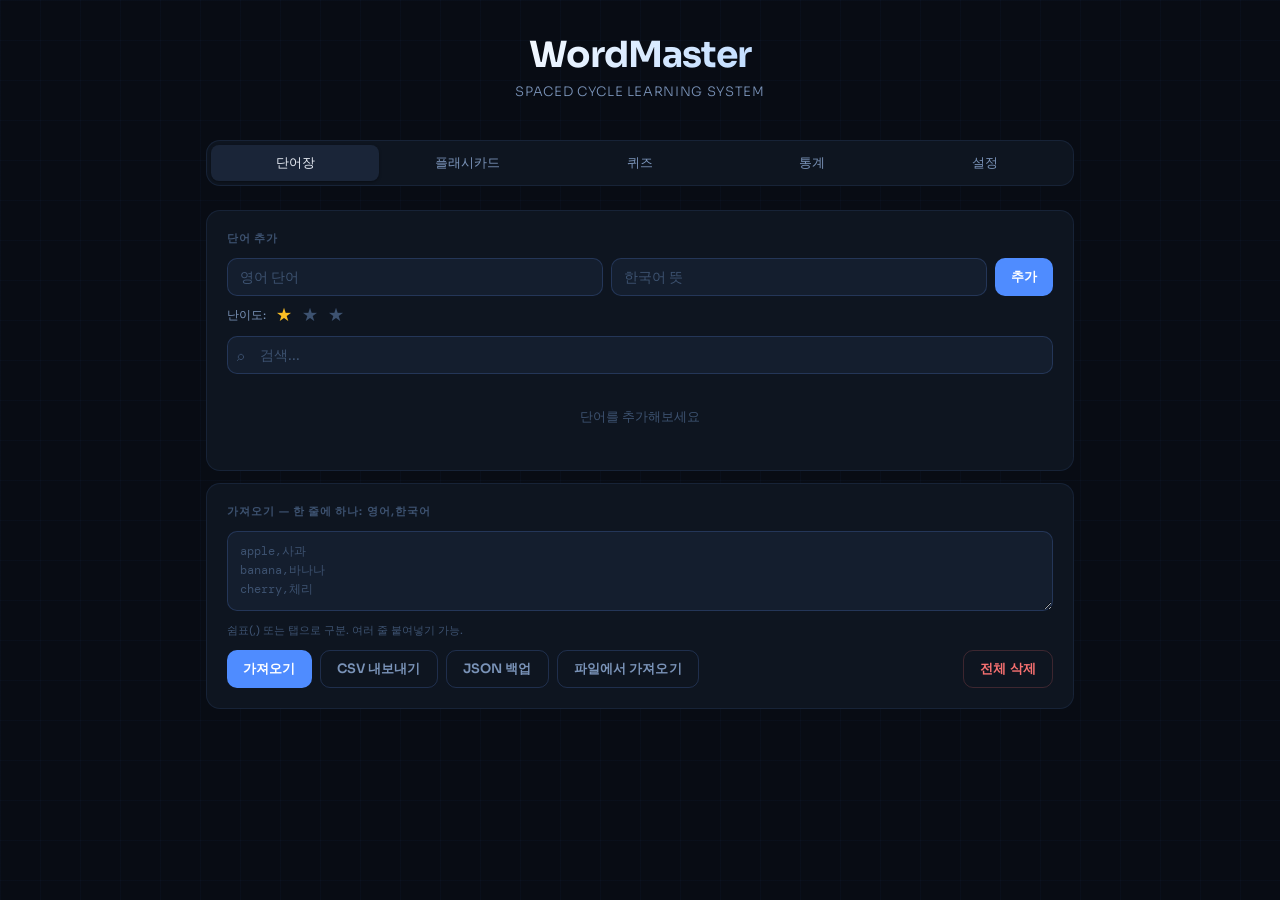
==== index.html @ bd7d63a5 "v1.1" ====
<!doctype html>
<html lang="ko">
<head>
<meta charset="UTF-8"/>
<meta name="viewport" content="width=device-width,initial-scale=1"/>
<title>WordMaster</title>
<link rel="preconnect" href="https://fonts.googleapis.com">
<link href="https://fonts.googleapis.com/css2?family=DM+Mono:wght@400;500&family=Sora:wght@300;400;500;600;700&display=swap" rel="stylesheet">
<style>
:root {
  --bg: #080c14;
  --surface: #0e1520;
  --surface2: #141e2e;
  --surface3: #1a2538;
  --border: rgba(99,152,255,0.1);
  --border2: rgba(99,152,255,0.2);
  --accent: #4f8cff;
  --accent2: #7eb8ff;
  --green: #34d399;
  --red: #f87171;
  --amber: #fbbf24;
  --text: #e8edf5;
  --text2: #7a93b8;
  --text3: #3d5270;
  --mono: 'DM Mono', monospace;
  --sans: 'Sora', sans-serif;
  --r: 10px;
  --r2: 14px;
}
*{box-sizing:border-box;margin:0;padding:0}
body{font-family:var(--sans);background:var(--bg);color:var(--text);min-height:100vh;overflow-x:hidden}
body::before{content:'';position:fixed;inset:0;background-image:linear-gradient(rgba(79,140,255,.03) 1px,transparent 1px),linear-gradient(90deg,rgba(79,140,255,.03) 1px,transparent 1px);background-size:40px 40px;pointer-events:none;z-index:0}
.app{max-width:900px;margin:0 auto;padding:2rem 1rem;position:relative;z-index:1}
.header{text-align:center;margin-bottom:2.5rem;animation:fadeUp .6s ease both}
.header h1{font-size:clamp(24px,4vw,36px);font-weight:700;letter-spacing:-.03em;background:linear-gradient(135deg,#fff 30%,var(--accent2));-webkit-background-clip:text;-webkit-text-fill-color:transparent}
.header p{color:var(--text2);font-size:13px;margin-top:6px;font-weight:300;letter-spacing:.05em;text-transform:uppercase}
.nav{display:flex;gap:4px;background:var(--surface);border:1px solid var(--border);border-radius:var(--r2);padding:4px;margin-bottom:1.5rem}
.nav-btn{flex:1;padding:9px 8px;border:none;background:none;color:var(--text2);font-family:var(--sans);font-size:13px;font-weight:500;border-radius:8px;cursor:pointer;transition:all .2s;white-space:nowrap}
.nav-btn.active{background:var(--surface3);color:var(--text);box-shadow:0 1px 3px rgba(0,0,0,.4)}
.nav-btn:hover:not(.active){color:var(--text)}
.panel{display:none;animation:fadeUp .3s ease both}
.panel.active{display:block}
.card{background:var(--surface);border:1px solid var(--border);border-radius:var(--r2);padding:1.25rem}
.card+.card{margin-top:12px}
.card-label{font-size:11px;font-weight:600;color:var(--text3);text-transform:uppercase;letter-spacing:.1em;margin-bottom:.75rem}
.grid2{display:grid;grid-template-columns:1fr 1fr;gap:12px}
.full{grid-column:1/-1}
input,textarea{width:100%;padding:9px 12px;border-radius:var(--r);border:1px solid var(--border2);background:var(--surface2);color:var(--text);font-family:var(--sans);font-size:14px;outline:none;transition:border-color .2s}
input:focus,textarea:focus{border-color:var(--accent)}
input::placeholder,textarea::placeholder{color:var(--text3)}
.row{display:flex;gap:8px;margin-bottom:8px}
.row input{flex:1;min-width:0}
.btn{padding:9px 16px;border-radius:var(--r);border:none;background:var(--accent);color:#fff;font-family:var(--sans);font-size:13px;font-weight:600;cursor:pointer;transition:all .15s;white-space:nowrap;letter-spacing:.01em}
.btn:hover{background:#3a7aee;transform:translateY(-1px)}
.btn:active{transform:translateY(0)}
.btn-ghost{background:none;border:1px solid var(--border2);color:var(--text2)}
.btn-ghost:hover{background:var(--surface2);color:var(--text)}
.btn-danger{background:none;border:1px solid rgba(248,113,113,.2);color:var(--red);font-size:12px;padding:4px 9px}
.btn-danger:hover{background:rgba(248,113,113,.1);transform:none}
.btn-icon{background:none;border:none;color:var(--text2);font-size:16px;cursor:pointer;padding:2px 4px;transition:color .15s}
.btn-icon:hover{color:var(--text)}
.word-list{max-height:220px;overflow-y:auto}
.word-list::-webkit-scrollbar{width:4px}
.word-list::-webkit-scrollbar-thumb{background:var(--surface3);border-radius:2px}
.word-item{display:flex;justify-content:space-between;align-items:center;padding:8px 6px;border-bottom:1px solid var(--border);font-size:13px;transition:background .15s}
.word-item:last-child{border-bottom:none}
.word-item:hover{background:var(--surface2)}
.word-en{font-weight:500;color:var(--text)}
.word-ko{color:var(--text2);margin-left:6px}
.w-actions{display:flex;gap:4px;align-items:center;flex-shrink:0}
.status-dot{font-size:10px;font-weight:600;font-family:var(--mono);padding:2px 7px;border-radius:4px;flex-shrink:0}
.dot-pending{background:rgba(251,191,36,.1);color:var(--amber)}
.dot-done{background:rgba(52,211,153,.1);color:var(--green)}
.dot-current{background:rgba(79,140,255,.15);color:var(--accent2)}
.flashcard-wrap{perspective:800px;margin:1rem 0}
.flashcard{width:100%;min-height:160px;border-radius:var(--r2);position:relative;transform-style:preserve-3d;transition:transform .5s cubic-bezier(.4,0,.2,1);cursor:pointer}
.flashcard.flipped{transform:rotateY(180deg)}
.fc-face{position:absolute;inset:0;display:flex;flex-direction:column;align-items:center;justify-content:center;border-radius:var(--r2);border:1px solid var(--border2);backface-visibility:hidden;-webkit-backface-visibility:hidden;padding:1.5rem}
.fc-front{background:linear-gradient(135deg,var(--surface2),var(--surface3))}
.fc-back{background:linear-gradient(135deg,#0d1e35,#122340);transform:rotateY(180deg)}
.fc-hint{font-size:11px;color:var(--text3);text-transform:uppercase;letter-spacing:.1em;margin-bottom:.5rem;font-family:var(--mono)}
.fc-word{font-size:clamp(22px,4vw,32px);font-weight:600;text-align:center;color:var(--text)}
.fc-meaning{font-size:18px;color:var(--accent2);text-align:center}
.fc-controls{display:flex;gap:8px;justify-content:center;margin-top:12px}
.tts-btn{display:inline-flex;align-items:center;gap:6px;padding:6px 12px;border-radius:var(--r);border:1px solid var(--border2);background:none;color:var(--text2);font-size:12px;cursor:pointer;transition:all .15s;font-family:var(--sans)}
.tts-btn:hover{background:var(--surface2);color:var(--text);border-color:var(--accent)}
.tts-btn svg{width:13px;height:13px;flex-shrink:0}
.cycle-bar{background:var(--surface2);border:1px solid var(--border);border-radius:var(--r);padding:10px 14px;margin-bottom:12px;display:flex;justify-content:space-between;align-items:center}
.cycle-info{font-size:13px;color:var(--text2)}
.cycle-info strong{color:var(--text)}
.cycle-tag{font-family:var(--mono);font-size:11px;color:var(--accent);background:rgba(79,140,255,.1);border:1px solid rgba(79,140,255,.2);padding:3px 8px;border-radius:4px}
.progress-track{height:3px;background:var(--surface3);border-radius:2px;margin-bottom:14px;overflow:hidden}
.progress-fill{height:100%;background:linear-gradient(90deg,var(--accent),var(--accent2));border-radius:2px;transition:width .4s ease}
.quiz-tabs{display:flex;gap:4px;margin-bottom:14px}
.qtab{flex:1;padding:7px 4px;font-size:11px;font-weight:600;text-align:center;border-radius:8px;border:1px solid var(--border);background:none;color:var(--text3);cursor:pointer;transition:all .15s;font-family:var(--sans);letter-spacing:.01em}
.qtab.active{background:var(--surface2);color:var(--accent2);border-color:rgba(79,140,255,.3)}
.quiz-card{background:linear-gradient(135deg,var(--surface2),var(--surface3));border:1px solid var(--border2);border-radius:var(--r2);padding:1.5rem;text-align:center;margin-bottom:14px;min-height:100px;display:flex;flex-direction:column;align-items:center;justify-content:center;gap:8px}
.quiz-label{font-size:11px;color:var(--text3);text-transform:uppercase;letter-spacing:.1em;font-family:var(--mono)}
.quiz-word{font-size:clamp(18px,3.5vw,26px);font-weight:600;color:var(--text)}
.mcq-grid{display:grid;grid-template-columns:1fr 1fr;gap:8px;margin-bottom:10px}
.mcq-btn{padding:11px 12px;border-radius:var(--r);border:1px solid var(--border2);background:var(--surface2);cursor:pointer;color:var(--text);font-size:13px;font-family:var(--sans);text-align:left;transition:all .15s;line-height:1.4}
.mcq-btn:hover{border-color:var(--accent);background:var(--surface3)}
.mcq-btn.correct{background:rgba(52,211,153,.1);color:var(--green);border-color:rgba(52,211,153,.4)}
.mcq-btn.wrong{background:rgba(248,113,113,.1);color:var(--red);border-color:rgba(248,113,113,.4)}
.text-input-row{display:flex;gap:8px}
.quiz-result{text-align:center;font-size:13px;font-weight:600;min-height:20px;font-family:var(--mono)}
.result-ok{color:var(--green)}
.result-ng{color:var(--red)}
.cycle-complete{text-align:center;padding:2rem 1rem;display:none}
.cc-emoji{font-size:48px;margin-bottom:12px;animation:bounce .6s ease}
.cc-title{font-size:20px;font-weight:700;margin-bottom:6px}
.cc-sub{color:var(--text2);font-size:13px;margin-bottom:1.5rem}
.cc-stats{display:flex;gap:16px;justify-content:center;margin-bottom:1.5rem}
.cc-stat{text-align:center}
.cc-stat-val{font-size:24px;font-weight:700;font-family:var(--mono)}
.cc-stat-label{font-size:11px;color:var(--text2);text-transform:uppercase;letter-spacing:.05em}
.stats-grid{display:grid;grid-template-columns:repeat(2,1fr);gap:10px;margin-bottom:12px}
.stat-card{background:var(--surface2);border:1px solid var(--border);border-radius:var(--r);padding:1rem;text-align:center}
.stat-val{font-size:26px;font-weight:700;font-family:var(--mono);margin-bottom:2px}
.stat-label{font-size:11px;color:var(--text2);text-transform:uppercase;letter-spacing:.08em}
.val-green{color:var(--green)}
.val-red{color:var(--red)}
.val-blue{color:var(--accent2)}
.val-amber{color:var(--amber)}
.history-list{max-height:180px;overflow-y:auto}
.history-item{display:flex;justify-content:space-between;align-items:center;padding:6px 4px;border-bottom:1px solid var(--border);font-size:12px;font-family:var(--mono)}
.history-item:last-child{border-bottom:none}
.h-ok{color:var(--green)}
.h-ng{color:var(--red)}
textarea{resize:vertical;min-height:80px;font-family:var(--mono);font-size:12px;line-height:1.6;padding:10px 12px}
.import-hint{font-size:11px;color:var(--text3);margin-top:6px;line-height:1.6}
.search-wrap{position:relative;margin-bottom:10px}
.search-wrap input{padding-left:32px}
.search-icon{position:absolute;left:10px;top:50%;transform:translateY(-50%);color:var(--text3);font-size:14px;pointer-events:none}
.diff-row{display:flex;gap:10px;align-items:center;flex-wrap:wrap;margin-bottom:10px}
.diff-row label{font-size:12px;color:var(--text2)}
.diff-star{cursor:pointer;font-size:16px;color:var(--text3);transition:color .15s}
.diff-star.on{color:var(--amber)}
.toast{position:fixed;bottom:24px;right:24px;background:var(--surface3);border:1px solid var(--border2);border-radius:var(--r);padding:10px 16px;font-size:13px;color:var(--text);z-index:9999;opacity:0;transform:translateY(10px);transition:all .25s;pointer-events:none}
.toast.show{opacity:1;transform:translateY(0)}
@keyframes fadeUp{from{opacity:0;transform:translateY(12px)}to{opacity:1;transform:translateY(0)}}
@keyframes bounce{0%,100%{transform:scale(1)}50%{transform:scale(1.2)}}
@media(max-width:600px){
  .grid2{grid-template-columns:1fr}.full{grid-column:1}
  .mcq-grid{grid-template-columns:1fr}
  .quiz-tabs{flex-wrap:wrap}.qtab{min-width:calc(50% - 4px);flex:none}
}
</style>
</head>
<body>
<div class="app">
  <div class="header">
    <h1>WordMaster</h1>
    <p>Spaced Cycle Learning System</p>
  </div>

  <nav class="nav">
    <button class="nav-btn active" onclick="showPanel('words',this)">단어장</button>
    <button class="nav-btn" onclick="showPanel('flash',this)">플래시카드</button>
    <button class="nav-btn" onclick="showPanel('quiz',this)">퀴즈</button>
    <button class="nav-btn" onclick="showPanel('stats',this)">통계</button>
    <button class="nav-btn" onclick="showPanel('settings',this)">설정</button>
  </nav>

  <!-- 단어장 -->
  <div id="panel-words" class="panel active">
    <div class="card">
      <div class="card-label">단어 추가</div>
      <div class="row">
        <input id="inEn" placeholder="영어 단어" onkeydown="if(event.key==='Enter')document.getElementById('inKo').focus()"/>
        <input id="inKo" placeholder="한국어 뜻" onkeydown="if(event.key==='Enter')addWord()"/>
        <button class="btn" onclick="addWord()">추가</button>
      </div>
      <div class="diff-row">
        <label>난이도:</label>
        <span class="diff-star on" onclick="setNewDiff(1)" id="ns1">★</span>
        <span class="diff-star" onclick="setNewDiff(2)" id="ns2">★</span>
        <span class="diff-star" onclick="setNewDiff(3)" id="ns3">★</span>
      </div>
      <div class="search-wrap">
        <span class="search-icon">⌕</span>
        <input id="search" placeholder="검색..." oninput="renderList()"/>
      </div>
      <div class="word-list" id="list">
        <div style="text-align:center;color:var(--text3);padding:1.5rem;font-size:13px">단어를 추가해보세요</div>
      </div>
    </div>
    <div class="card">
      <div class="card-label">가져오기 — 한 줄에 하나: 영어,한국어</div>
      <textarea id="importText" placeholder="apple,사과&#10;banana,바나나&#10;cherry,체리"></textarea>
      <div class="import-hint">쉼표(,) 또는 탭으로 구분. 여러 줄 붙여넣기 가능.</div>
      <div style="display:flex;gap:8px;margin-top:10px;flex-wrap:wrap">
        <button class="btn" onclick="importWords()">가져오기</button>
        <button class="btn btn-ghost" onclick="exportCSV()">CSV 내보내기</button>
        <button class="btn btn-ghost" onclick="exportJSON()">JSON 백업</button>
        <button class="btn btn-ghost" onclick="triggerImportFile()">파일에서 가져오기</button>
        <input type="file" id="fileInput" accept=".csv,.txt,.json" style="display:none" onchange="importFromFile(event)"/>
        <button class="btn btn-ghost" style="margin-left:auto;color:var(--red);border-color:rgba(248,113,113,.2)" onclick="clearAll()">전체 삭제</button>
      </div>
    </div>
  </div>

  <!-- 플래시카드 -->
  <div id="panel-flash" class="panel">
    <div class="card">
      <div class="card-label">플래시카드</div>
      <div class="diff-row" style="margin-bottom:14px">
        <label>필터:</label>
        <button class="btn btn-ghost" style="font-size:11px;padding:4px 10px;border-color:var(--accent);color:var(--accent2)" onclick="setFlashFilter(0)" id="ff0">전체</button>
        <button class="btn btn-ghost" style="font-size:11px;padding:4px 10px" onclick="setFlashFilter(1)" id="ff1">★</button>
        <button class="btn btn-ghost" style="font-size:11px;padding:4px 10px" onclick="setFlashFilter(2)" id="ff2">★★</button>
        <button class="btn btn-ghost" style="font-size:11px;padding:4px 10px" onclick="setFlashFilter(3)" id="ff3">★★★</button>
      </div>
      <div class="flashcard-wrap">
        <div class="flashcard" id="flashcard" onclick="flipCard()">
          <div class="fc-face fc-front">
            <div class="fc-hint">클릭하여 뒤집기</div>
            <div class="fc-word" id="fcWord">—</div>
            <div id="fcDiff" style="margin-top:8px"></div>
          </div>
          <div class="fc-face fc-back">
            <div class="fc-hint">뜻</div>
            <div class="fc-meaning" id="fcMeaning">—</div>
          </div>
        </div>
      </div>
      <div class="fc-controls">
        <button class="tts-btn" onclick="speakFlash()">
          <svg viewBox="0 0 24 24" fill="none" stroke="currentColor" stroke-width="2"><polygon points="11 5 6 9 2 9 2 15 6 15 11 19 11 5"/><path d="M19.07 4.93a10 10 0 0 1 0 14.14M15.54 8.46a5 5 0 0 1 0 7.07"/></svg>
          발음 듣기
        </button>
        <button class="tts-btn" onclick="nextFlash()">다음 →</button>
      </div>
      <div style="text-align:center;margin-top:8px;font-size:12px;color:var(--text3)" id="fcCounter"></div>
    </div>
  </div>

  <!-- 퀴즈 -->
  <div id="panel-quiz" class="panel">
    <div class="card">
      <div class="cycle-bar">
        <div class="cycle-info">남은 문제: <strong id="cycleRemain">0</strong> / <strong id="cycleTotal">0</strong></div>
        <div class="cycle-tag" id="cycleTag">CYCLE 1</div>
      </div>
      <div class="progress-track"><div class="progress-fill" id="progressFill" style="width:0%"></div></div>
      <div class="quiz-tabs">
        <button class="qtab active" id="qt0" onclick="setQMode(0)">영→한 단답</button>
        <button class="qtab" id="qt1" onclick="setQMode(1)">한→영 단답</button>
        <button class="qtab" id="qt2" onclick="setQMode(2)">영→한 객관식</button>
        <button class="qtab" id="qt3" onclick="setQMode(3)">한→영 객관식</button>
      </div>
      <div id="quizArea">
        <div class="quiz-card">
          <div class="quiz-label" id="quizLabel">ENGLISH</div>
          <div class="quiz-word" id="quizWord">—</div>
          <button class="tts-btn" id="quizTtsBtn" onclick="speakQuiz()" style="margin-top:4px">
            <svg viewBox="0 0 24 24" fill="none" stroke="currentColor" stroke-width="2" style="width:12px;height:12px"><polygon points="11 5 6 9 2 9 2 15 6 15 11 19 11 5"/><path d="M19.07 4.93a10 10 0 0 1 0 14.14"/></svg>
            듣기
          </button>
        </div>
        <div id="mcqArea" class="mcq-grid" style="display:none"></div>
        <div id="textArea">
          <div class="text-input-row">
            <input id="quizInput" placeholder="정답 입력 후 Enter" onkeydown="if(event.key==='Enter')checkText()"/>
            <button class="btn" onclick="checkText()">확인</button>
          </div>
        </div>
        <div class="quiz-result" id="quizResult" style="margin-top:10px"></div>
      </div>
      <div class="cycle-complete" id="cycleComplete">
        <div class="cc-emoji">🎉</div>
        <div class="cc-title" id="ccTitle">사이클 완료!</div>
        <div class="cc-sub" id="ccSub"></div>
        <div class="cc-stats">
          <div class="cc-stat"><div class="cc-stat-val val-green" id="ccCorrect">0</div><div class="cc-stat-label">정답</div></div>
          <div class="cc-stat"><div class="cc-stat-val val-red" id="ccWrong">0</div><div class="cc-stat-label">오답</div></div>
          <div class="cc-stat"><div class="cc-stat-val val-blue" id="ccAcc">—</div><div class="cc-stat-label">정답률</div></div>
        </div>
        <button class="btn" onclick="startNewCycle()">다음 사이클 시작 →</button>
      </div>
    </div>
  </div>

  <!-- 통계 -->
  <div id="panel-stats" class="panel">
    <div class="card">
      <div class="card-label">전체 통계</div>
      <div class="stats-grid">
        <div class="stat-card"><div class="stat-val" id="stTotal">0</div><div class="stat-label">총 단어</div></div>
        <div class="stat-card"><div class="stat-val val-blue" id="stCycles">0</div><div class="stat-label">완료 사이클</div></div>
        <div class="stat-card"><div class="stat-val val-green" id="stCorrect">0</div><div class="stat-label">총 정답</div></div>
        <div class="stat-card"><div class="stat-val val-red" id="stWrong">0</div><div class="stat-label">총 오답</div></div>
      </div>
      <div class="stat-card" style="text-align:center;margin-bottom:0">
        <div class="stat-val val-amber" id="stAcc">—</div>
        <div class="stat-label">전체 정답률</div>
      </div>
    </div>
    <div class="card">
      <div class="card-label">최근 퀴즈 기록</div>
      <div class="history-list" id="historyList">
        <div style="text-align:center;color:var(--text3);padding:1rem;font-size:12px">기록 없음</div>
      </div>
    </div>
    <div class="card">
      <div class="card-label">단어별 정답률 (낮은 순)</div>
      <div class="word-list" id="wordStatsList">
        <div style="text-align:center;color:var(--text3);padding:1rem;font-size:12px">단어를 추가하세요</div>
      </div>
    </div>
  </div>

  <!-- 설정 -->
  <div id="panel-settings" class="panel">
    <div class="card">
      <div class="card-label">퀴즈 설정</div>
      <div style="display:flex;flex-direction:column;gap:16px">
        <label style="display:flex;justify-content:space-between;align-items:center;font-size:13px;color:var(--text2)">
          오답 시 바로 다음 문제로 재출제 방지
          <input type="checkbox" id="optNoImmediate" checked style="width:auto;accent-color:var(--accent)"/>
        </label>
        <label style="display:flex;justify-content:space-between;align-items:center;font-size:13px;color:var(--text2)">
          퀴즈 시 자동 발음 재생 (영→한)
          <input type="checkbox" id="optAutoTTS" style="width:auto;accent-color:var(--accent)"/>
        </label>
        <label style="display:flex;justify-content:space-between;align-items:center;font-size:13px;color:var(--text2)">
          대소문자 구분
          <input type="checkbox" id="optCaseSensitive" style="width:auto;accent-color:var(--accent)"/>
        </label>
        <label style="display:flex;justify-content:space-between;align-items:center;font-size:13px;color:var(--text2)">
          TTS 속도
          <input type="range" id="ttsRate" min="0.5" max="1.5" step="0.1" value="0.9" style="width:120px;accent-color:var(--accent)"/>
        </label>
      </div>
    </div>
    <div class="card">
      <div class="card-label">데이터 관리</div>
      <div style="display:flex;gap:8px;flex-wrap:wrap">
        <button class="btn btn-ghost" onclick="exportCSV()">CSV 내보내기</button>
        <button class="btn btn-ghost" onclick="exportJSON()">JSON 백업</button>
        <button class="btn btn-ghost" onclick="triggerImportFile()">파일 가져오기</button>
        <button class="btn" style="background:none;border:1px solid rgba(248,113,113,.3);color:var(--red)" onclick="resetStats()">통계 초기화</button>
      </div>
    </div>
  </div>
</div>
<div class="toast" id="toast"></div>

<script>
let words=[], correct=0, wrong=0, cycleNum=1, cycleCompleted=0;
let cycleQueue=[], cycleTotalStart=0, quizIdx=-1, quizMode=0, mcqLocked=false;
let flashPool=[], flashIdx=0, flashFilter=0, flashFlipped=false;
let newDiff=1, history=[], wordStats={}, cycleCorrect=0, cycleWrong=0;

function load(){
  try{words=JSON.parse(localStorage.getItem('wm_words'))||[];}catch(e){}
  try{correct=+localStorage.getItem('wm_correct')||0;}catch(e){}
  try{wrong=+localStorage.getItem('wm_wrong')||0;}catch(e){}
  try{cycleNum=+localStorage.getItem('wm_cycleNum')||1;}catch(e){}
  try{cycleCompleted=+localStorage.getItem('wm_cycleCompleted')||0;}catch(e){}
  try{cycleQueue=JSON.parse(localStorage.getItem('wm_queue'))||[];}catch(e){}
  try{cycleTotalStart=+localStorage.getItem('wm_cycleTotalStart')||0;}catch(e){}
  try{history=JSON.parse(localStorage.getItem('wm_history'))||[];}catch(e){}
  try{wordStats=JSON.parse(localStorage.getItem('wm_wordStats'))||{};}catch(e){}
}
function save(){
  try{
    localStorage.setItem('wm_words',JSON.stringify(words));
    localStorage.setItem('wm_correct',correct);
    localStorage.setItem('wm_wrong',wrong);
    localStorage.setItem('wm_cycleNum',cycleNum);
    localStorage.setItem('wm_cycleCompleted',cycleCompleted);
    localStorage.setItem('wm_queue',JSON.stringify(cycleQueue));
    localStorage.setItem('wm_cycleTotalStart',cycleTotalStart);
    localStorage.setItem('wm_history',JSON.stringify(history.slice(-300)));
    localStorage.setItem('wm_wordStats',JSON.stringify(wordStats));
  }catch(e){}
}

function showPanel(id,btn){
  document.querySelectorAll('.panel').forEach(p=>p.classList.remove('active'));
  document.querySelectorAll('.nav-btn').forEach(b=>b.classList.remove('active'));
  document.getElementById('panel-'+id).classList.add('active');
  btn.classList.add('active');
  if(id==='stats') renderStats();
  if(id==='flash'){rebuildFlashPool();nextFlash();}
}

function toast(msg,dur=2200){
  let t=document.getElementById('toast');
  t.textContent=msg; t.classList.add('show');
  clearTimeout(t._t); t._t=setTimeout(()=>t.classList.remove('show'),dur);
}

// ── TTS
function speak(text,rate){
  if(!window.speechSynthesis)return;
  speechSynthesis.cancel();
  let u=new SpeechSynthesisUtterance(text);
  u.lang='en-US'; u.rate=rate||+document.getElementById('ttsRate').value||0.9;
  speechSynthesis.speak(u);
}
function speakFlash(){
  if(!flashPool.length)return;
  let w=words[flashPool[flashIdx%flashPool.length-1]];
  if(w) speak(w.en);
}
function speakQuiz(){
  if(quizIdx<0||!words[quizIdx])return;
  let isKoEn=quizMode===1||quizMode===3;
  if(!isKoEn) speak(words[quizIdx].en);
  else toast('한국어 TTS는 지원되지 않습니다');
}

// ── Difficulty
function setNewDiff(d){
  newDiff=d;
  [1,2,3].forEach(i=>document.getElementById('ns'+i).classList.toggle('on',i<=d));
}

// ── Add word
function addWord(){
  let en=document.getElementById('inEn').value.trim();
  let ko=document.getElementById('inKo').value.trim();
  if(!en||!ko){toast('단어와 뜻을 입력하세요');return;}
  let idx=words.length;
  words.push({en,ko,star:false,diff:newDiff});
  document.getElementById('inEn').value='';
  document.getElementById('inKo').value='';
  if(cycleQueue.length>0){
    let pos=Math.floor(Math.random()*cycleQueue.length)+1;
    cycleQueue.splice(pos,0,idx); cycleTotalStart++;
  }
  save(); renderList(); updateCycleUI();
  if(words.length===1){startNewCycle();rebuildFlashPool();nextFlash();}
  toast(`"${en}" 추가됨`);
}

function deleteWord(i){
  words.splice(i,1);
  cycleQueue=cycleQueue.filter(x=>x!==i).map(x=>x>i?x-1:x);
  if(quizIdx===i)quizIdx=-1; else if(quizIdx>i)quizIdx--;
  cycleTotalStart=Math.max(0,cycleTotalStart-1);
  let ns={};
  Object.keys(wordStats).forEach(k=>{let ki=+k;if(ki===i)return;ns[ki>i?ki-1:ki]=wordStats[k];});
  wordStats=ns;
  save(); renderList(); updateCycleUI();
}

function toggleStar(i){words[i].star=!words[i].star;save();renderList();}

function renderList(){
  let q=document.getElementById('search').value.toLowerCase();
  let el=document.getElementById('list');
  let inQueue=new Set(cycleQueue);
  let items=words.map((w,i)=>({...w,i})).filter(w=>w.en.toLowerCase().includes(q)||w.ko.includes(q));
  if(!items.length){
    el.innerHTML=`<div style="text-align:center;color:var(--text3);padding:1.5rem;font-size:13px">${words.length?'검색 결과 없음':'단어를 추가해보세요'}</div>`;
    return;
  }
  el.innerHTML=items.map(w=>{
    let stars='★'.repeat(w.diff||1)+'☆'.repeat(3-(w.diff||1));
    let sc=w.diff===3?'var(--red)':w.diff===2?'var(--amber)':'var(--green)';
    let status=w.i===quizIdx
      ?`<span class="status-dot dot-current">▶ 현재</span>`
      :inQueue.has(w.i)
        ?`<span class="status-dot dot-pending">● 대기</span>`
        :`<span class="status-dot dot-done">✓ 완료</span>`;
    let ws=wordStats[w.i]||{correct:0,wrong:0};
    let tot=ws.correct+ws.wrong;
    let acc=tot?Math.round(ws.correct/tot*100)+'%':'—';
    return `<div class="word-item">
      <div style="min-width:0">
        <div><span class="word-en">${w.en}</span><span class="word-ko">| ${w.ko}</span></div>
        <div style="font-size:10px;font-family:var(--mono);color:var(--text3);margin-top:2px">${acc} 정답률</div>
      </div>
      <div class="w-actions">
        ${status}
        <span style="font-size:11px;color:${sc};font-family:var(--mono)">${stars}</span>
        <button class="btn-icon" onclick="toggleStar(${w.i})">${w.star?'⭐':'☆'}</button>
        <button class="btn btn-danger" onclick="deleteWord(${w.i})">삭제</button>
      </div>
    </div>`;
  }).join('');
}

// ── Import / Export
function importWords(){
  let text=document.getElementById('importText').value.trim();
  if(!text)return;
  let added=parseAndAddLines(text);
  document.getElementById('importText').value='';
  save(); renderList(); updateCycleUI();
  toast(`${added}개 단어 추가됨`);
  if(words.length===added) startNewCycle();
}

function parseAndAddLines(text){
  let lines=text.split('\n').map(l=>l.trim()).filter(Boolean);
  let added=0;
  lines.forEach(line=>{
    if(line.startsWith('#'))return;
    let parts=line.includes('\t')?line.split('\t'):line.split(',');
    if(parts.length<2)return;
    let en=parts[0].trim(), ko=parts[1].trim();
    if(!en||!ko)return;
    let idx=words.length;
    words.push({en,ko,star:false,diff:1});
    let pos=cycleQueue.length>0?Math.floor(Math.random()*cycleQueue.length)+1:0;
    cycleQueue.splice(pos,0,idx); cycleTotalStart++;
    added++;
  });
  return added;
}

function exportCSV(){
  let text='# WordMaster export\n# 영어,한국어\n'+words.map(w=>`${w.en},${w.ko}`).join('\n');
  copyToClipboard(text,'CSV 복사됨 (붙여넣기 후 .csv로 저장 가능)');
}

function exportJSON(){
  let data={version:1,words,stats:{correct,wrong,cycleCompleted},wordStats,exportedAt:new Date().toISOString()};
  copyToClipboard(JSON.stringify(data,null,2),'JSON 백업 복사됨');
}

function copyToClipboard(text,msg){
  if(navigator.clipboard){
    navigator.clipboard.writeText(text).then(()=>toast(msg)).catch(()=>fallbackCopy(text,msg));
  } else fallbackCopy(text,msg);
}

function fallbackCopy(text,msg){
  let ta=document.createElement('textarea');
  ta.value=text; document.body.appendChild(ta); ta.select();
  document.execCommand('copy'); document.body.removeChild(ta);
  toast(msg);
}

function triggerImportFile(){document.getElementById('fileInput').click();}

function importFromFile(event){
  let file=event.target.files[0];
  if(!file)return;
  let reader=new FileReader();
  reader.onload=e=>{
    let text=e.target.result;
    let added=0;
    if(file.name.endsWith('.json')){
      try{
        let data=JSON.parse(text);
        if(data.words&&Array.isArray(data.words)){
          data.words.forEach(w=>{
            if(!w.en||!w.ko)return;
            let idx=words.length;
            words.push({en:w.en,ko:w.ko,star:w.star||false,diff:w.diff||1});
            let pos=cycleQueue.length>0?Math.floor(Math.random()*cycleQueue.length)+1:0;
            cycleQueue.splice(pos,0,idx); cycleTotalStart++; added++;
          });
        }
      }catch(e){toast('JSON 파싱 오류');return;}
    } else {
      added=parseAndAddLines(text);
    }
    save(); renderList(); updateCycleUI();
    toast(`${added}개 단어 가져옴`);
    if(words.length===added) startNewCycle();
  };
  reader.readAsText(file,'UTF-8');
  event.target.value='';
}

function clearAll(){
  if(!confirm('모든 단어와 통계를 삭제할까요?'))return;
  words=[];cycleQueue=[];cycleTotalStart=0;cycleNum=1;cycleCompleted=0;
  correct=0;wrong=0;history=[];wordStats={};cycleCorrect=0;cycleWrong=0;
  save();renderList();updateCycleUI();updateStats();toast('초기화 완료');
}
function resetStats(){
  if(!confirm('통계를 초기화할까요?'))return;
  correct=0;wrong=0;history=[];wordStats={};cycleCompleted=0;
  save();toast('통계 초기화됨');
}

// ── Flashcard
function shuffle(arr){for(let i=arr.length-1;i>0;i--){let j=Math.floor(Math.random()*(i+1));[arr[i],arr[j]]=[arr[j],arr[i]];}return arr;}

function setFlashFilter(f){
  flashFilter=f;
  [0,1,2,3].forEach(i=>{
    let b=document.getElementById('ff'+i);
    b.style.borderColor=i===f?'var(--accent)':'';
    b.style.color=i===f?'var(--accent2)':'';
  });
  rebuildFlashPool(); nextFlash();
}
function rebuildFlashPool(){
  flashPool=words.map((_,i)=>i).filter(i=>flashFilter===0||(words[i].diff||1)===flashFilter);
  shuffle(flashPool); flashIdx=0;
}
function nextFlash(){
  if(!flashPool.length){document.getElementById('fcWord').textContent='단어 없음';document.getElementById('fcMeaning').textContent='—';document.getElementById('fcCounter').textContent='';return;}
  flashFlipped=false;
  document.getElementById('flashcard').classList.remove('flipped');
  let idx=flashPool[flashIdx%flashPool.length];
  let w=words[idx];
  document.getElementById('fcWord').textContent=w.en;
  document.getElementById('fcMeaning').textContent=w.ko;
  let sc=w.diff===3?'var(--red)':w.diff===2?'var(--amber)':'var(--green)';
  document.getElementById('fcDiff').innerHTML=`<span style="font-size:13px;color:${sc}">${'★'.repeat(w.diff||1)}</span>`;
  document.getElementById('fcCounter').textContent=`${(flashIdx%flashPool.length)+1} / ${flashPool.length}`;
  flashIdx++;
  if(document.getElementById('optAutoTTS').checked) speak(w.en);
}
function flipCard(){flashFlipped=!flashFlipped;document.getElementById('flashcard').classList.toggle('flipped',flashFlipped);}

// ── Cycle
function startNewCycle(){
  if(!words.length)return;
  cycleQueue=shuffle(words.map((_,i)=>i));
  cycleTotalStart=cycleQueue.length; cycleCorrect=0; cycleWrong=0;
  document.getElementById('cycleComplete').style.display='none';
  document.getElementById('quizArea').style.display='';
  save(); nextQuiz();
}
function updateCycleUI(){
  let remain=cycleQueue.length, total=cycleTotalStart||words.length;
  document.getElementById('cycleRemain').textContent=remain;
  document.getElementById('cycleTotal').textContent=total;
  document.getElementById('cycleTag').textContent='CYCLE '+cycleNum;
  let pct=total>0?Math.round((total-remain)/total*100):0;
  document.getElementById('progressFill').style.width=pct+'%';
}
function updateStats(){
  document.getElementById('stTotal').textContent=words.length;
  document.getElementById('stCycles').textContent=cycleCompleted;
  document.getElementById('stCorrect').textContent=correct;
  document.getElementById('stWrong').textContent=wrong;
  let t=correct+wrong;
  document.getElementById('stAcc').textContent=t?Math.round(correct/t*100)+'%':'—';
}

// ── Quiz
function setQMode(m){
  quizMode=m;
  [0,1,2,3].forEach(i=>document.getElementById('qt'+i).classList.toggle('active',i===m));
  let isMcq=m>=2;
  document.getElementById('mcqArea').style.display=isMcq?'grid':'none';
  document.getElementById('textArea').style.display=isMcq?'none':'';
  document.getElementById('quizResult').textContent='';
  if(quizIdx>=0){
    let isKoEn=m===1||m===3;
    if(isMcq) renderMcq(isKoEn);
    else{document.getElementById('quizLabel').textContent=isKoEn?'KOREAN':'ENGLISH';document.getElementById('quizWord').textContent=isKoEn?words[quizIdx].ko:words[quizIdx].en;}
    document.getElementById('quizTtsBtn').style.display=isKoEn?'none':'';
  }
}
function nextQuiz(){
  if(!words.length){document.getElementById('quizWord').textContent='—';return;}
  if(!cycleQueue.length){showCycleComplete();return;}
  mcqLocked=false; quizIdx=cycleQueue[0];
  let w=words[quizIdx];
  let isKoEn=quizMode===1||quizMode===3;
  document.getElementById('quizLabel').textContent=isKoEn?'KOREAN':'ENGLISH';
  document.getElementById('quizWord').textContent=isKoEn?w.ko:w.en;
  document.getElementById('quizResult').textContent='';
  document.getElementById('quizTtsBtn').style.display=isKoEn?'none':'';
  let inp=document.getElementById('quizInput'); if(inp)inp.value='';
  if(quizMode>=2)renderMcq(isKoEn);
  updateCycleUI(); renderList();
  if(document.getElementById('optAutoTTS').checked&&!isKoEn) speak(w.en);
}
function renderMcq(isKoEn){
  let w=words[quizIdx];
  let ca=isKoEn?w.en:w.ko;
  let pool=words.filter((_,i)=>i!==quizIdx);
  let opts=[ca];
  while(opts.length<4&&pool.length){let ri=Math.floor(Math.random()*pool.length);let cand=isKoEn?pool[ri].en:pool[ri].ko;if(!opts.includes(cand))opts.push(cand);pool.splice(ri,1);}
  opts.sort(()=>Math.random()-.5);
  document.getElementById('mcqArea').innerHTML=opts.map(o=>`<button class="mcq-btn" onclick="checkMcq(this,'${o.replace(/'/g,"\\'")}','${ca.replace(/'/g,"\\'")}')">  ${o}</button>`).join('');
}
function recordResult(ok){
  let w=words[quizIdx];
  if(!wordStats[quizIdx])wordStats[quizIdx]={correct:0,wrong:0};
  if(ok){correct++;cycleCorrect++;wordStats[quizIdx].correct++;cycleQueue.shift();}
  else{
    wrong++;cycleWrong++;wordStats[quizIdx].wrong++;
    cycleQueue.shift();
    let ni=document.getElementById('optNoImmediate').checked;
    let min=ni?1:0;
    let pos=cycleQueue.length>min?Math.floor(Math.random()*(cycleQueue.length-min))+min:cycleQueue.length;
    cycleQueue.splice(pos,0,quizIdx);
  }
  history.push({word:w.en,ok,ts:Date.now()});
  save(); updateStats();
}
function checkMcq(btn,chosen,ca){
  if(mcqLocked)return; mcqLocked=true;
  let ok=chosen===ca;
  btn.classList.add(ok?'correct':'wrong');
  if(!ok)document.querySelectorAll('.mcq-btn').forEach(b=>{if(b.textContent.trim()===ca)b.classList.add('correct');});
  recordResult(ok);
  document.getElementById('quizResult').innerHTML=`<span class="${ok?'result-ok':'result-ng'}">${ok?'✓ 정답! 사이클에서 제거됨':'✗ 오답: '+ca+' — 다시 출제됩니다'}</span>`;
  setTimeout(nextQuiz,1300);
}
function checkText(){
  if(!words.length||quizIdx<0)return;
  let inp=document.getElementById('quizInput');
  let ans=inp.value.trim(); if(!ans)return;
  let isKoEn=quizMode===1;
  let target=isKoEn?words[quizIdx].en:words[quizIdx].ko;
  let cs=document.getElementById('optCaseSensitive').checked;
  let ok=cs?ans===target:ans.toLowerCase()===target.toLowerCase();
  recordResult(ok);
  document.getElementById('quizResult').innerHTML=`<span class="${ok?'result-ok':'result-ng'}">${ok?'✓ 정답! 사이클에서 제거됨':'✗ 오답: '+target+' — 다시 출제됩니다'}</span>`;
  inp.value=''; setTimeout(nextQuiz,1100);
}
function showCycleComplete(){
  document.getElementById('quizArea').style.display='none';
  document.getElementById('cycleComplete').style.display='';
  cycleCompleted++;
  document.getElementById('ccTitle').textContent=`사이클 ${cycleNum} 완료!`;
  document.getElementById('ccSub').textContent='모든 단어를 맞혔습니다 🎉';
  document.getElementById('ccCorrect').textContent=cycleCorrect;
  document.getElementById('ccWrong').textContent=cycleWrong;
  let t=cycleCorrect+cycleWrong;
  document.getElementById('ccAcc').textContent=t?Math.round(cycleCorrect/t*100)+'%':'—';
  cycleNum++; save();
}

// ── Stats panel
function renderStats(){
  updateStats();
  let hl=document.getElementById('historyList');
  if(!history.length){hl.innerHTML=`<div style="text-align:center;color:var(--text3);padding:1rem;font-size:12px">기록 없음</div>`;}
  else{hl.innerHTML=[...history].reverse().slice(0,60).map(h=>{
    let d=new Date(h.ts);
    let time=d.getHours().toString().padStart(2,'0')+':'+d.getMinutes().toString().padStart(2,'0');
    return `<div class="history-item"><span>${h.word}</span><span>${time}</span><span class="${h.ok?'h-ok':'h-ng'}">${h.ok?'✓':'✗'}</span></div>`;
  }).join('');}
  let wsl=document.getElementById('wordStatsList');
  if(!words.length){wsl.innerHTML=`<div style="text-align:center;color:var(--text3);padding:1rem;font-size:12px">단어를 추가하세요</div>`;return;}
  let sorted=words.map((w,i)=>{let s=wordStats[i]||{correct:0,wrong:0};let tot=s.correct+s.wrong;return{...w,i,s,acc:tot?s.correct/tot:-1,tot};}).sort((a,b)=>a.acc-b.acc);
  wsl.innerHTML=sorted.map(w=>{
    let accStr=w.tot?Math.round(w.acc*100)+'%':'—';
    let ac=w.acc<0?'var(--text3)':w.acc<.5?'var(--red)':w.acc<.8?'var(--amber)':'var(--green)';
    return `<div class="word-item">
      <span><span class="word-en">${w.en}</span><span class="word-ko">| ${w.ko}</span></span>
      <div class="w-actions" style="gap:10px">
        <span style="font-family:var(--mono);font-size:12px;color:${ac}">${accStr}</span>
        <span style="font-family:var(--mono);font-size:11px;color:var(--text3)">${w.s.correct}/${w.tot}</span>
      </div>
    </div>`;
  }).join('');
}

// ── Init
load(); setNewDiff(1); rebuildFlashPool(); renderList(); updateCycleUI(); updateStats();
if(words.length&&!cycleQueue.length) startNewCycle(); else nextQuiz();
</script>
</body>
</html>
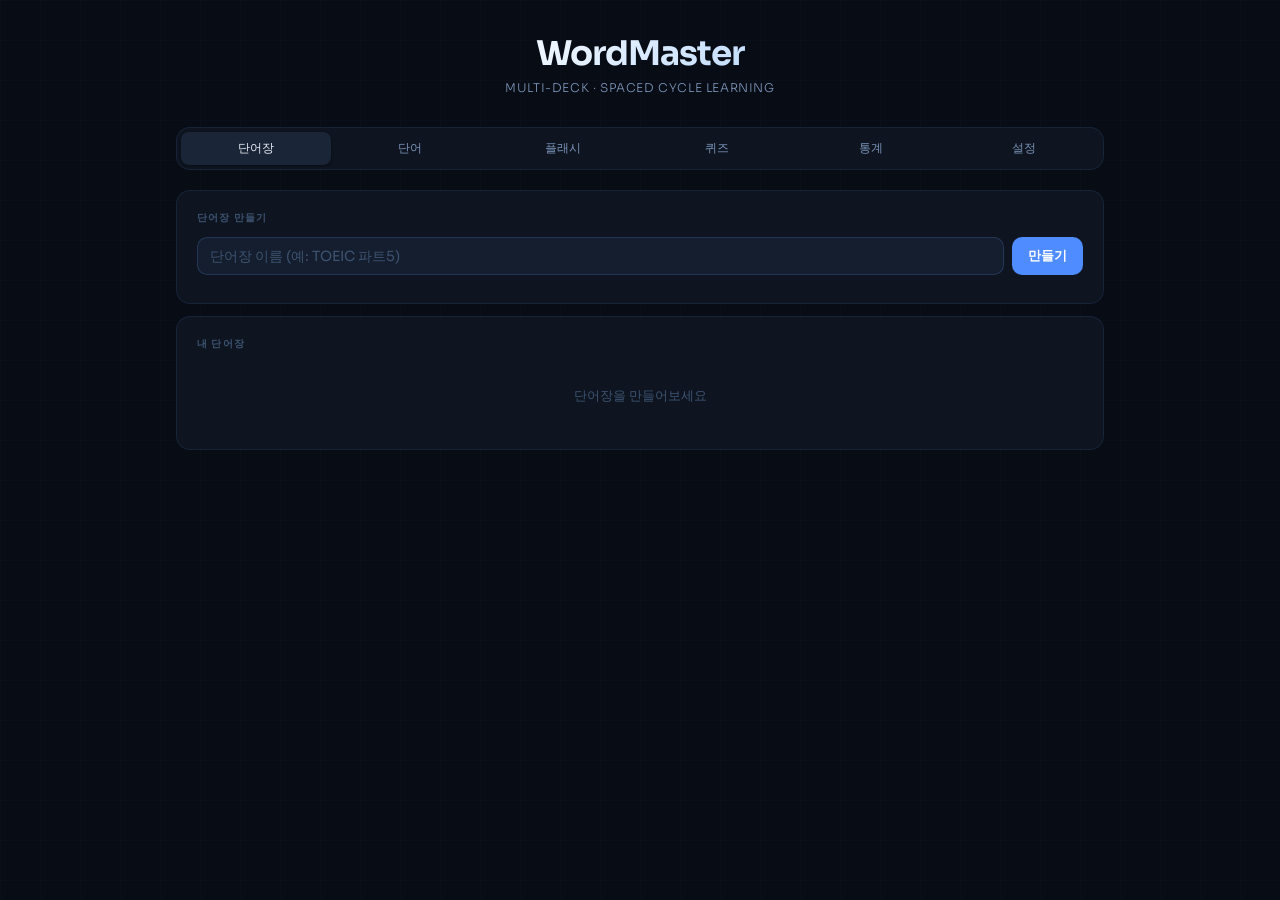
==== commit c558342d: "v1.1" ====
--- a/index.html
+++ b/index.html
@@ -1,761 +1,2457 @@
 <!doctype html>
 <html lang="ko">
-<head>
-<meta charset="UTF-8"/>
-<meta name="viewport" content="width=device-width,initial-scale=1"/>
-<title>WordMaster</title>
-<link rel="preconnect" href="https://fonts.googleapis.com">
-<link href="https://fonts.googleapis.com/css2?family=DM+Mono:wght@400;500&family=Sora:wght@300;400;500;600;700&display=swap" rel="stylesheet">
-<style>
-:root {
-  --bg: #080c14;
-  --surface: #0e1520;
-  --surface2: #141e2e;
-  --surface3: #1a2538;
-  --border: rgba(99,152,255,0.1);
-  --border2: rgba(99,152,255,0.2);
-  --accent: #4f8cff;
-  --accent2: #7eb8ff;
-  --green: #34d399;
-  --red: #f87171;
-  --amber: #fbbf24;
-  --text: #e8edf5;
-  --text2: #7a93b8;
-  --text3: #3d5270;
-  --mono: 'DM Mono', monospace;
-  --sans: 'Sora', sans-serif;
-  --r: 10px;
-  --r2: 14px;
-}
-*{box-sizing:border-box;margin:0;padding:0}
-body{font-family:var(--sans);background:var(--bg);color:var(--text);min-height:100vh;overflow-x:hidden}
-body::before{content:'';position:fixed;inset:0;background-image:linear-gradient(rgba(79,140,255,.03) 1px,transparent 1px),linear-gradient(90deg,rgba(79,140,255,.03) 1px,transparent 1px);background-size:40px 40px;pointer-events:none;z-index:0}
-.app{max-width:900px;margin:0 auto;padding:2rem 1rem;position:relative;z-index:1}
-.header{text-align:center;margin-bottom:2.5rem;animation:fadeUp .6s ease both}
-.header h1{font-size:clamp(24px,4vw,36px);font-weight:700;letter-spacing:-.03em;background:linear-gradient(135deg,#fff 30%,var(--accent2));-webkit-background-clip:text;-webkit-text-fill-color:transparent}
-.header p{color:var(--text2);font-size:13px;margin-top:6px;font-weight:300;letter-spacing:.05em;text-transform:uppercase}
-.nav{display:flex;gap:4px;background:var(--surface);border:1px solid var(--border);border-radius:var(--r2);padding:4px;margin-bottom:1.5rem}
-.nav-btn{flex:1;padding:9px 8px;border:none;background:none;color:var(--text2);font-family:var(--sans);font-size:13px;font-weight:500;border-radius:8px;cursor:pointer;transition:all .2s;white-space:nowrap}
-.nav-btn.active{background:var(--surface3);color:var(--text);box-shadow:0 1px 3px rgba(0,0,0,.4)}
-.nav-btn:hover:not(.active){color:var(--text)}
-.panel{display:none;animation:fadeUp .3s ease both}
-.panel.active{display:block}
-.card{background:var(--surface);border:1px solid var(--border);border-radius:var(--r2);padding:1.25rem}
-.card+.card{margin-top:12px}
-.card-label{font-size:11px;font-weight:600;color:var(--text3);text-transform:uppercase;letter-spacing:.1em;margin-bottom:.75rem}
-.grid2{display:grid;grid-template-columns:1fr 1fr;gap:12px}
-.full{grid-column:1/-1}
-input,textarea{width:100%;padding:9px 12px;border-radius:var(--r);border:1px solid var(--border2);background:var(--surface2);color:var(--text);font-family:var(--sans);font-size:14px;outline:none;transition:border-color .2s}
-input:focus,textarea:focus{border-color:var(--accent)}
-input::placeholder,textarea::placeholder{color:var(--text3)}
-.row{display:flex;gap:8px;margin-bottom:8px}
-.row input{flex:1;min-width:0}
-.btn{padding:9px 16px;border-radius:var(--r);border:none;background:var(--accent);color:#fff;font-family:var(--sans);font-size:13px;font-weight:600;cursor:pointer;transition:all .15s;white-space:nowrap;letter-spacing:.01em}
-.btn:hover{background:#3a7aee;transform:translateY(-1px)}
-.btn:active{transform:translateY(0)}
-.btn-ghost{background:none;border:1px solid var(--border2);color:var(--text2)}
-.btn-ghost:hover{background:var(--surface2);color:var(--text)}
-.btn-danger{background:none;border:1px solid rgba(248,113,113,.2);color:var(--red);font-size:12px;padding:4px 9px}
-.btn-danger:hover{background:rgba(248,113,113,.1);transform:none}
-.btn-icon{background:none;border:none;color:var(--text2);font-size:16px;cursor:pointer;padding:2px 4px;transition:color .15s}
-.btn-icon:hover{color:var(--text)}
-.word-list{max-height:220px;overflow-y:auto}
-.word-list::-webkit-scrollbar{width:4px}
-.word-list::-webkit-scrollbar-thumb{background:var(--surface3);border-radius:2px}
-.word-item{display:flex;justify-content:space-between;align-items:center;padding:8px 6px;border-bottom:1px solid var(--border);font-size:13px;transition:background .15s}
-.word-item:last-child{border-bottom:none}
-.word-item:hover{background:var(--surface2)}
-.word-en{font-weight:500;color:var(--text)}
-.word-ko{color:var(--text2);margin-left:6px}
-.w-actions{display:flex;gap:4px;align-items:center;flex-shrink:0}
-.status-dot{font-size:10px;font-weight:600;font-family:var(--mono);padding:2px 7px;border-radius:4px;flex-shrink:0}
-.dot-pending{background:rgba(251,191,36,.1);color:var(--amber)}
-.dot-done{background:rgba(52,211,153,.1);color:var(--green)}
-.dot-current{background:rgba(79,140,255,.15);color:var(--accent2)}
-.flashcard-wrap{perspective:800px;margin:1rem 0}
-.flashcard{width:100%;min-height:160px;border-radius:var(--r2);position:relative;transform-style:preserve-3d;transition:transform .5s cubic-bezier(.4,0,.2,1);cursor:pointer}
-.flashcard.flipped{transform:rotateY(180deg)}
-.fc-face{position:absolute;inset:0;display:flex;flex-direction:column;align-items:center;justify-content:center;border-radius:var(--r2);border:1px solid var(--border2);backface-visibility:hidden;-webkit-backface-visibility:hidden;padding:1.5rem}
-.fc-front{background:linear-gradient(135deg,var(--surface2),var(--surface3))}
-.fc-back{background:linear-gradient(135deg,#0d1e35,#122340);transform:rotateY(180deg)}
-.fc-hint{font-size:11px;color:var(--text3);text-transform:uppercase;letter-spacing:.1em;margin-bottom:.5rem;font-family:var(--mono)}
-.fc-word{font-size:clamp(22px,4vw,32px);font-weight:600;text-align:center;color:var(--text)}
-.fc-meaning{font-size:18px;color:var(--accent2);text-align:center}
-.fc-controls{display:flex;gap:8px;justify-content:center;margin-top:12px}
-.tts-btn{display:inline-flex;align-items:center;gap:6px;padding:6px 12px;border-radius:var(--r);border:1px solid var(--border2);background:none;color:var(--text2);font-size:12px;cursor:pointer;transition:all .15s;font-family:var(--sans)}
-.tts-btn:hover{background:var(--surface2);color:var(--text);border-color:var(--accent)}
-.tts-btn svg{width:13px;height:13px;flex-shrink:0}
-.cycle-bar{background:var(--surface2);border:1px solid var(--border);border-radius:var(--r);padding:10px 14px;margin-bottom:12px;display:flex;justify-content:space-between;align-items:center}
-.cycle-info{font-size:13px;color:var(--text2)}
-.cycle-info strong{color:var(--text)}
-.cycle-tag{font-family:var(--mono);font-size:11px;color:var(--accent);background:rgba(79,140,255,.1);border:1px solid rgba(79,140,255,.2);padding:3px 8px;border-radius:4px}
-.progress-track{height:3px;background:var(--surface3);border-radius:2px;margin-bottom:14px;overflow:hidden}
-.progress-fill{height:100%;background:linear-gradient(90deg,var(--accent),var(--accent2));border-radius:2px;transition:width .4s ease}
-.quiz-tabs{display:flex;gap:4px;margin-bottom:14px}
-.qtab{flex:1;padding:7px 4px;font-size:11px;font-weight:600;text-align:center;border-radius:8px;border:1px solid var(--border);background:none;color:var(--text3);cursor:pointer;transition:all .15s;font-family:var(--sans);letter-spacing:.01em}
-.qtab.active{background:var(--surface2);color:var(--accent2);border-color:rgba(79,140,255,.3)}
-.quiz-card{background:linear-gradient(135deg,var(--surface2),var(--surface3));border:1px solid var(--border2);border-radius:var(--r2);padding:1.5rem;text-align:center;margin-bottom:14px;min-height:100px;display:flex;flex-direction:column;align-items:center;justify-content:center;gap:8px}
-.quiz-label{font-size:11px;color:var(--text3);text-transform:uppercase;letter-spacing:.1em;font-family:var(--mono)}
-.quiz-word{font-size:clamp(18px,3.5vw,26px);font-weight:600;color:var(--text)}
-.mcq-grid{display:grid;grid-template-columns:1fr 1fr;gap:8px;margin-bottom:10px}
-.mcq-btn{padding:11px 12px;border-radius:var(--r);border:1px solid var(--border2);background:var(--surface2);cursor:pointer;color:var(--text);font-size:13px;font-family:var(--sans);text-align:left;transition:all .15s;line-height:1.4}
-.mcq-btn:hover{border-color:var(--accent);background:var(--surface3)}
-.mcq-btn.correct{background:rgba(52,211,153,.1);color:var(--green);border-color:rgba(52,211,153,.4)}
-.mcq-btn.wrong{background:rgba(248,113,113,.1);color:var(--red);border-color:rgba(248,113,113,.4)}
-.text-input-row{display:flex;gap:8px}
-.quiz-result{text-align:center;font-size:13px;font-weight:600;min-height:20px;font-family:var(--mono)}
-.result-ok{color:var(--green)}
-.result-ng{color:var(--red)}
-.cycle-complete{text-align:center;padding:2rem 1rem;display:none}
-.cc-emoji{font-size:48px;margin-bottom:12px;animation:bounce .6s ease}
-.cc-title{font-size:20px;font-weight:700;margin-bottom:6px}
-.cc-sub{color:var(--text2);font-size:13px;margin-bottom:1.5rem}
-.cc-stats{display:flex;gap:16px;justify-content:center;margin-bottom:1.5rem}
-.cc-stat{text-align:center}
-.cc-stat-val{font-size:24px;font-weight:700;font-family:var(--mono)}
-.cc-stat-label{font-size:11px;color:var(--text2);text-transform:uppercase;letter-spacing:.05em}
-.stats-grid{display:grid;grid-template-columns:repeat(2,1fr);gap:10px;margin-bottom:12px}
-.stat-card{background:var(--surface2);border:1px solid var(--border);border-radius:var(--r);padding:1rem;text-align:center}
-.stat-val{font-size:26px;font-weight:700;font-family:var(--mono);margin-bottom:2px}
-.stat-label{font-size:11px;color:var(--text2);text-transform:uppercase;letter-spacing:.08em}
-.val-green{color:var(--green)}
-.val-red{color:var(--red)}
-.val-blue{color:var(--accent2)}
-.val-amber{color:var(--amber)}
-.history-list{max-height:180px;overflow-y:auto}
-.history-item{display:flex;justify-content:space-between;align-items:center;padding:6px 4px;border-bottom:1px solid var(--border);font-size:12px;font-family:var(--mono)}
-.history-item:last-child{border-bottom:none}
-.h-ok{color:var(--green)}
-.h-ng{color:var(--red)}
-textarea{resize:vertical;min-height:80px;font-family:var(--mono);font-size:12px;line-height:1.6;padding:10px 12px}
-.import-hint{font-size:11px;color:var(--text3);margin-top:6px;line-height:1.6}
-.search-wrap{position:relative;margin-bottom:10px}
-.search-wrap input{padding-left:32px}
-.search-icon{position:absolute;left:10px;top:50%;transform:translateY(-50%);color:var(--text3);font-size:14px;pointer-events:none}
-.diff-row{display:flex;gap:10px;align-items:center;flex-wrap:wrap;margin-bottom:10px}
-.diff-row label{font-size:12px;color:var(--text2)}
-.diff-star{cursor:pointer;font-size:16px;color:var(--text3);transition:color .15s}
-.diff-star.on{color:var(--amber)}
-.toast{position:fixed;bottom:24px;right:24px;background:var(--surface3);border:1px solid var(--border2);border-radius:var(--r);padding:10px 16px;font-size:13px;color:var(--text);z-index:9999;opacity:0;transform:translateY(10px);transition:all .25s;pointer-events:none}
-.toast.show{opacity:1;transform:translateY(0)}
-@keyframes fadeUp{from{opacity:0;transform:translateY(12px)}to{opacity:1;transform:translateY(0)}}
-@keyframes bounce{0%,100%{transform:scale(1)}50%{transform:scale(1.2)}}
-@media(max-width:600px){
-  .grid2{grid-template-columns:1fr}.full{grid-column:1}
-  .mcq-grid{grid-template-columns:1fr}
-  .quiz-tabs{flex-wrap:wrap}.qtab{min-width:calc(50% - 4px);flex:none}
-}
-</style>
-</head>
-<body>
-<div class="app">
-  <div class="header">
-    <h1>WordMaster</h1>
-    <p>Spaced Cycle Learning System</p>
-  </div>
-
-  <nav class="nav">
-    <button class="nav-btn active" onclick="showPanel('words',this)">단어장</button>
-    <button class="nav-btn" onclick="showPanel('flash',this)">플래시카드</button>
-    <button class="nav-btn" onclick="showPanel('quiz',this)">퀴즈</button>
-    <button class="nav-btn" onclick="showPanel('stats',this)">통계</button>
-    <button class="nav-btn" onclick="showPanel('settings',this)">설정</button>
-  </nav>
-
-  <!-- 단어장 -->
-  <div id="panel-words" class="panel active">
-    <div class="card">
-      <div class="card-label">단어 추가</div>
-      <div class="row">
-        <input id="inEn" placeholder="영어 단어" onkeydown="if(event.key==='Enter')document.getElementById('inKo').focus()"/>
-        <input id="inKo" placeholder="한국어 뜻" onkeydown="if(event.key==='Enter')addWord()"/>
-        <button class="btn" onclick="addWord()">추가</button>
+  <head>
+    <meta charset="UTF-8" />
+    <meta name="viewport" content="width=device-width,initial-scale=1" />
+    <title>WordMaster</title>
+    <link rel="preconnect" href="https://fonts.googleapis.com" />
+    <link
+      href="https://fonts.googleapis.com/css2?family=DM+Mono:wght@400;500&family=Sora:wght@300;400;500;600;700&display=swap"
+      rel="stylesheet"
+    />
+    <style>
+      :root {
+        --bg: #080c14;
+        --surface: #0e1520;
+        --surface2: #141e2e;
+        --surface3: #1a2538;
+        --border: rgba(99, 152, 255, 0.1);
+        --border2: rgba(99, 152, 255, 0.2);
+        --accent: #4f8cff;
+        --accent2: #7eb8ff;
+        --green: #34d399;
+        --red: #f87171;
+        --amber: #fbbf24;
+        --text: #e8edf5;
+        --text2: #7a93b8;
+        --text3: #3d5270;
+        --mono: "DM Mono", monospace;
+        --sans: "Sora", sans-serif;
+        --r: 10px;
+        --r2: 14px;
+      }
+      * {
+        box-sizing: border-box;
+        margin: 0;
+        padding: 0;
+      }
+      body {
+        font-family: var(--sans);
+        background: var(--bg);
+        color: var(--text);
+        min-height: 100vh;
+        overflow-x: hidden;
+      }
+      body::before {
+        content: "";
+        position: fixed;
+        inset: 0;
+        background-image:
+          linear-gradient(rgba(79, 140, 255, 0.03) 1px, transparent 1px),
+          linear-gradient(90deg, rgba(79, 140, 255, 0.03) 1px, transparent 1px);
+        background-size: 40px 40px;
+        pointer-events: none;
+        z-index: 0;
+      }
+      .app {
+        max-width: 960px;
+        margin: 0 auto;
+        padding: 2rem 1rem;
+        position: relative;
+        z-index: 1;
+      }
+      .header {
+        text-align: center;
+        margin-bottom: 2rem;
+        animation: fadeUp 0.6s ease both;
+      }
+      .header h1 {
+        font-size: clamp(22px, 4vw, 34px);
+        font-weight: 700;
+        letter-spacing: -0.03em;
+        background: linear-gradient(135deg, #fff 30%, var(--accent2));
+        -webkit-background-clip: text;
+        -webkit-text-fill-color: transparent;
+      }
+      .header p {
+        color: var(--text2);
+        font-size: 12px;
+        margin-top: 5px;
+        font-weight: 300;
+        letter-spacing: 0.05em;
+        text-transform: uppercase;
+      }
+      .nav {
+        display: flex;
+        gap: 4px;
+        background: var(--surface);
+        border: 1px solid var(--border);
+        border-radius: var(--r2);
+        padding: 4px;
+        margin-bottom: 1.25rem;
+      }
+      .nav-btn {
+        flex: 1;
+        padding: 8px 6px;
+        border: none;
+        background: none;
+        color: var(--text2);
+        font-family: var(--sans);
+        font-size: 12px;
+        font-weight: 500;
+        border-radius: 8px;
+        cursor: pointer;
+        transition: all 0.2s;
+        white-space: nowrap;
+      }
+      .nav-btn.active {
+        background: var(--surface3);
+        color: var(--text);
+        box-shadow: 0 1px 3px rgba(0, 0, 0, 0.4);
+      }
+      .nav-btn:hover:not(.active) {
+        color: var(--text);
+      }
+      .panel {
+        display: none;
+        animation: fadeUp 0.25s ease both;
+      }
+      .panel.active {
+        display: block;
+      }
+      .card {
+        background: var(--surface);
+        border: 1px solid var(--border);
+        border-radius: var(--r2);
+        padding: 1.25rem;
+      }
+      .card + .card {
+        margin-top: 12px;
+      }
+      .card-label {
+        font-size: 10px;
+        font-weight: 600;
+        color: var(--text3);
+        text-transform: uppercase;
+        letter-spacing: 0.12em;
+        margin-bottom: 0.75rem;
+      }
+      input,
+      textarea,
+      select {
+        width: 100%;
+        padding: 9px 12px;
+        border-radius: var(--r);
+        border: 1px solid var(--border2);
+        background: var(--surface2);
+        color: var(--text);
+        font-family: var(--sans);
+        font-size: 14px;
+        outline: none;
+        transition: border-color 0.2s;
+      }
+      input:focus,
+      textarea:focus,
+      select:focus {
+        border-color: var(--accent);
+      }
+      input::placeholder,
+      textarea::placeholder {
+        color: var(--text3);
+      }
+      select option {
+        background: var(--surface2);
+      }
+      .row {
+        display: flex;
+        gap: 8px;
+        margin-bottom: 8px;
+      }
+      .row input,
+      .row select {
+        flex: 1;
+        min-width: 0;
+      }
+      .btn {
+        padding: 9px 16px;
+        border-radius: var(--r);
+        border: none;
+        background: var(--accent);
+        color: #fff;
+        font-family: var(--sans);
+        font-size: 13px;
+        font-weight: 600;
+        cursor: pointer;
+        transition: all 0.15s;
+        white-space: nowrap;
+      }
+      .btn:hover {
+        background: #3a7aee;
+        transform: translateY(-1px);
+      }
+      .btn:active {
+        transform: translateY(0);
+      }
+      .btn-ghost {
+        background: none;
+        border: 1px solid var(--border2);
+        color: var(--text2);
+      }
+      .btn-ghost:hover {
+        background: var(--surface2);
+        color: var(--text);
+        transform: translateY(-1px);
+      }
+      .btn-sm {
+        padding: 5px 11px;
+        font-size: 12px;
+      }
+      .btn-danger {
+        background: none;
+        border: 1px solid rgba(248, 113, 113, 0.25);
+        color: var(--red);
+        font-size: 12px;
+        padding: 4px 9px;
+      }
+      .btn-danger:hover {
+        background: rgba(248, 113, 113, 0.1);
+        transform: none;
+      }
+      .btn-icon {
+        background: none;
+        border: none;
+        color: var(--text2);
+        font-size: 15px;
+        cursor: pointer;
+        padding: 2px 4px;
+        transition: color 0.15s;
+      }
+      .btn-icon:hover {
+        color: var(--text);
+      }
+
+      /* ── DECK SELECTOR ── */
+      .deck-bar {
+        display: flex;
+        gap: 8px;
+        align-items: center;
+        margin-bottom: 1rem;
+        flex-wrap: wrap;
+      }
+      .deck-bar select {
+        flex: 1;
+        min-width: 120px;
+      }
+      .deck-chips {
+        display: flex;
+        gap: 6px;
+        flex-wrap: wrap;
+        margin-bottom: 1rem;
+      }
+      .deck-chip {
+        padding: 5px 12px;
+        border-radius: 20px;
+        border: 1px solid var(--border2);
+        background: none;
+        color: var(--text2);
+        font-size: 12px;
+        font-family: var(--sans);
+        cursor: pointer;
+        transition: all 0.15s;
+        white-space: nowrap;
+      }
+      .deck-chip.active {
+        background: var(--accent);
+        color: #fff;
+        border-color: var(--accent);
+      }
+      .deck-chip:hover:not(.active) {
+        background: var(--surface2);
+        color: var(--text);
+      }
+      .deck-chip-all {
+        border-style: dashed;
+      }
+
+      /* ── WORD LIST ── */
+      .word-list {
+        max-height: 240px;
+        overflow-y: auto;
+      }
+      .word-list::-webkit-scrollbar {
+        width: 4px;
+      }
+      .word-list::-webkit-scrollbar-thumb {
+        background: var(--surface3);
+        border-radius: 2px;
+      }
+      .word-item {
+        display: flex;
+        justify-content: space-between;
+        align-items: center;
+        padding: 8px 6px;
+        border-bottom: 1px solid var(--border);
+        font-size: 13px;
+        transition: background 0.15s;
+        gap: 8px;
+      }
+      .word-item:last-child {
+        border-bottom: none;
+      }
+      .word-item:hover {
+        background: var(--surface2);
+      }
+      .word-en {
+        font-weight: 500;
+        color: var(--text);
+      }
+      .word-ko {
+        color: var(--text2);
+        margin-left: 5px;
+      }
+      .w-actions {
+        display: flex;
+        gap: 4px;
+        align-items: center;
+        flex-shrink: 0;
+      }
+      .status-dot {
+        font-size: 10px;
+        font-weight: 600;
+        font-family: var(--mono);
+        padding: 2px 6px;
+        border-radius: 4px;
+        flex-shrink: 0;
+      }
+      .dot-pending {
+        background: rgba(251, 191, 36, 0.1);
+        color: var(--amber);
+      }
+      .dot-done {
+        background: rgba(52, 211, 153, 0.1);
+        color: var(--green);
+      }
+      .dot-current {
+        background: rgba(79, 140, 255, 0.15);
+        color: var(--accent2);
+      }
+      .deck-tag {
+        font-size: 10px;
+        padding: 2px 6px;
+        border-radius: 4px;
+        background: var(--surface3);
+        color: var(--text3);
+        flex-shrink: 0;
+        font-family: var(--mono);
+      }
+
+      /* ── FLASHCARD ── */
+      .flashcard-wrap {
+        perspective: 800px;
+        margin: 0.75rem 0;
+      }
+      .flashcard {
+        width: 100%;
+        min-height: 150px;
+        border-radius: var(--r2);
+        position: relative;
+        transform-style: preserve-3d;
+        transition: transform 0.5s cubic-bezier(0.4, 0, 0.2, 1);
+        cursor: pointer;
+      }
+      .flashcard.flipped {
+        transform: rotateY(180deg);
+      }
+      .fc-face {
+        position: absolute;
+        inset: 0;
+        display: flex;
+        flex-direction: column;
+        align-items: center;
+        justify-content: center;
+        border-radius: var(--r2);
+        border: 1px solid var(--border2);
+        backface-visibility: hidden;
+        -webkit-backface-visibility: hidden;
+        padding: 1.5rem;
+      }
+      .fc-front {
+        background: linear-gradient(135deg, var(--surface2), var(--surface3));
+      }
+      .fc-back {
+        background: linear-gradient(135deg, #0d1e35, #122340);
+        transform: rotateY(180deg);
+      }
+      .fc-hint {
+        font-size: 10px;
+        color: var(--text3);
+        text-transform: uppercase;
+        letter-spacing: 0.1em;
+        margin-bottom: 0.4rem;
+        font-family: var(--mono);
+      }
+      .fc-word {
+        font-size: clamp(20px, 4vw, 30px);
+        font-weight: 600;
+        text-align: center;
+        color: var(--text);
+      }
+      .fc-meaning {
+        font-size: 17px;
+        color: var(--accent2);
+        text-align: center;
+      }
+      .fc-controls {
+        display: flex;
+        gap: 8px;
+        justify-content: center;
+        margin-top: 10px;
+        flex-wrap: wrap;
+      }
+      .tts-btn {
+        display: inline-flex;
+        align-items: center;
+        gap: 5px;
+        padding: 6px 11px;
+        border-radius: var(--r);
+        border: 1px solid var(--border2);
+        background: none;
+        color: var(--text2);
+        font-size: 12px;
+        cursor: pointer;
+        transition: all 0.15s;
+        font-family: var(--sans);
+      }
+      .tts-btn:hover {
+        background: var(--surface2);
+        color: var(--text);
+        border-color: var(--accent);
+      }
+      .tts-btn svg {
+        width: 12px;
+        height: 12px;
+        flex-shrink: 0;
+      }
+
+      /* ── QUIZ ── */
+      .cycle-bar {
+        background: var(--surface2);
+        border: 1px solid var(--border);
+        border-radius: var(--r);
+        padding: 9px 14px;
+        margin-bottom: 10px;
+        display: flex;
+        justify-content: space-between;
+        align-items: center;
+        flex-wrap: wrap;
+        gap: 8px;
+      }
+      .cycle-info {
+        font-size: 13px;
+        color: var(--text2);
+      }
+      .cycle-info strong {
+        color: var(--text);
+      }
+      .cycle-tag {
+        font-family: var(--mono);
+        font-size: 11px;
+        color: var(--accent);
+        background: rgba(79, 140, 255, 0.1);
+        border: 1px solid rgba(79, 140, 255, 0.2);
+        padding: 3px 8px;
+        border-radius: 4px;
+      }
+      .progress-track {
+        height: 3px;
+        background: var(--surface3);
+        border-radius: 2px;
+        margin-bottom: 12px;
+        overflow: hidden;
+      }
+      .progress-fill {
+        height: 100%;
+        background: linear-gradient(90deg, var(--accent), var(--accent2));
+        border-radius: 2px;
+        transition: width 0.4s ease;
+      }
+      .quiz-tabs {
+        display: flex;
+        gap: 4px;
+        margin-bottom: 12px;
+        flex-wrap: wrap;
+      }
+      .qtab {
+        flex: 1;
+        min-width: 80px;
+        padding: 6px 4px;
+        font-size: 11px;
+        font-weight: 600;
+        text-align: center;
+        border-radius: 8px;
+        border: 1px solid var(--border);
+        background: none;
+        color: var(--text3);
+        cursor: pointer;
+        transition: all 0.15s;
+        font-family: var(--sans);
+      }
+      .qtab.active {
+        background: var(--surface2);
+        color: var(--accent2);
+        border-color: rgba(79, 140, 255, 0.3);
+      }
+      .quiz-card {
+        background: linear-gradient(135deg, var(--surface2), var(--surface3));
+        border: 1px solid var(--border2);
+        border-radius: var(--r2);
+        padding: 1.5rem;
+        text-align: center;
+        margin-bottom: 12px;
+        min-height: 90px;
+        display: flex;
+        flex-direction: column;
+        align-items: center;
+        justify-content: center;
+        gap: 6px;
+      }
+      .quiz-label {
+        font-size: 10px;
+        color: var(--text3);
+        text-transform: uppercase;
+        letter-spacing: 0.1em;
+        font-family: var(--mono);
+      }
+      .quiz-word {
+        font-size: clamp(17px, 3.5vw, 25px);
+        font-weight: 600;
+        color: var(--text);
+      }
+      .mcq-grid {
+        display: grid;
+        grid-template-columns: 1fr 1fr;
+        gap: 8px;
+        margin-bottom: 10px;
+      }
+      .mcq-btn {
+        padding: 10px 12px;
+        border-radius: var(--r);
+        border: 1px solid var(--border2);
+        background: var(--surface2);
+        cursor: pointer;
+        color: var(--text);
+        font-size: 13px;
+        font-family: var(--sans);
+        text-align: left;
+        transition: all 0.15s;
+        line-height: 1.4;
+      }
+      .mcq-btn:hover {
+        border-color: var(--accent);
+        background: var(--surface3);
+      }
+      .mcq-btn.correct {
+        background: rgba(52, 211, 153, 0.1);
+        color: var(--green);
+        border-color: rgba(52, 211, 153, 0.4);
+      }
+      .mcq-btn.wrong {
+        background: rgba(248, 113, 113, 0.1);
+        color: var(--red);
+        border-color: rgba(248, 113, 113, 0.4);
+      }
+      .text-input-row {
+        display: flex;
+        gap: 8px;
+      }
+      .quiz-result {
+        text-align: center;
+        font-size: 13px;
+        font-weight: 600;
+        min-height: 20px;
+        font-family: var(--mono);
+      }
+      .result-ok {
+        color: var(--green);
+      }
+      .result-ng {
+        color: var(--red);
+      }
+      .cycle-complete {
+        text-align: center;
+        padding: 1.75rem 1rem;
+        display: none;
+      }
+      .cc-emoji {
+        font-size: 44px;
+        margin-bottom: 10px;
+        animation: bounce 0.6s ease;
+      }
+      .cc-title {
+        font-size: 19px;
+        font-weight: 700;
+        margin-bottom: 5px;
+      }
+      .cc-sub {
+        color: var(--text2);
+        font-size: 13px;
+        margin-bottom: 1.25rem;
+      }
+      .cc-stats {
+        display: flex;
+        gap: 14px;
+        justify-content: center;
+        margin-bottom: 1.25rem;
+        flex-wrap: wrap;
+      }
+      .cc-stat {
+        text-align: center;
+      }
+      .cc-stat-val {
+        font-size: 22px;
+        font-weight: 700;
+        font-family: var(--mono);
+      }
+      .cc-stat-label {
+        font-size: 11px;
+        color: var(--text2);
+        text-transform: uppercase;
+        letter-spacing: 0.05em;
+      }
+
+      /* ── STATS ── */
+      .stats-grid {
+        display: grid;
+        grid-template-columns: repeat(2, 1fr);
+        gap: 10px;
+        margin-bottom: 10px;
+      }
+      .stat-card {
+        background: var(--surface2);
+        border: 1px solid var(--border);
+        border-radius: var(--r);
+        padding: 0.9rem 1rem;
+        text-align: center;
+      }
+      .stat-val {
+        font-size: 24px;
+        font-weight: 700;
+        font-family: var(--mono);
+        margin-bottom: 2px;
+      }
+      .stat-label {
+        font-size: 11px;
+        color: var(--text2);
+        text-transform: uppercase;
+        letter-spacing: 0.08em;
+      }
+      .val-green {
+        color: var(--green);
+      }
+      .val-red {
+        color: var(--red);
+      }
+      .val-blue {
+        color: var(--accent2);
+      }
+      .val-amber {
+        color: var(--amber);
+      }
+      .history-list {
+        max-height: 160px;
+        overflow-y: auto;
+      }
+      .history-item {
+        display: flex;
+        justify-content: space-between;
+        align-items: center;
+        padding: 5px 4px;
+        border-bottom: 1px solid var(--border);
+        font-size: 12px;
+        font-family: var(--mono);
+      }
+      .history-item:last-child {
+        border-bottom: none;
+      }
+      .h-ok {
+        color: var(--green);
+      }
+      .h-ng {
+        color: var(--red);
+      }
+
+      /* ── IMPORT ── */
+      textarea {
+        resize: vertical;
+        min-height: 80px;
+        font-family: var(--mono);
+        font-size: 12px;
+        line-height: 1.6;
+      }
+      .import-hint {
+        font-size: 11px;
+        color: var(--text3);
+        margin-top: 5px;
+        line-height: 1.6;
+      }
+      .search-wrap {
+        position: relative;
+        margin-bottom: 10px;
+      }
+      .search-wrap input {
+        padding-left: 30px;
+      }
+      .search-icon {
+        position: absolute;
+        left: 10px;
+        top: 50%;
+        transform: translateY(-50%);
+        color: var(--text3);
+        font-size: 13px;
+        pointer-events: none;
+      }
+      .diff-row {
+        display: flex;
+        gap: 8px;
+        align-items: center;
+        flex-wrap: wrap;
+        margin-bottom: 10px;
+      }
+      .diff-row label {
+        font-size: 12px;
+        color: var(--text2);
+      }
+      .diff-star {
+        cursor: pointer;
+        font-size: 15px;
+        color: var(--text3);
+        transition: color 0.15s;
+      }
+      .diff-star.on {
+        color: var(--amber);
+      }
+
+      /* ── DECK MANAGER ── */
+      .deck-list {
+        display: flex;
+        flex-direction: column;
+        gap: 8px;
+      }
+      .deck-row {
+        display: flex;
+        align-items: center;
+        justify-content: space-between;
+        padding: 10px 12px;
+        background: var(--surface2);
+        border: 1px solid var(--border);
+        border-radius: var(--r);
+        cursor: pointer;
+        transition: all 0.15s;
+        gap: 10px;
+      }
+      .deck-row:hover {
+        border-color: var(--border2);
+      }
+      .deck-row.selected {
+        border-color: var(--accent);
+        background: rgba(79, 140, 255, 0.05);
+      }
+      .deck-name {
+        font-weight: 500;
+        font-size: 14px;
+      }
+      .deck-meta {
+        font-size: 11px;
+        color: var(--text2);
+        font-family: var(--mono);
+      }
+      .deck-actions {
+        display: flex;
+        gap: 6px;
+        flex-shrink: 0;
+      }
+
+      .toast {
+        position: fixed;
+        bottom: 24px;
+        right: 24px;
+        background: var(--surface3);
+        border: 1px solid var(--border2);
+        border-radius: var(--r);
+        padding: 10px 16px;
+        font-size: 13px;
+        color: var(--text);
+        z-index: 9999;
+        opacity: 0;
+        transform: translateY(10px);
+        transition: all 0.25s;
+        pointer-events: none;
+        max-width: 280px;
+      }
+      .toast.show {
+        opacity: 1;
+        transform: translateY(0);
+      }
+
+      .empty-state {
+        text-align: center;
+        color: var(--text3);
+        padding: 1.5rem;
+        font-size: 13px;
+      }
+
+      @keyframes fadeUp {
+        from {
+          opacity: 0;
+          transform: translateY(10px);
+        }
+        to {
+          opacity: 1;
+          transform: translateY(0);
+        }
+      }
+      @keyframes bounce {
+        0%,
+        100% {
+          transform: scale(1);
+        }
+        50% {
+          transform: scale(1.15);
+        }
+      }
+      @media (max-width: 580px) {
+        .mcq-grid {
+          grid-template-columns: 1fr;
+        }
+        .quiz-tabs {
+          flex-wrap: wrap;
+        }
+        .qtab {
+          min-width: calc(50% - 4px);
+        }
+        .stats-grid {
+          grid-template-columns: 1fr;
+        }
+      }
+    </style>
+  </head>
+  <body>
+    <div class="app">
+      <div class="header">
+        <h1>WordMaster</h1>
+        <p>Multi-Deck · Spaced Cycle Learning</p>
       </div>
-      <div class="diff-row">
-        <label>난이도:</label>
-        <span class="diff-star on" onclick="setNewDiff(1)" id="ns1">★</span>
-        <span class="diff-star" onclick="setNewDiff(2)" id="ns2">★</span>
-        <span class="diff-star" onclick="setNewDiff(3)" id="ns3">★</span>
-      </div>
-      <div class="search-wrap">
-        <span class="search-icon">⌕</span>
-        <input id="search" placeholder="검색..." oninput="renderList()"/>
-      </div>
-      <div class="word-list" id="list">
-        <div style="text-align:center;color:var(--text3);padding:1.5rem;font-size:13px">단어를 추가해보세요</div>
-      </div>
-    </div>
-    <div class="card">
-      <div class="card-label">가져오기 — 한 줄에 하나: 영어,한국어</div>
-      <textarea id="importText" placeholder="apple,사과&#10;banana,바나나&#10;cherry,체리"></textarea>
-      <div class="import-hint">쉼표(,) 또는 탭으로 구분. 여러 줄 붙여넣기 가능.</div>
-      <div style="display:flex;gap:8px;margin-top:10px;flex-wrap:wrap">
-        <button class="btn" onclick="importWords()">가져오기</button>
-        <button class="btn btn-ghost" onclick="exportCSV()">CSV 내보내기</button>
-        <button class="btn btn-ghost" onclick="exportJSON()">JSON 백업</button>
-        <button class="btn btn-ghost" onclick="triggerImportFile()">파일에서 가져오기</button>
-        <input type="file" id="fileInput" accept=".csv,.txt,.json" style="display:none" onchange="importFromFile(event)"/>
-        <button class="btn btn-ghost" style="margin-left:auto;color:var(--red);border-color:rgba(248,113,113,.2)" onclick="clearAll()">전체 삭제</button>
-      </div>
-    </div>
-  </div>
-
-  <!-- 플래시카드 -->
-  <div id="panel-flash" class="panel">
-    <div class="card">
-      <div class="card-label">플래시카드</div>
-      <div class="diff-row" style="margin-bottom:14px">
-        <label>필터:</label>
-        <button class="btn btn-ghost" style="font-size:11px;padding:4px 10px;border-color:var(--accent);color:var(--accent2)" onclick="setFlashFilter(0)" id="ff0">전체</button>
-        <button class="btn btn-ghost" style="font-size:11px;padding:4px 10px" onclick="setFlashFilter(1)" id="ff1">★</button>
-        <button class="btn btn-ghost" style="font-size:11px;padding:4px 10px" onclick="setFlashFilter(2)" id="ff2">★★</button>
-        <button class="btn btn-ghost" style="font-size:11px;padding:4px 10px" onclick="setFlashFilter(3)" id="ff3">★★★</button>
-      </div>
-      <div class="flashcard-wrap">
-        <div class="flashcard" id="flashcard" onclick="flipCard()">
-          <div class="fc-face fc-front">
-            <div class="fc-hint">클릭하여 뒤집기</div>
-            <div class="fc-word" id="fcWord">—</div>
-            <div id="fcDiff" style="margin-top:8px"></div>
+
+      <nav class="nav">
+        <button class="nav-btn active" onclick="showPanel('decks', this)">
+          단어장
+        </button>
+        <button class="nav-btn" onclick="showPanel('words', this)">단어</button>
+        <button class="nav-btn" onclick="showPanel('flash', this)">
+          플래시
+        </button>
+        <button class="nav-btn" onclick="showPanel('quiz', this)">퀴즈</button>
+        <button class="nav-btn" onclick="showPanel('stats', this)">통계</button>
+        <button class="nav-btn" onclick="showPanel('settings', this)">
+          설정
+        </button>
+      </nav>
+
+      <!-- ══ 단어장 관리 패널 ══ -->
+      <div id="panel-decks" class="panel active">
+        <div class="card">
+          <div class="card-label">단어장 만들기</div>
+          <div class="row">
+            <input
+              id="deckNameInput"
+              placeholder="단어장 이름 (예: TOEIC 파트5)"
+              onkeydown="if (event.key === 'Enter') createDeck();"
+            />
+            <button class="btn" onclick="createDeck()">만들기</button>
           </div>
-          <div class="fc-face fc-back">
-            <div class="fc-hint">뜻</div>
-            <div class="fc-meaning" id="fcMeaning">—</div>
+        </div>
+        <div class="card">
+          <div class="card-label">내 단어장</div>
+          <div class="deck-list" id="deckList">
+            <div class="empty-state">단어장을 만들어보세요</div>
           </div>
         </div>
       </div>
-      <div class="fc-controls">
-        <button class="tts-btn" onclick="speakFlash()">
-          <svg viewBox="0 0 24 24" fill="none" stroke="currentColor" stroke-width="2"><polygon points="11 5 6 9 2 9 2 15 6 15 11 19 11 5"/><path d="M19.07 4.93a10 10 0 0 1 0 14.14M15.54 8.46a5 5 0 0 1 0 7.07"/></svg>
-          발음 듣기
-        </button>
-        <button class="tts-btn" onclick="nextFlash()">다음 →</button>
-      </div>
-      <div style="text-align:center;margin-top:8px;font-size:12px;color:var(--text3)" id="fcCounter"></div>
-    </div>
-  </div>
-
-  <!-- 퀴즈 -->
-  <div id="panel-quiz" class="panel">
-    <div class="card">
-      <div class="cycle-bar">
-        <div class="cycle-info">남은 문제: <strong id="cycleRemain">0</strong> / <strong id="cycleTotal">0</strong></div>
-        <div class="cycle-tag" id="cycleTag">CYCLE 1</div>
-      </div>
-      <div class="progress-track"><div class="progress-fill" id="progressFill" style="width:0%"></div></div>
-      <div class="quiz-tabs">
-        <button class="qtab active" id="qt0" onclick="setQMode(0)">영→한 단답</button>
-        <button class="qtab" id="qt1" onclick="setQMode(1)">한→영 단답</button>
-        <button class="qtab" id="qt2" onclick="setQMode(2)">영→한 객관식</button>
-        <button class="qtab" id="qt3" onclick="setQMode(3)">한→영 객관식</button>
-      </div>
-      <div id="quizArea">
-        <div class="quiz-card">
-          <div class="quiz-label" id="quizLabel">ENGLISH</div>
-          <div class="quiz-word" id="quizWord">—</div>
-          <button class="tts-btn" id="quizTtsBtn" onclick="speakQuiz()" style="margin-top:4px">
-            <svg viewBox="0 0 24 24" fill="none" stroke="currentColor" stroke-width="2" style="width:12px;height:12px"><polygon points="11 5 6 9 2 9 2 15 6 15 11 19 11 5"/><path d="M19.07 4.93a10 10 0 0 1 0 14.14"/></svg>
-            듣기
-          </button>
-        </div>
-        <div id="mcqArea" class="mcq-grid" style="display:none"></div>
-        <div id="textArea">
-          <div class="text-input-row">
-            <input id="quizInput" placeholder="정답 입력 후 Enter" onkeydown="if(event.key==='Enter')checkText()"/>
-            <button class="btn" onclick="checkText()">확인</button>
+
+      <!-- ══ 단어 패널 ══ -->
+      <div id="panel-words" class="panel">
+        <div class="card">
+          <div class="card-label">단어 추가</div>
+          <div class="row">
+            <select id="wordDeckSel" onchange="onWordDeckChange()"></select>
+          </div>
+          <div class="row">
+            <input
+              id="inEn"
+              placeholder="영어 단어"
+              onkeydown="
+                if (event.key === 'Enter')
+                  document.getElementById('inKo').focus();
+              "
+            />
+            <input
+              id="inKo"
+              placeholder="한국어 뜻"
+              onkeydown="if (event.key === 'Enter') addWord();"
+            />
+            <button class="btn" onclick="addWord()">추가</button>
+          </div>
+          <div class="diff-row">
+            <label>난이도:</label>
+            <span class="diff-star on" onclick="setNewDiff(1)" id="ns1">★</span>
+            <span class="diff-star" onclick="setNewDiff(2)" id="ns2">★</span>
+            <span class="diff-star" onclick="setNewDiff(3)" id="ns3">★</span>
           </div>
         </div>
-        <div class="quiz-result" id="quizResult" style="margin-top:10px"></div>
+        <div class="card">
+          <div class="card-label">단어 목록</div>
+          <!-- 필터 -->
+          <div class="deck-chips" id="wordFilterChips"></div>
+          <div class="search-wrap">
+            <span class="search-icon">⌕</span>
+            <input
+              id="search"
+              placeholder="검색..."
+              oninput="renderWordList()"
+            />
+          </div>
+          <div class="word-list" id="list">
+            <div class="empty-state">단어를 추가해보세요</div>
+          </div>
+        </div>
+        <div class="card">
+          <div class="card-label">가져오기 (영어,한국어 — 줄바꿈으로 구분)</div>
+          <div class="row" style="margin-bottom: 6px">
+            <select id="importDeckSel"></select>
+          </div>
+          <textarea
+            id="importText"
+            placeholder="apple,사과&#10;banana,바나나"
+          ></textarea>
+          <div class="import-hint">
+            쉼표(,) 또는 탭으로 구분. # 으로 시작하는 줄은 무시.
+          </div>
+          <div
+            style="display: flex; gap: 8px; margin-top: 10px; flex-wrap: wrap"
+          >
+            <button class="btn" onclick="importWords()">가져오기</button>
+            <button class="btn btn-ghost" onclick="exportCSV()">
+              CSV 내보내기
+            </button>
+            <button class="btn btn-ghost" onclick="exportJSON()">
+              JSON 백업
+            </button>
+            <button class="btn btn-ghost" onclick="triggerFileImport()">
+              파일 가져오기
+            </button>
+            <input
+              type="file"
+              id="fileInput"
+              accept=".csv,.txt,.json"
+              style="display: none"
+              onchange="importFromFile(event)"
+            />
+          </div>
+        </div>
       </div>
-      <div class="cycle-complete" id="cycleComplete">
-        <div class="cc-emoji">🎉</div>
-        <div class="cc-title" id="ccTitle">사이클 완료!</div>
-        <div class="cc-sub" id="ccSub"></div>
-        <div class="cc-stats">
-          <div class="cc-stat"><div class="cc-stat-val val-green" id="ccCorrect">0</div><div class="cc-stat-label">정답</div></div>
-          <div class="cc-stat"><div class="cc-stat-val val-red" id="ccWrong">0</div><div class="cc-stat-label">오답</div></div>
-          <div class="cc-stat"><div class="cc-stat-val val-blue" id="ccAcc">—</div><div class="cc-stat-label">정답률</div></div>
+
+      <!-- ══ 플래시카드 패널 ══ -->
+      <div id="panel-flash" class="panel">
+        <div class="card">
+          <div class="card-label">플래시카드</div>
+          <div
+            class="deck-chips"
+            id="flashDeckChips"
+            style="margin-bottom: 10px"
+          ></div>
+          <div class="diff-row">
+            <label>난이도 필터:</label>
+            <button
+              class="btn btn-ghost btn-sm"
+              onclick="setFlashFilter(0)"
+              id="ff0"
+              style="border-color: var(--accent); color: var(--accent2)"
+            >
+              전체
+            </button>
+            <button
+              class="btn btn-ghost btn-sm"
+              onclick="setFlashFilter(1)"
+              id="ff1"
+            >
+              ★
+            </button>
+            <button
+              class="btn btn-ghost btn-sm"
+              onclick="setFlashFilter(2)"
+              id="ff2"
+            >
+              ★★
+            </button>
+            <button
+              class="btn btn-ghost btn-sm"
+              onclick="setFlashFilter(3)"
+              id="ff3"
+            >
+              ★★★
+            </button>
+          </div>
+          <div class="flashcard-wrap">
+            <div class="flashcard" id="flashcard" onclick="flipCard()">
+              <div class="fc-face fc-front">
+                <div class="fc-hint">클릭하여 뒤집기</div>
+                <div class="fc-word" id="fcWord">—</div>
+                <div id="fcDiff" style="margin-top: 6px"></div>
+              </div>
+              <div class="fc-face fc-back">
+                <div class="fc-hint">뜻</div>
+                <div class="fc-meaning" id="fcMeaning">—</div>
+                <div id="fcDeckTag" style="margin-top: 8px"></div>
+              </div>
+            </div>
+          </div>
+          <div class="fc-controls">
+            <button class="tts-btn" onclick="speakFlash()">
+              <svg
+                viewBox="0 0 24 24"
+                fill="none"
+                stroke="currentColor"
+                stroke-width="2"
+              >
+                <polygon points="11 5 6 9 2 9 2 15 6 15 11 19 11 5" />
+                <path
+                  d="M19.07 4.93a10 10 0 0 1 0 14.14M15.54 8.46a5 5 0 0 1 0 7.07"
+                />
+              </svg>
+              발음
+            </button>
+            <button class="tts-btn" onclick="prevFlash()">← 이전</button>
+            <button class="tts-btn" onclick="nextFlash()">다음 →</button>
+          </div>
+          <div
+            style="
+              text-align: center;
+              margin-top: 8px;
+              font-size: 12px;
+              color: var(--text3);
+            "
+            id="fcCounter"
+          ></div>
         </div>
-        <button class="btn" onclick="startNewCycle()">다음 사이클 시작 →</button>
+      </div>
+
+      <!-- ══ 퀴즈 패널 ══ -->
+      <div id="panel-quiz" class="panel">
+        <div class="card">
+          <!-- 단어장 선택 -->
+          <div class="card-label">퀴즈 대상 단어장</div>
+          <div
+            class="deck-chips"
+            id="quizDeckChips"
+            style="margin-bottom: 12px"
+          ></div>
+
+          <div class="cycle-bar">
+            <div class="cycle-info">
+              남은 문제: <strong id="cycleRemain">0</strong> /
+              <strong id="cycleTotal">0</strong>
+            </div>
+            <div class="cycle-tag" id="cycleTag">CYCLE 1</div>
+          </div>
+          <div class="progress-track">
+            <div
+              class="progress-fill"
+              id="progressFill"
+              style="width: 0%"
+            ></div>
+          </div>
+
+          <div class="quiz-tabs">
+            <button class="qtab active" id="qt0" onclick="setQMode(0)">
+              영→한 단답
+            </button>
+            <button class="qtab" id="qt1" onclick="setQMode(1)">
+              한→영 단답
+            </button>
+            <button class="qtab" id="qt2" onclick="setQMode(2)">
+              영→한 객관식
+            </button>
+            <button class="qtab" id="qt3" onclick="setQMode(3)">
+              한→영 객관식
+            </button>
+          </div>
+
+          <div id="quizArea">
+            <div class="quiz-card">
+              <div class="quiz-label" id="quizLabel">ENGLISH</div>
+              <div class="quiz-word" id="quizWord">—</div>
+              <button
+                class="tts-btn"
+                id="quizTtsBtn"
+                onclick="speakQuiz()"
+                style="margin-top: 4px"
+              >
+                <svg
+                  viewBox="0 0 24 24"
+                  fill="none"
+                  stroke="currentColor"
+                  stroke-width="2"
+                  style="width: 12px; height: 12px"
+                >
+                  <polygon points="11 5 6 9 2 9 2 15 6 15 11 19 11 5" />
+                  <path d="M19.07 4.93a10 10 0 0 1 0 14.14" />
+                </svg>
+                듣기
+              </button>
+            </div>
+            <div id="mcqArea" class="mcq-grid" style="display: none"></div>
+            <div id="textArea">
+              <div class="text-input-row">
+                <input
+                  id="quizInput"
+                  placeholder="정답 입력 후 Enter"
+                  onkeydown="if (event.key === 'Enter') checkText();"
+                />
+                <button class="btn" onclick="checkText()">확인</button>
+              </div>
+            </div>
+            <div
+              class="quiz-result"
+              id="quizResult"
+              style="margin-top: 10px"
+            ></div>
+          </div>
+
+          <div class="cycle-complete" id="cycleComplete">
+            <div class="cc-emoji">🎉</div>
+            <div class="cc-title" id="ccTitle">사이클 완료!</div>
+            <div class="cc-sub" id="ccSub"></div>
+            <div class="cc-stats">
+              <div class="cc-stat">
+                <div class="cc-stat-val val-green" id="ccCorrect">0</div>
+                <div class="cc-stat-label">정답</div>
+              </div>
+              <div class="cc-stat">
+                <div class="cc-stat-val val-red" id="ccWrong">0</div>
+                <div class="cc-stat-label">오답</div>
+              </div>
+              <div class="cc-stat">
+                <div class="cc-stat-val val-blue" id="ccAcc">—</div>
+                <div class="cc-stat-label">정답률</div>
+              </div>
+            </div>
+            <button class="btn" onclick="startNewCycle()">
+              다음 사이클 시작 →
+            </button>
+          </div>
+        </div>
+      </div>
+
+      <!-- ══ 통계 패널 ══ -->
+      <div id="panel-stats" class="panel">
+        <div class="card">
+          <div class="card-label">전체 통계</div>
+          <div class="stats-grid">
+            <div class="stat-card">
+              <div class="stat-val" id="stTotal">0</div>
+              <div class="stat-label">총 단어</div>
+            </div>
+            <div class="stat-card">
+              <div class="stat-val val-blue" id="stDecks">0</div>
+              <div class="stat-label">단어장</div>
+            </div>
+            <div class="stat-card">
+              <div class="stat-val val-green" id="stCorrect">0</div>
+              <div class="stat-label">총 정답</div>
+            </div>
+            <div class="stat-card">
+              <div class="stat-val val-red" id="stWrong">0</div>
+              <div class="stat-label">총 오답</div>
+            </div>
+          </div>
+          <div class="stat-card" style="text-align: center">
+            <div class="stat-val val-amber" id="stAcc">—</div>
+            <div class="stat-label">전체 정답률</div>
+          </div>
+        </div>
+        <div class="card">
+          <div class="card-label">최근 기록</div>
+          <div class="history-list" id="historyList">
+            <div class="empty-state">기록 없음</div>
+          </div>
+        </div>
+        <div class="card">
+          <div class="card-label">단어별 정답률 (낮은 순)</div>
+          <div class="word-list" id="wordStatsList">
+            <div class="empty-state">단어를 추가하세요</div>
+          </div>
+        </div>
+      </div>
+
+      <!-- ══ 설정 패널 ══ -->
+      <div id="panel-settings" class="panel">
+        <div class="card">
+          <div class="card-label">퀴즈 설정</div>
+          <div style="display: flex; flex-direction: column; gap: 16px">
+            <label
+              style="
+                display: flex;
+                justify-content: space-between;
+                align-items: center;
+                font-size: 13px;
+                color: var(--text2);
+              "
+            >
+              오답 시 바로 다음으로 재출제 방지
+              <input
+                type="checkbox"
+                id="optNoImmediate"
+                checked
+                style="width: auto; accent-color: var(--accent)"
+              />
+            </label>
+            <label
+              style="
+                display: flex;
+                justify-content: space-between;
+                align-items: center;
+                font-size: 13px;
+                color: var(--text2);
+              "
+            >
+              퀴즈 시 자동 발음 재생
+              <input
+                type="checkbox"
+                id="optAutoTTS"
+                style="width: auto; accent-color: var(--accent)"
+              />
+            </label>
+            <label
+              style="
+                display: flex;
+                justify-content: space-between;
+                align-items: center;
+                font-size: 13px;
+                color: var(--text2);
+              "
+            >
+              대소문자 구분
+              <input
+                type="checkbox"
+                id="optCaseSensitive"
+                style="width: auto; accent-color: var(--accent)"
+              />
+            </label>
+            <label
+              style="
+                display: flex;
+                justify-content: space-between;
+                align-items: center;
+                font-size: 13px;
+                color: var(--text2);
+              "
+            >
+              TTS 속도
+              <input
+                type="range"
+                id="ttsRate"
+                min="0.5"
+                max="1.5"
+                step="0.1"
+                value="0.9"
+                style="width: 120px; accent-color: var(--accent)"
+              />
+            </label>
+          </div>
+        </div>
+        <div class="card">
+          <div class="card-label">데이터</div>
+          <div style="display: flex; gap: 8px; flex-wrap: wrap">
+            <button class="btn btn-ghost" onclick="exportCSV()">
+              CSV 내보내기
+            </button>
+            <button class="btn btn-ghost" onclick="exportJSON()">
+              JSON 백업
+            </button>
+            <button class="btn btn-ghost" onclick="triggerFileImport()">
+              파일 가져오기
+            </button>
+            <button
+              class="btn"
+              style="
+                background: none;
+                border: 1px solid rgba(248, 113, 113, 0.3);
+                color: var(--red);
+              "
+              onclick="resetStats()"
+            >
+              통계 초기화
+            </button>
+            <button
+              class="btn"
+              style="
+                background: none;
+                border: 1px solid rgba(248, 113, 113, 0.3);
+                color: var(--red);
+              "
+              onclick="clearAll()"
+            >
+              전체 초기화
+            </button>
+          </div>
+        </div>
       </div>
     </div>
-  </div>
-
-  <!-- 통계 -->
-  <div id="panel-stats" class="panel">
-    <div class="card">
-      <div class="card-label">전체 통계</div>
-      <div class="stats-grid">
-        <div class="stat-card"><div class="stat-val" id="stTotal">0</div><div class="stat-label">총 단어</div></div>
-        <div class="stat-card"><div class="stat-val val-blue" id="stCycles">0</div><div class="stat-label">완료 사이클</div></div>
-        <div class="stat-card"><div class="stat-val val-green" id="stCorrect">0</div><div class="stat-label">총 정답</div></div>
-        <div class="stat-card"><div class="stat-val val-red" id="stWrong">0</div><div class="stat-label">총 오답</div></div>
+    <div class="toast" id="toast"></div>
+
+    <script>
+      // ════════════════════════════════════════════
+      // DATA MODEL
+      // decks: [{id, name, createdAt}]
+      // words: [{id, deckId, en, ko, star, diff}]
+      // wordStats: {wordId: {correct, wrong}}
+      // quizState: {deckIds[], cycleNum, cycleQueue[], cycleTotalStart, cycleCorrect, cycleWrong}
+      // globals: correct, wrong, cycleCompleted, history[]
+      // ════════════════════════════════════════════
+
+      let decks = [];
+      let words = [];
+      let wordStats = {};
+      let correct = 0,
+        wrong = 0,
+        cycleCompleted = 0;
+      let history = [];
+
+      // Quiz state
+      let quizDeckIds = []; // which decks are active for quiz ([] = all)
+      let quizCycleNum = 1;
+      let quizQueue = []; // array of word IDs
+      let quizTotalStart = 0;
+      let quizCorrect = 0,
+        quizWrong = 0;
+      let quizCurrentId = null;
+      let quizMode = 0;
+      let mcqLocked = false;
+
+      // Flash state
+      let flashDeckId = null; // null = all
+      let flashFilter = 0;
+      let flashPool = [];
+      let flashPos = 0;
+      let flashFlipped = false;
+
+      // Word panel filter
+      let wordFilterDeckId = null; // null = all
+      let newDiff = 1;
+
+      // ── ID generator
+      let _idCounter = 0;
+      function genId() {
+        return Date.now().toString(36) + (++_idCounter).toString(36);
+      }
+
+      // ── Persist ──────────────────────────────────
+      function save() {
+        try {
+          localStorage.setItem("wm2_decks", JSON.stringify(decks));
+          localStorage.setItem("wm2_words", JSON.stringify(words));
+          localStorage.setItem("wm2_wordStats", JSON.stringify(wordStats));
+          localStorage.setItem("wm2_correct", correct);
+          localStorage.setItem("wm2_wrong", wrong);
+          localStorage.setItem("wm2_cycleCompleted", cycleCompleted);
+          localStorage.setItem(
+            "wm2_history",
+            JSON.stringify(history.slice(-300)),
+          );
+          localStorage.setItem(
+            "wm2_quizState",
+            JSON.stringify({
+              quizDeckIds,
+              quizCycleNum,
+              quizQueue,
+              quizTotalStart,
+              quizCorrect,
+              quizWrong,
+              quizCurrentId,
+              quizMode,
+            }),
+          );
+        } catch (e) {}
+      }
+
+      function load() {
+        try {
+          decks = JSON.parse(localStorage.getItem("wm2_decks")) || [];
+        } catch (e) {}
+        try {
+          words = JSON.parse(localStorage.getItem("wm2_words")) || [];
+        } catch (e) {}
+        try {
+          wordStats = JSON.parse(localStorage.getItem("wm2_wordStats")) || {};
+        } catch (e) {}
+        try {
+          correct = +localStorage.getItem("wm2_correct") || 0;
+        } catch (e) {}
+        try {
+          wrong = +localStorage.getItem("wm2_wrong") || 0;
+        } catch (e) {}
+        try {
+          cycleCompleted = +localStorage.getItem("wm2_cycleCompleted") || 0;
+        } catch (e) {}
+        try {
+          history = JSON.parse(localStorage.getItem("wm2_history")) || [];
+        } catch (e) {}
+        try {
+          let qs = JSON.parse(localStorage.getItem("wm2_quizState"));
+          if (qs) {
+            quizDeckIds = qs.quizDeckIds || [];
+            quizCycleNum = qs.quizCycleNum || 1;
+            quizQueue = qs.quizQueue || [];
+            quizTotalStart = qs.quizTotalStart || 0;
+            quizCorrect = qs.quizCorrect || 0;
+            quizWrong = qs.quizWrong || 0;
+            quizCurrentId = qs.quizCurrentId || null;
+            quizMode = qs.quizMode || 0;
+          }
+        } catch (e) {}
+      }
+
+      // ── Toast ──────────────────────────────────
+      function toast(msg, dur = 2200) {
+        let t = document.getElementById("toast");
+        t.textContent = msg;
+        t.classList.add("show");
+        clearTimeout(t._t);
+        t._t = setTimeout(() => t.classList.remove("show"), dur);
+      }
+
+      // ── Panel nav ──────────────────────────────
+      function showPanel(id, btn) {
+        document
+          .querySelectorAll(".panel")
+          .forEach((p) => p.classList.remove("active"));
+        document
+          .querySelectorAll(".nav-btn")
+          .forEach((b) => b.classList.remove("active"));
+        document.getElementById("panel-" + id).classList.add("active");
+        if (btn) btn.classList.add("active");
+        if (id === "decks") renderDeckList();
+        if (id === "words") {
+          renderWordDeckSelects();
+          renderWordFilterChips();
+          renderWordList();
+        }
+        if (id === "flash") {
+          renderFlashDeckChips();
+          rebuildFlashPool();
+          nextFlash();
+        }
+        if (id === "quiz") {
+          renderQuizDeckChips();
+        }
+        if (id === "stats") renderStats();
+      }
+
+      // ── TTS ────────────────────────────────────
+      function speak(text) {
+        if (!window.speechSynthesis) return;
+        speechSynthesis.cancel();
+        let u = new SpeechSynthesisUtterance(text);
+        u.lang = "en-US";
+        u.rate = +document.getElementById("ttsRate").value || 0.9;
+        speechSynthesis.speak(u);
+      }
+      function speakFlash() {
+        let w = flashPool[flashPos];
+        if (w) speak(w.en);
+      }
+      function speakQuiz() {
+        let w = getWordById(quizCurrentId);
+        if (!w) return;
+        let isKoEn = quizMode === 1 || quizMode === 3;
+        if (!isKoEn) speak(w.en);
+        else toast("한국어 TTS는 지원되지 않습니다");
+      }
+
+      // ── Helpers ────────────────────────────────
+      function shuffle(arr) {
+        let a = arr.slice();
+        for (let i = a.length - 1; i > 0; i--) {
+          let j = Math.floor(Math.random() * (i + 1));
+          [a[i], a[j]] = [a[j], a[i]];
+        }
+        return a;
+      }
+      function getDeckById(id) {
+        return decks.find((d) => d.id === id);
+      }
+      function getWordById(id) {
+        return words.find((w) => w.id === id);
+      }
+      function wordsForDecks(deckIds) {
+        if (!deckIds || !deckIds.length) return words;
+        return words.filter((w) => deckIds.includes(w.deckId));
+      }
+
+      // ════════════════════════════════════════════
+      // DECK MANAGEMENT
+      // ════════════════════════════════════════════
+      function createDeck() {
+        let name = document.getElementById("deckNameInput").value.trim();
+        if (!name) {
+          toast("단어장 이름을 입력하세요");
+          return;
+        }
+        if (decks.find((d) => d.name === name)) {
+          toast("이미 같은 이름의 단어장이 있습니다");
+          return;
+        }
+        decks.push({ id: genId(), name, createdAt: Date.now() });
+        document.getElementById("deckNameInput").value = "";
+        save();
+        renderDeckList();
+        renderWordDeckSelects();
+        toast(`"${name}" 단어장 생성됨`);
+      }
+
+      function renameDeck(id) {
+        let d = getDeckById(id);
+        if (!d) return;
+        let newName = prompt("새 단어장 이름:", d.name);
+        if (!newName || !newName.trim()) return;
+        d.name = newName.trim();
+        save();
+        renderDeckList();
+        renderWordDeckSelects();
+        renderWordFilterChips();
+        renderFlashDeckChips();
+        renderQuizDeckChips();
+      }
+
+      function deleteDeck(id) {
+        let d = getDeckById(id);
+        if (!d) return;
+        let cnt = words.filter((w) => w.deckId === id).length;
+        if (!confirm(`"${d.name}" 단어장과 단어 ${cnt}개를 삭제할까요?`))
+          return;
+        decks = decks.filter((d) => d.id !== id);
+        let removed = words.filter((w) => w.deckId === id).map((w) => w.id);
+        words = words.filter((w) => w.deckId !== id);
+        removed.forEach((wid) => delete wordStats[wid]);
+        // clean quiz queue
+        quizQueue = quizQueue.filter((wid) => !removed.includes(wid));
+        save();
+        renderDeckList();
+        renderWordDeckSelects();
+        renderWordFilterChips();
+        renderWordList();
+        renderFlashDeckChips();
+        renderQuizDeckChips();
+        toast("단어장 삭제됨");
+      }
+
+      function renderDeckList() {
+        let el = document.getElementById("deckList");
+        if (!decks.length) {
+          el.innerHTML = '<div class="empty-state">단어장을 만들어보세요</div>';
+          return;
+        }
+        el.innerHTML = decks
+          .map((d) => {
+            let cnt = words.filter((w) => w.deckId === d.id).length;
+            let ws = words
+              .filter((w) => w.deckId === d.id)
+              .map((w) => wordStats[w.id] || { correct: 0, wrong: 0 });
+            let tot = ws.reduce((s, w) => s + w.correct + w.wrong, 0);
+            let cor = ws.reduce((s, w) => s + w.correct, 0);
+            let acc = tot ? Math.round((cor / tot) * 100) + "%" : "—";
+            return `<div class="deck-row">
+      <div style="min-width:0">
+        <div class="deck-name">${d.name}</div>
+        <div class="deck-meta">${cnt}개 단어 · 정답률 ${acc}</div>
       </div>
-      <div class="stat-card" style="text-align:center;margin-bottom:0">
-        <div class="stat-val val-amber" id="stAcc">—</div>
-        <div class="stat-label">전체 정답률</div>
+      <div class="deck-actions">
+        <button class="btn btn-ghost btn-sm" onclick="renameDeck('${d.id}')">이름 변경</button>
+        <button class="btn btn-danger" onclick="deleteDeck('${d.id}')">삭제</button>
       </div>
-    </div>
-    <div class="card">
-      <div class="card-label">최근 퀴즈 기록</div>
-      <div class="history-list" id="historyList">
-        <div style="text-align:center;color:var(--text3);padding:1rem;font-size:12px">기록 없음</div>
-      </div>
-    </div>
-    <div class="card">
-      <div class="card-label">단어별 정답률 (낮은 순)</div>
-      <div class="word-list" id="wordStatsList">
-        <div style="text-align:center;color:var(--text3);padding:1rem;font-size:12px">단어를 추가하세요</div>
-      </div>
-    </div>
-  </div>
-
-  <!-- 설정 -->
-  <div id="panel-settings" class="panel">
-    <div class="card">
-      <div class="card-label">퀴즈 설정</div>
-      <div style="display:flex;flex-direction:column;gap:16px">
-        <label style="display:flex;justify-content:space-between;align-items:center;font-size:13px;color:var(--text2)">
-          오답 시 바로 다음 문제로 재출제 방지
-          <input type="checkbox" id="optNoImmediate" checked style="width:auto;accent-color:var(--accent)"/>
-        </label>
-        <label style="display:flex;justify-content:space-between;align-items:center;font-size:13px;color:var(--text2)">
-          퀴즈 시 자동 발음 재생 (영→한)
-          <input type="checkbox" id="optAutoTTS" style="width:auto;accent-color:var(--accent)"/>
-        </label>
-        <label style="display:flex;justify-content:space-between;align-items:center;font-size:13px;color:var(--text2)">
-          대소문자 구분
-          <input type="checkbox" id="optCaseSensitive" style="width:auto;accent-color:var(--accent)"/>
-        </label>
-        <label style="display:flex;justify-content:space-between;align-items:center;font-size:13px;color:var(--text2)">
-          TTS 속도
-          <input type="range" id="ttsRate" min="0.5" max="1.5" step="0.1" value="0.9" style="width:120px;accent-color:var(--accent)"/>
-        </label>
-      </div>
-    </div>
-    <div class="card">
-      <div class="card-label">데이터 관리</div>
-      <div style="display:flex;gap:8px;flex-wrap:wrap">
-        <button class="btn btn-ghost" onclick="exportCSV()">CSV 내보내기</button>
-        <button class="btn btn-ghost" onclick="exportJSON()">JSON 백업</button>
-        <button class="btn btn-ghost" onclick="triggerImportFile()">파일 가져오기</button>
-        <button class="btn" style="background:none;border:1px solid rgba(248,113,113,.3);color:var(--red)" onclick="resetStats()">통계 초기화</button>
-      </div>
-    </div>
-  </div>
-</div>
-<div class="toast" id="toast"></div>
-
-<script>
-let words=[], correct=0, wrong=0, cycleNum=1, cycleCompleted=0;
-let cycleQueue=[], cycleTotalStart=0, quizIdx=-1, quizMode=0, mcqLocked=false;
-let flashPool=[], flashIdx=0, flashFilter=0, flashFlipped=false;
-let newDiff=1, history=[], wordStats={}, cycleCorrect=0, cycleWrong=0;
-
-function load(){
-  try{words=JSON.parse(localStorage.getItem('wm_words'))||[];}catch(e){}
-  try{correct=+localStorage.getItem('wm_correct')||0;}catch(e){}
-  try{wrong=+localStorage.getItem('wm_wrong')||0;}catch(e){}
-  try{cycleNum=+localStorage.getItem('wm_cycleNum')||1;}catch(e){}
-  try{cycleCompleted=+localStorage.getItem('wm_cycleCompleted')||0;}catch(e){}
-  try{cycleQueue=JSON.parse(localStorage.getItem('wm_queue'))||[];}catch(e){}
-  try{cycleTotalStart=+localStorage.getItem('wm_cycleTotalStart')||0;}catch(e){}
-  try{history=JSON.parse(localStorage.getItem('wm_history'))||[];}catch(e){}
-  try{wordStats=JSON.parse(localStorage.getItem('wm_wordStats'))||{};}catch(e){}
-}
-function save(){
-  try{
-    localStorage.setItem('wm_words',JSON.stringify(words));
-    localStorage.setItem('wm_correct',correct);
-    localStorage.setItem('wm_wrong',wrong);
-    localStorage.setItem('wm_cycleNum',cycleNum);
-    localStorage.setItem('wm_cycleCompleted',cycleCompleted);
-    localStorage.setItem('wm_queue',JSON.stringify(cycleQueue));
-    localStorage.setItem('wm_cycleTotalStart',cycleTotalStart);
-    localStorage.setItem('wm_history',JSON.stringify(history.slice(-300)));
-    localStorage.setItem('wm_wordStats',JSON.stringify(wordStats));
-  }catch(e){}
-}
-
-function showPanel(id,btn){
-  document.querySelectorAll('.panel').forEach(p=>p.classList.remove('active'));
-  document.querySelectorAll('.nav-btn').forEach(b=>b.classList.remove('active'));
-  document.getElementById('panel-'+id).classList.add('active');
-  btn.classList.add('active');
-  if(id==='stats') renderStats();
-  if(id==='flash'){rebuildFlashPool();nextFlash();}
-}
-
-function toast(msg,dur=2200){
-  let t=document.getElementById('toast');
-  t.textContent=msg; t.classList.add('show');
-  clearTimeout(t._t); t._t=setTimeout(()=>t.classList.remove('show'),dur);
-}
-
-// ── TTS
-function speak(text,rate){
-  if(!window.speechSynthesis)return;
-  speechSynthesis.cancel();
-  let u=new SpeechSynthesisUtterance(text);
-  u.lang='en-US'; u.rate=rate||+document.getElementById('ttsRate').value||0.9;
-  speechSynthesis.speak(u);
-}
-function speakFlash(){
-  if(!flashPool.length)return;
-  let w=words[flashPool[flashIdx%flashPool.length-1]];
-  if(w) speak(w.en);
-}
-function speakQuiz(){
-  if(quizIdx<0||!words[quizIdx])return;
-  let isKoEn=quizMode===1||quizMode===3;
-  if(!isKoEn) speak(words[quizIdx].en);
-  else toast('한국어 TTS는 지원되지 않습니다');
-}
-
-// ── Difficulty
-function setNewDiff(d){
-  newDiff=d;
-  [1,2,3].forEach(i=>document.getElementById('ns'+i).classList.toggle('on',i<=d));
-}
-
-// ── Add word
-function addWord(){
-  let en=document.getElementById('inEn').value.trim();
-  let ko=document.getElementById('inKo').value.trim();
-  if(!en||!ko){toast('단어와 뜻을 입력하세요');return;}
-  let idx=words.length;
-  words.push({en,ko,star:false,diff:newDiff});
-  document.getElementById('inEn').value='';
-  document.getElementById('inKo').value='';
-  if(cycleQueue.length>0){
-    let pos=Math.floor(Math.random()*cycleQueue.length)+1;
-    cycleQueue.splice(pos,0,idx); cycleTotalStart++;
-  }
-  save(); renderList(); updateCycleUI();
-  if(words.length===1){startNewCycle();rebuildFlashPool();nextFlash();}
-  toast(`"${en}" 추가됨`);
-}
-
-function deleteWord(i){
-  words.splice(i,1);
-  cycleQueue=cycleQueue.filter(x=>x!==i).map(x=>x>i?x-1:x);
-  if(quizIdx===i)quizIdx=-1; else if(quizIdx>i)quizIdx--;
-  cycleTotalStart=Math.max(0,cycleTotalStart-1);
-  let ns={};
-  Object.keys(wordStats).forEach(k=>{let ki=+k;if(ki===i)return;ns[ki>i?ki-1:ki]=wordStats[k];});
-  wordStats=ns;
-  save(); renderList(); updateCycleUI();
-}
-
-function toggleStar(i){words[i].star=!words[i].star;save();renderList();}
-
-function renderList(){
-  let q=document.getElementById('search').value.toLowerCase();
-  let el=document.getElementById('list');
-  let inQueue=new Set(cycleQueue);
-  let items=words.map((w,i)=>({...w,i})).filter(w=>w.en.toLowerCase().includes(q)||w.ko.includes(q));
-  if(!items.length){
-    el.innerHTML=`<div style="text-align:center;color:var(--text3);padding:1.5rem;font-size:13px">${words.length?'검색 결과 없음':'단어를 추가해보세요'}</div>`;
-    return;
-  }
-  el.innerHTML=items.map(w=>{
-    let stars='★'.repeat(w.diff||1)+'☆'.repeat(3-(w.diff||1));
-    let sc=w.diff===3?'var(--red)':w.diff===2?'var(--amber)':'var(--green)';
-    let status=w.i===quizIdx
-      ?`<span class="status-dot dot-current">▶ 현재</span>`
-      :inQueue.has(w.i)
-        ?`<span class="status-dot dot-pending">● 대기</span>`
-        :`<span class="status-dot dot-done">✓ 완료</span>`;
-    let ws=wordStats[w.i]||{correct:0,wrong:0};
-    let tot=ws.correct+ws.wrong;
-    let acc=tot?Math.round(ws.correct/tot*100)+'%':'—';
-    return `<div class="word-item">
-      <div style="min-width:0">
+    </div>`;
+          })
+          .join("");
+      }
+
+      // ── Deck selects (word panel) ──────────────
+      function renderWordDeckSelects() {
+        let opts = decks
+          .map((d) => `<option value="${d.id}">${d.name}</option>`)
+          .join("");
+        let placeholder = decks.length
+          ? ""
+          : '<option value="">단어장 없음</option>';
+        document.getElementById("wordDeckSel").innerHTML = placeholder + opts;
+        document.getElementById("importDeckSel").innerHTML = placeholder + opts;
+      }
+
+      function onWordDeckChange() {
+        /* nothing needed */
+      }
+
+      // ── Word filter chips ──────────────────────
+      function renderWordFilterChips() {
+        let el = document.getElementById("wordFilterChips");
+        let chips = `<button class="deck-chip deck-chip-all ${wordFilterDeckId === null ? "active" : ""}" onclick="setWordFilter(null)">전체</button>`;
+        chips += decks
+          .map(
+            (d) =>
+              `<button class="deck-chip ${wordFilterDeckId === d.id ? "active" : ""}" onclick="setWordFilter('${d.id}')">${d.name}</button>`,
+          )
+          .join("");
+        el.innerHTML = chips;
+      }
+      function setWordFilter(id) {
+        wordFilterDeckId = id;
+        renderWordFilterChips();
+        renderWordList();
+      }
+
+      // ════════════════════════════════════════════
+      // WORD MANAGEMENT
+      // ════════════════════════════════════════════
+      function setNewDiff(d) {
+        newDiff = d;
+        [1, 2, 3].forEach((i) =>
+          document.getElementById("ns" + i).classList.toggle("on", i <= d),
+        );
+      }
+
+      function addWord() {
+        let en = document.getElementById("inEn").value.trim();
+        let ko = document.getElementById("inKo").value.trim();
+        if (!en || !ko) {
+          toast("단어와 뜻을 입력하세요");
+          return;
+        }
+        if (!decks.length) {
+          toast("먼저 단어장을 만드세요");
+          return;
+        }
+        let deckId = document.getElementById("wordDeckSel").value;
+        if (!deckId) {
+          toast("단어장을 선택하세요");
+          return;
+        }
+        let wid = genId();
+        words.push({ id: wid, deckId, en, ko, star: false, diff: newDiff });
+        document.getElementById("inEn").value = "";
+        document.getElementById("inKo").value = "";
+        document.getElementById("inEn").focus();
+        // Add to quiz queue if this deck is active
+        addToQuizQueue(wid);
+        save();
+        renderWordList();
+        toast(`"${en}" 추가됨`);
+      }
+
+      function addToQuizQueue(wid) {
+        let w = getWordById(wid);
+        if (!w) return;
+        let active = quizDeckIds.length === 0 || quizDeckIds.includes(w.deckId);
+        if (active && quizQueue.length > 0) {
+          let pos = Math.floor(Math.random() * quizQueue.length) + 1;
+          quizQueue.splice(pos, 0, wid);
+          quizTotalStart++;
+        }
+      }
+
+      function deleteWord(id) {
+        words = words.filter((w) => w.id !== id);
+        delete wordStats[id];
+        quizQueue = quizQueue.filter((wid) => wid !== id);
+        if (quizCurrentId === id) quizCurrentId = null;
+        save();
+        renderWordList();
+      }
+
+      function toggleStar(id) {
+        let w = getWordById(id);
+        if (w) {
+          w.star = !w.star;
+          save();
+          renderWordList();
+        }
+      }
+
+      function renderWordList() {
+        let q = document.getElementById("search").value.toLowerCase();
+        let el = document.getElementById("list");
+        let inQueue = new Set(quizQueue);
+        let pool = wordFilterDeckId
+          ? words.filter((w) => w.deckId === wordFilterDeckId)
+          : words;
+        let items = pool.filter(
+          (w) => w.en.toLowerCase().includes(q) || w.ko.includes(q),
+        );
+        if (!items.length) {
+          el.innerHTML = `<div class="empty-state">${words.length ? "검색 결과 없음" : "단어를 추가해보세요"}</div>`;
+          return;
+        }
+        el.innerHTML = items
+          .map((w) => {
+            let stars = "★".repeat(w.diff || 1) + "☆".repeat(3 - (w.diff || 1));
+            let sc =
+              w.diff === 3
+                ? "var(--red)"
+                : w.diff === 2
+                  ? "var(--amber)"
+                  : "var(--green)";
+            let status =
+              w.id === quizCurrentId
+                ? `<span class="status-dot dot-current">▶ 현재</span>`
+                : inQueue.has(w.id)
+                  ? `<span class="status-dot dot-pending">● 대기</span>`
+                  : `<span class="status-dot dot-done">✓ 완료</span>`;
+            let ws = wordStats[w.id] || { correct: 0, wrong: 0 };
+            let tot = ws.correct + ws.wrong;
+            let acc = tot ? Math.round((ws.correct / tot) * 100) + "%" : "—";
+            let deck = getDeckById(w.deckId);
+            let deckName = deck ? deck.name : "?";
+            return `<div class="word-item">
+      <div style="min-width:0;flex:1">
         <div><span class="word-en">${w.en}</span><span class="word-ko">| ${w.ko}</span></div>
-        <div style="font-size:10px;font-family:var(--mono);color:var(--text3);margin-top:2px">${acc} 정답률</div>
+        <div style="font-size:10px;font-family:var(--mono);color:var(--text3);margin-top:2px">${acc} · ${deckName}</div>
       </div>
       <div class="w-actions">
         ${status}
         <span style="font-size:11px;color:${sc};font-family:var(--mono)">${stars}</span>
-        <button class="btn-icon" onclick="toggleStar(${w.i})">${w.star?'⭐':'☆'}</button>
-        <button class="btn btn-danger" onclick="deleteWord(${w.i})">삭제</button>
+        <button class="btn-icon" onclick="toggleStar('${w.id}')">${w.star ? "⭐" : "☆"}</button>
+        <button class="btn btn-danger" onclick="deleteWord('${w.id}')">삭제</button>
       </div>
     </div>`;
-  }).join('');
-}
-
-// ── Import / Export
-function importWords(){
-  let text=document.getElementById('importText').value.trim();
-  if(!text)return;
-  let added=parseAndAddLines(text);
-  document.getElementById('importText').value='';
-  save(); renderList(); updateCycleUI();
-  toast(`${added}개 단어 추가됨`);
-  if(words.length===added) startNewCycle();
-}
-
-function parseAndAddLines(text){
-  let lines=text.split('\n').map(l=>l.trim()).filter(Boolean);
-  let added=0;
-  lines.forEach(line=>{
-    if(line.startsWith('#'))return;
-    let parts=line.includes('\t')?line.split('\t'):line.split(',');
-    if(parts.length<2)return;
-    let en=parts[0].trim(), ko=parts[1].trim();
-    if(!en||!ko)return;
-    let idx=words.length;
-    words.push({en,ko,star:false,diff:1});
-    let pos=cycleQueue.length>0?Math.floor(Math.random()*cycleQueue.length)+1:0;
-    cycleQueue.splice(pos,0,idx); cycleTotalStart++;
-    added++;
-  });
-  return added;
-}
-
-function exportCSV(){
-  let text='# WordMaster export\n# 영어,한국어\n'+words.map(w=>`${w.en},${w.ko}`).join('\n');
-  copyToClipboard(text,'CSV 복사됨 (붙여넣기 후 .csv로 저장 가능)');
-}
-
-function exportJSON(){
-  let data={version:1,words,stats:{correct,wrong,cycleCompleted},wordStats,exportedAt:new Date().toISOString()};
-  copyToClipboard(JSON.stringify(data,null,2),'JSON 백업 복사됨');
-}
-
-function copyToClipboard(text,msg){
-  if(navigator.clipboard){
-    navigator.clipboard.writeText(text).then(()=>toast(msg)).catch(()=>fallbackCopy(text,msg));
-  } else fallbackCopy(text,msg);
-}
-
-function fallbackCopy(text,msg){
-  let ta=document.createElement('textarea');
-  ta.value=text; document.body.appendChild(ta); ta.select();
-  document.execCommand('copy'); document.body.removeChild(ta);
-  toast(msg);
-}
-
-function triggerImportFile(){document.getElementById('fileInput').click();}
-
-function importFromFile(event){
-  let file=event.target.files[0];
-  if(!file)return;
-  let reader=new FileReader();
-  reader.onload=e=>{
-    let text=e.target.result;
-    let added=0;
-    if(file.name.endsWith('.json')){
-      try{
-        let data=JSON.parse(text);
-        if(data.words&&Array.isArray(data.words)){
-          data.words.forEach(w=>{
-            if(!w.en||!w.ko)return;
-            let idx=words.length;
-            words.push({en:w.en,ko:w.ko,star:w.star||false,diff:w.diff||1});
-            let pos=cycleQueue.length>0?Math.floor(Math.random()*cycleQueue.length)+1:0;
-            cycleQueue.splice(pos,0,idx); cycleTotalStart++; added++;
+          })
+          .join("");
+      }
+
+      // ── Import / Export ────────────────────────
+      function parseAndAddLines(text, deckId) {
+        let lines = text
+          .split("\n")
+          .map((l) => l.trim())
+          .filter(Boolean);
+        let added = 0;
+        lines.forEach((line) => {
+          if (line.startsWith("#")) return;
+          let parts = line.includes("\t") ? line.split("\t") : line.split(",");
+          if (parts.length < 2) return;
+          let en = parts[0].trim(),
+            ko = parts[1].trim();
+          if (!en || !ko) return;
+          let wid = genId();
+          words.push({ id: wid, deckId, en, ko, star: false, diff: 1 });
+          addToQuizQueue(wid);
+          added++;
+        });
+        return added;
+      }
+
+      function importWords() {
+        let text = document.getElementById("importText").value.trim();
+        if (!text) return;
+        if (!decks.length) {
+          toast("먼저 단어장을 만드세요");
+          return;
+        }
+        let deckId = document.getElementById("importDeckSel").value;
+        if (!deckId) {
+          toast("단어장을 선택하세요");
+          return;
+        }
+        let added = parseAndAddLines(text, deckId);
+        document.getElementById("importText").value = "";
+        if (!quizQueue.length && added) initQuizQueue();
+        save();
+        renderWordList();
+        toast(`${added}개 단어 추가됨`);
+      }
+
+      function exportCSV() {
+        let lines = ["# WordMaster export", "# 단어장,영어,한국어"];
+        words.forEach((w) => {
+          let d = getDeckById(w.deckId);
+          lines.push(`${d ? d.name : ""},${w.en},${w.ko}`);
+        });
+        copyText(lines.join("\n"), "CSV 복사됨");
+      }
+
+      function exportJSON() {
+        let data = {
+          version: 2,
+          decks,
+          words,
+          stats: { correct, wrong, cycleCompleted },
+          wordStats,
+          exportedAt: new Date().toISOString(),
+        };
+        copyText(JSON.stringify(data, null, 2), "JSON 백업 복사됨");
+      }
+
+      function copyText(text, msg) {
+        if (navigator.clipboard) {
+          navigator.clipboard
+            .writeText(text)
+            .then(() => toast(msg))
+            .catch(() => fallbackCopy(text, msg));
+        } else fallbackCopy(text, msg);
+      }
+
+      function fallbackCopy(text, msg) {
+        let ta = document.createElement("textarea");
+        ta.value = text;
+        document.body.appendChild(ta);
+        ta.select();
+        document.execCommand("copy");
+        document.body.removeChild(ta);
+        toast(msg);
+      }
+
+      function triggerFileImport() {
+        document.getElementById("fileInput").click();
+      }
+
+      function importFromFile(event) {
+        let file = event.target.files[0];
+        if (!file) return;
+        if (!decks.length) {
+          toast("먼저 단어장을 만드세요");
+          return;
+        }
+        let deckId =
+          document.getElementById("importDeckSel").value ||
+          (decks[0] && decks[0].id);
+        let reader = new FileReader();
+        reader.onload = (e) => {
+          let text = e.target.result;
+          let added = 0;
+          if (file.name.endsWith(".json")) {
+            try {
+              let data = JSON.parse(text);
+              // version 2 (multi-deck)
+              if (data.version === 2 && data.decks) {
+                let idMap = {};
+                data.decks.forEach((d) => {
+                  let existing = decks.find((x) => x.name === d.name);
+                  if (!existing) {
+                    let nd = {
+                      id: genId(),
+                      name: d.name,
+                      createdAt: d.createdAt || Date.now(),
+                    };
+                    decks.push(nd);
+                    idMap[d.id] = nd.id;
+                  } else idMap[d.id] = existing.id;
+                });
+                (data.words || []).forEach((w) => {
+                  let wid = genId();
+                  words.push({
+                    id: wid,
+                    deckId: idMap[w.deckId] || deckId,
+                    en: w.en,
+                    ko: w.ko,
+                    star: w.star || false,
+                    diff: w.diff || 1,
+                  });
+                  addToQuizQueue(wid);
+                  added++;
+                });
+              } else if (data.words) {
+                // version 1 (single-deck, legacy)
+                data.words.forEach((w) => {
+                  let wid = genId();
+                  words.push({
+                    id: wid,
+                    deckId,
+                    en: w.en,
+                    ko: w.ko,
+                    star: w.star || false,
+                    diff: w.diff || 1,
+                  });
+                  addToQuizQueue(wid);
+                  added++;
+                });
+              }
+            } catch (e) {
+              toast("JSON 파싱 오류");
+              return;
+            }
+          } else {
+            // CSV/TXT — check if has deck column
+            let lines = text
+              .split("\n")
+              .map((l) => l.trim())
+              .filter(Boolean)
+              .filter((l) => !l.startsWith("#"));
+            let hasDeckCol = lines[0] && lines[0].split(",").length >= 3;
+            lines.forEach((line) => {
+              let parts = line.includes("\t")
+                ? line.split("\t")
+                : line.split(",");
+              if (hasDeckCol && parts.length >= 3) {
+                let dname = parts[0].trim(),
+                  en = parts[1].trim(),
+                  ko = parts[2].trim();
+                if (!en || !ko) return;
+                let deck =
+                  decks.find((d) => d.name === dname) ||
+                  (() => {
+                    let nd = {
+                      id: genId(),
+                      name: dname,
+                      createdAt: Date.now(),
+                    };
+                    decks.push(nd);
+                    return nd;
+                  })();
+                let wid = genId();
+                words.push({
+                  id: wid,
+                  deckId: deck.id,
+                  en,
+                  ko,
+                  star: false,
+                  diff: 1,
+                });
+                addToQuizQueue(wid);
+                added++;
+              } else if (parts.length >= 2) {
+                let en = parts[0].trim(),
+                  ko = parts[1].trim();
+                if (!en || !ko) return;
+                let wid = genId();
+                words.push({ id: wid, deckId, en, ko, star: false, diff: 1 });
+                addToQuizQueue(wid);
+                added++;
+              }
+            });
+          }
+          if (!quizQueue.length && added) initQuizQueue();
+          save();
+          renderDeckList();
+          renderWordDeckSelects();
+          renderWordFilterChips();
+          renderWordList();
+          renderFlashDeckChips();
+          renderQuizDeckChips();
+          toast(`${added}개 단어 가져옴`);
+        };
+        reader.readAsText(file, "UTF-8");
+        event.target.value = "";
+      }
+
+      function clearAll() {
+        if (!confirm("모든 데이터를 삭제할까요?")) return;
+        decks = [];
+        words = [];
+        wordStats = {};
+        correct = 0;
+        wrong = 0;
+        cycleCompleted = 0;
+        history = [];
+        quizDeckIds = [];
+        quizCycleNum = 1;
+        quizQueue = [];
+        quizTotalStart = 0;
+        quizCorrect = 0;
+        quizWrong = 0;
+        quizCurrentId = null;
+        save();
+        renderDeckList();
+        renderWordDeckSelects();
+        renderWordFilterChips();
+        renderWordList();
+        renderFlashDeckChips();
+        renderQuizDeckChips();
+        toast("초기화 완료");
+      }
+
+      function resetStats() {
+        if (!confirm("통계를 초기화할까요?")) return;
+        correct = 0;
+        wrong = 0;
+        cycleCompleted = 0;
+        history = [];
+        wordStats = {};
+        save();
+        toast("통계 초기화됨");
+      }
+
+      // ════════════════════════════════════════════
+      // FLASHCARD
+      // ════════════════════════════════════════════
+      function renderFlashDeckChips() {
+        let el = document.getElementById("flashDeckChips");
+        let chips = `<button class="deck-chip deck-chip-all ${flashDeckId === null ? "active" : ""}" onclick="setFlashDeck(null)">전체</button>`;
+        chips += decks
+          .map(
+            (d) =>
+              `<button class="deck-chip ${flashDeckId === d.id ? "active" : ""}" onclick="setFlashDeck('${d.id}')">${d.name}</button>`,
+          )
+          .join("");
+        el.innerHTML = chips;
+      }
+
+      function setFlashDeck(id) {
+        flashDeckId = id;
+        renderFlashDeckChips();
+        rebuildFlashPool();
+        nextFlash();
+      }
+
+      function setFlashFilter(f) {
+        flashFilter = f;
+        [0, 1, 2, 3].forEach((i) => {
+          let b = document.getElementById("ff" + i);
+          b.style.borderColor = i === f ? "var(--accent)" : "";
+          b.style.color = i === f ? "var(--accent2)" : "";
+        });
+        rebuildFlashPool();
+        nextFlash();
+      }
+
+      function rebuildFlashPool() {
+        let pool = flashDeckId
+          ? words.filter((w) => w.deckId === flashDeckId)
+          : words;
+        if (flashFilter > 0)
+          pool = pool.filter((w) => (w.diff || 1) === flashFilter);
+        flashPool = shuffle(pool);
+        flashPos = 0;
+      }
+
+      function nextFlash() {
+        if (!flashPool.length) {
+          document.getElementById("fcWord").textContent = "단어 없음";
+          document.getElementById("fcMeaning").textContent = "—";
+          document.getElementById("fcCounter").textContent = "";
+          document.getElementById("fcDiff").innerHTML = "";
+          document.getElementById("fcDeckTag").innerHTML = "";
+          return;
+        }
+        flashFlipped = false;
+        document.getElementById("flashcard").classList.remove("flipped");
+        flashPos =
+          ((flashPos % flashPool.length) + flashPool.length) % flashPool.length;
+        let w = flashPool[flashPos];
+        document.getElementById("fcWord").textContent = w.en;
+        document.getElementById("fcMeaning").textContent = w.ko;
+        let sc =
+          w.diff === 3
+            ? "var(--red)"
+            : w.diff === 2
+              ? "var(--amber)"
+              : "var(--green)";
+        document.getElementById("fcDiff").innerHTML =
+          `<span style="font-size:12px;color:${sc}">${"★".repeat(w.diff || 1)}</span>`;
+        let deck = getDeckById(w.deckId);
+        document.getElementById("fcDeckTag").innerHTML = deck
+          ? `<span class="deck-tag">${deck.name}</span>`
+          : "";
+        document.getElementById("fcCounter").textContent =
+          `${flashPos + 1} / ${flashPool.length}`;
+        flashPos++;
+        if (document.getElementById("optAutoTTS").checked) speak(w.en);
+      }
+
+      function prevFlash() {
+        flashPos = Math.max(0, flashPos - 2);
+        nextFlash();
+      }
+
+      function flipCard() {
+        flashFlipped = !flashFlipped;
+        document
+          .getElementById("flashcard")
+          .classList.toggle("flipped", flashFlipped);
+      }
+
+      // ════════════════════════════════════════════
+      // QUIZ + CYCLE  (BUG-FIXED)
+      // ════════════════════════════════════════════
+
+      function renderQuizDeckChips() {
+        let el = document.getElementById("quizDeckChips");
+        let chips = `<button class="deck-chip deck-chip-all ${quizDeckIds.length === 0 ? "active" : ""}" onclick="setQuizDecks([])">전체</button>`;
+        chips += decks
+          .map((d) => {
+            let active = quizDeckIds.includes(d.id);
+            return `<button class="deck-chip ${active ? "active" : ""}" onclick="toggleQuizDeck('${d.id}')">${d.name}</button>`;
+          })
+          .join("");
+        el.innerHTML = chips;
+      }
+
+      function setQuizDecks(ids) {
+        quizDeckIds = ids;
+        renderQuizDeckChips();
+        initQuizQueue();
+      }
+
+      function toggleQuizDeck(id) {
+        if (quizDeckIds.includes(id)) {
+          quizDeckIds = quizDeckIds.filter((x) => x !== id);
+          if (!quizDeckIds.length) quizDeckIds = []; // means all
+        } else {
+          quizDeckIds.push(id);
+        }
+        renderQuizDeckChips();
+        initQuizQueue();
+      }
+
+      function getQuizWords() {
+        return quizDeckIds.length === 0
+          ? words
+          : words.filter((w) => quizDeckIds.includes(w.deckId));
+      }
+
+      // Build a brand-new queue from scratch (resets cycle)
+      function initQuizQueue() {
+        let pool = getQuizWords();
+        if (!pool.length) {
+          quizQueue = [];
+          quizTotalStart = 0;
+          updateCycleUI();
+          return;
+        }
+        quizQueue = shuffle(pool.map((w) => w.id));
+        quizTotalStart = quizQueue.length;
+        quizCorrect = 0;
+        quizWrong = 0;
+        // reset UI
+        document.getElementById("cycleComplete").style.display = "none";
+        document.getElementById("quizArea").style.display = "";
+        save();
+        nextQuiz();
+      }
+
+      // ★★★ FIXED: startNewCycle — only increments cycleNum ONCE, rebuilds queue, then calls nextQuiz
+      function startNewCycle() {
+        let pool = getQuizWords();
+        if (!pool.length) return;
+        quizCycleNum++;
+        quizQueue = shuffle(pool.map((w) => w.id));
+        quizTotalStart = quizQueue.length;
+        quizCorrect = 0;
+        quizWrong = 0;
+        document.getElementById("cycleComplete").style.display = "none";
+        document.getElementById("quizArea").style.display = "";
+        save();
+        nextQuiz(); // queue is non-empty so will NOT trigger showCycleComplete
+      }
+
+      function updateCycleUI() {
+        let remain = quizQueue.length;
+        let total = quizTotalStart || getQuizWords().length;
+        document.getElementById("cycleRemain").textContent = remain;
+        document.getElementById("cycleTotal").textContent = total;
+        document.getElementById("cycleTag").textContent =
+          "CYCLE " + quizCycleNum;
+        let pct = total > 0 ? Math.round(((total - remain) / total) * 100) : 0;
+        document.getElementById("progressFill").style.width = pct + "%";
+      }
+
+      function setQMode(m) {
+        quizMode = m;
+        [0, 1, 2, 3].forEach((i) =>
+          document.getElementById("qt" + i).classList.toggle("active", i === m),
+        );
+        let isMcq = m >= 2;
+        document.getElementById("mcqArea").style.display = isMcq
+          ? "grid"
+          : "none";
+        document.getElementById("textArea").style.display = isMcq ? "none" : "";
+        document.getElementById("quizResult").textContent = "";
+        if (quizCurrentId) {
+          let isKoEn = m === 1 || m === 3;
+          let w = getWordById(quizCurrentId);
+          if (w) {
+            document.getElementById("quizLabel").textContent = isKoEn
+              ? "KOREAN"
+              : "ENGLISH";
+            document.getElementById("quizWord").textContent = isKoEn
+              ? w.ko
+              : w.en;
+            document.getElementById("quizTtsBtn").style.display = isKoEn
+              ? "none"
+              : "";
+          }
+          if (isMcq) renderMcq(isKoEn);
+        }
+        save();
+      }
+
+      // ★★★ FIXED nextQuiz: checks cycleComplete panel, not quizArea display
+      function nextQuiz() {
+        let pool = getQuizWords();
+        if (!pool.length) {
+          document.getElementById("quizWord").textContent = "단어 없음";
+          updateCycleUI();
+          return;
+        }
+        // ★ KEY FIX: only show cycle complete if queue truly empty AND we're in quiz mode
+        if (quizQueue.length === 0) {
+          showCycleComplete();
+          return;
+        }
+        mcqLocked = false;
+        quizCurrentId = quizQueue[0];
+        let w = getWordById(quizCurrentId);
+        if (!w) {
+          quizQueue.shift();
+          nextQuiz();
+          return;
+        } // skip deleted words
+        let isKoEn = quizMode === 1 || quizMode === 3;
+        document.getElementById("quizLabel").textContent = isKoEn
+          ? "KOREAN"
+          : "ENGLISH";
+        document.getElementById("quizWord").textContent = isKoEn ? w.ko : w.en;
+        document.getElementById("quizResult").textContent = "";
+        document.getElementById("quizTtsBtn").style.display = isKoEn
+          ? "none"
+          : "";
+        let inp = document.getElementById("quizInput");
+        if (inp) inp.value = "";
+        if (quizMode >= 2) renderMcq(isKoEn);
+        updateCycleUI();
+        renderWordList();
+        if (document.getElementById("optAutoTTS").checked && !isKoEn)
+          speak(w.en);
+      }
+
+      function renderMcq(isKoEn) {
+        let w = getWordById(quizCurrentId);
+        if (!w) return;
+        let ca = isKoEn ? w.en : w.ko;
+        let pool = getQuizWords().filter((x) => x.id !== quizCurrentId);
+        if (pool.length < 3) pool = words.filter((x) => x.id !== quizCurrentId); // fallback to all
+        let opts = [ca];
+        let shuffled = shuffle(pool);
+        for (let x of shuffled) {
+          if (opts.length >= 4) break;
+          let cand = isKoEn ? x.en : x.ko;
+          if (!opts.includes(cand)) opts.push(cand);
+        }
+        opts = shuffle(opts);
+        document.getElementById("mcqArea").innerHTML = opts
+          .map(
+            (o) =>
+              `<button class="mcq-btn" onclick="checkMcq(this,'${o.replace(/'/g, "\\'")}','${ca.replace(/'/g, "\\'")}')">  ${o}</button>`,
+          )
+          .join("");
+      }
+
+      function recordResult(ok) {
+        let w = getWordById(quizCurrentId);
+        if (!w) return;
+        if (!wordStats[quizCurrentId])
+          wordStats[quizCurrentId] = { correct: 0, wrong: 0 };
+        if (ok) {
+          correct++;
+          quizCorrect++;
+          wordStats[quizCurrentId].correct++;
+          quizQueue.shift(); // ★ correct: remove from queue
+        } else {
+          wrong++;
+          quizWrong++;
+          wordStats[quizCurrentId].wrong++;
+          quizQueue.shift(); // remove from front
+          // re-insert further back (not immediately next)
+          let noImmediate = document.getElementById("optNoImmediate").checked;
+          let minPos = noImmediate ? Math.min(1, quizQueue.length) : 0;
+          let maxPos = quizQueue.length;
+          let pos = minPos + Math.floor(Math.random() * (maxPos - minPos + 1));
+          quizQueue.splice(pos, 0, quizCurrentId);
+        }
+        history.push({ word: w.en, deckId: w.deckId, ok, ts: Date.now() });
+        save();
+        updateStats();
+      }
+
+      function checkMcq(btn, chosen, ca) {
+        if (mcqLocked) return;
+        mcqLocked = true;
+        let ok = chosen === ca;
+        btn.classList.add(ok ? "correct" : "wrong");
+        if (!ok)
+          document.querySelectorAll(".mcq-btn").forEach((b) => {
+            if (b.textContent.trim() === ca) b.classList.add("correct");
           });
-        }
-      }catch(e){toast('JSON 파싱 오류');return;}
-    } else {
-      added=parseAndAddLines(text);
-    }
-    save(); renderList(); updateCycleUI();
-    toast(`${added}개 단어 가져옴`);
-    if(words.length===added) startNewCycle();
-  };
-  reader.readAsText(file,'UTF-8');
-  event.target.value='';
-}
-
-function clearAll(){
-  if(!confirm('모든 단어와 통계를 삭제할까요?'))return;
-  words=[];cycleQueue=[];cycleTotalStart=0;cycleNum=1;cycleCompleted=0;
-  correct=0;wrong=0;history=[];wordStats={};cycleCorrect=0;cycleWrong=0;
-  save();renderList();updateCycleUI();updateStats();toast('초기화 완료');
-}
-function resetStats(){
-  if(!confirm('통계를 초기화할까요?'))return;
-  correct=0;wrong=0;history=[];wordStats={};cycleCompleted=0;
-  save();toast('통계 초기화됨');
-}
-
-// ── Flashcard
-function shuffle(arr){for(let i=arr.length-1;i>0;i--){let j=Math.floor(Math.random()*(i+1));[arr[i],arr[j]]=[arr[j],arr[i]];}return arr;}
-
-function setFlashFilter(f){
-  flashFilter=f;
-  [0,1,2,3].forEach(i=>{
-    let b=document.getElementById('ff'+i);
-    b.style.borderColor=i===f?'var(--accent)':'';
-    b.style.color=i===f?'var(--accent2)':'';
-  });
-  rebuildFlashPool(); nextFlash();
-}
-function rebuildFlashPool(){
-  flashPool=words.map((_,i)=>i).filter(i=>flashFilter===0||(words[i].diff||1)===flashFilter);
-  shuffle(flashPool); flashIdx=0;
-}
-function nextFlash(){
-  if(!flashPool.length){document.getElementById('fcWord').textContent='단어 없음';document.getElementById('fcMeaning').textContent='—';document.getElementById('fcCounter').textContent='';return;}
-  flashFlipped=false;
-  document.getElementById('flashcard').classList.remove('flipped');
-  let idx=flashPool[flashIdx%flashPool.length];
-  let w=words[idx];
-  document.getElementById('fcWord').textContent=w.en;
-  document.getElementById('fcMeaning').textContent=w.ko;
-  let sc=w.diff===3?'var(--red)':w.diff===2?'var(--amber)':'var(--green)';
-  document.getElementById('fcDiff').innerHTML=`<span style="font-size:13px;color:${sc}">${'★'.repeat(w.diff||1)}</span>`;
-  document.getElementById('fcCounter').textContent=`${(flashIdx%flashPool.length)+1} / ${flashPool.length}`;
-  flashIdx++;
-  if(document.getElementById('optAutoTTS').checked) speak(w.en);
-}
-function flipCard(){flashFlipped=!flashFlipped;document.getElementById('flashcard').classList.toggle('flipped',flashFlipped);}
-
-// ── Cycle
-function startNewCycle(){
-  if(!words.length)return;
-  cycleQueue=shuffle(words.map((_,i)=>i));
-  cycleTotalStart=cycleQueue.length; cycleCorrect=0; cycleWrong=0;
-  document.getElementById('cycleComplete').style.display='none';
-  document.getElementById('quizArea').style.display='';
-  save(); nextQuiz();
-}
-function updateCycleUI(){
-  let remain=cycleQueue.length, total=cycleTotalStart||words.length;
-  document.getElementById('cycleRemain').textContent=remain;
-  document.getElementById('cycleTotal').textContent=total;
-  document.getElementById('cycleTag').textContent='CYCLE '+cycleNum;
-  let pct=total>0?Math.round((total-remain)/total*100):0;
-  document.getElementById('progressFill').style.width=pct+'%';
-}
-function updateStats(){
-  document.getElementById('stTotal').textContent=words.length;
-  document.getElementById('stCycles').textContent=cycleCompleted;
-  document.getElementById('stCorrect').textContent=correct;
-  document.getElementById('stWrong').textContent=wrong;
-  let t=correct+wrong;
-  document.getElementById('stAcc').textContent=t?Math.round(correct/t*100)+'%':'—';
-}
-
-// ── Quiz
-function setQMode(m){
-  quizMode=m;
-  [0,1,2,3].forEach(i=>document.getElementById('qt'+i).classList.toggle('active',i===m));
-  let isMcq=m>=2;
-  document.getElementById('mcqArea').style.display=isMcq?'grid':'none';
-  document.getElementById('textArea').style.display=isMcq?'none':'';
-  document.getElementById('quizResult').textContent='';
-  if(quizIdx>=0){
-    let isKoEn=m===1||m===3;
-    if(isMcq) renderMcq(isKoEn);
-    else{document.getElementById('quizLabel').textContent=isKoEn?'KOREAN':'ENGLISH';document.getElementById('quizWord').textContent=isKoEn?words[quizIdx].ko:words[quizIdx].en;}
-    document.getElementById('quizTtsBtn').style.display=isKoEn?'none':'';
-  }
-}
-function nextQuiz(){
-  if(!words.length){document.getElementById('quizWord').textContent='—';return;}
-  if(!cycleQueue.length){showCycleComplete();return;}
-  mcqLocked=false; quizIdx=cycleQueue[0];
-  let w=words[quizIdx];
-  let isKoEn=quizMode===1||quizMode===3;
-  document.getElementById('quizLabel').textContent=isKoEn?'KOREAN':'ENGLISH';
-  document.getElementById('quizWord').textContent=isKoEn?w.ko:w.en;
-  document.getElementById('quizResult').textContent='';
-  document.getElementById('quizTtsBtn').style.display=isKoEn?'none':'';
-  let inp=document.getElementById('quizInput'); if(inp)inp.value='';
-  if(quizMode>=2)renderMcq(isKoEn);
-  updateCycleUI(); renderList();
-  if(document.getElementById('optAutoTTS').checked&&!isKoEn) speak(w.en);
-}
-function renderMcq(isKoEn){
-  let w=words[quizIdx];
-  let ca=isKoEn?w.en:w.ko;
-  let pool=words.filter((_,i)=>i!==quizIdx);
-  let opts=[ca];
-  while(opts.length<4&&pool.length){let ri=Math.floor(Math.random()*pool.length);let cand=isKoEn?pool[ri].en:pool[ri].ko;if(!opts.includes(cand))opts.push(cand);pool.splice(ri,1);}
-  opts.sort(()=>Math.random()-.5);
-  document.getElementById('mcqArea').innerHTML=opts.map(o=>`<button class="mcq-btn" onclick="checkMcq(this,'${o.replace(/'/g,"\\'")}','${ca.replace(/'/g,"\\'")}')">  ${o}</button>`).join('');
-}
-function recordResult(ok){
-  let w=words[quizIdx];
-  if(!wordStats[quizIdx])wordStats[quizIdx]={correct:0,wrong:0};
-  if(ok){correct++;cycleCorrect++;wordStats[quizIdx].correct++;cycleQueue.shift();}
-  else{
-    wrong++;cycleWrong++;wordStats[quizIdx].wrong++;
-    cycleQueue.shift();
-    let ni=document.getElementById('optNoImmediate').checked;
-    let min=ni?1:0;
-    let pos=cycleQueue.length>min?Math.floor(Math.random()*(cycleQueue.length-min))+min:cycleQueue.length;
-    cycleQueue.splice(pos,0,quizIdx);
-  }
-  history.push({word:w.en,ok,ts:Date.now()});
-  save(); updateStats();
-}
-function checkMcq(btn,chosen,ca){
-  if(mcqLocked)return; mcqLocked=true;
-  let ok=chosen===ca;
-  btn.classList.add(ok?'correct':'wrong');
-  if(!ok)document.querySelectorAll('.mcq-btn').forEach(b=>{if(b.textContent.trim()===ca)b.classList.add('correct');});
-  recordResult(ok);
-  document.getElementById('quizResult').innerHTML=`<span class="${ok?'result-ok':'result-ng'}">${ok?'✓ 정답! 사이클에서 제거됨':'✗ 오답: '+ca+' — 다시 출제됩니다'}</span>`;
-  setTimeout(nextQuiz,1300);
-}
-function checkText(){
-  if(!words.length||quizIdx<0)return;
-  let inp=document.getElementById('quizInput');
-  let ans=inp.value.trim(); if(!ans)return;
-  let isKoEn=quizMode===1;
-  let target=isKoEn?words[quizIdx].en:words[quizIdx].ko;
-  let cs=document.getElementById('optCaseSensitive').checked;
-  let ok=cs?ans===target:ans.toLowerCase()===target.toLowerCase();
-  recordResult(ok);
-  document.getElementById('quizResult').innerHTML=`<span class="${ok?'result-ok':'result-ng'}">${ok?'✓ 정답! 사이클에서 제거됨':'✗ 오답: '+target+' — 다시 출제됩니다'}</span>`;
-  inp.value=''; setTimeout(nextQuiz,1100);
-}
-function showCycleComplete(){
-  document.getElementById('quizArea').style.display='none';
-  document.getElementById('cycleComplete').style.display='';
-  cycleCompleted++;
-  document.getElementById('ccTitle').textContent=`사이클 ${cycleNum} 완료!`;
-  document.getElementById('ccSub').textContent='모든 단어를 맞혔습니다 🎉';
-  document.getElementById('ccCorrect').textContent=cycleCorrect;
-  document.getElementById('ccWrong').textContent=cycleWrong;
-  let t=cycleCorrect+cycleWrong;
-  document.getElementById('ccAcc').textContent=t?Math.round(cycleCorrect/t*100)+'%':'—';
-  cycleNum++; save();
-}
-
-// ── Stats panel
-function renderStats(){
-  updateStats();
-  let hl=document.getElementById('historyList');
-  if(!history.length){hl.innerHTML=`<div style="text-align:center;color:var(--text3);padding:1rem;font-size:12px">기록 없음</div>`;}
-  else{hl.innerHTML=[...history].reverse().slice(0,60).map(h=>{
-    let d=new Date(h.ts);
-    let time=d.getHours().toString().padStart(2,'0')+':'+d.getMinutes().toString().padStart(2,'0');
-    return `<div class="history-item"><span>${h.word}</span><span>${time}</span><span class="${h.ok?'h-ok':'h-ng'}">${h.ok?'✓':'✗'}</span></div>`;
-  }).join('');}
-  let wsl=document.getElementById('wordStatsList');
-  if(!words.length){wsl.innerHTML=`<div style="text-align:center;color:var(--text3);padding:1rem;font-size:12px">단어를 추가하세요</div>`;return;}
-  let sorted=words.map((w,i)=>{let s=wordStats[i]||{correct:0,wrong:0};let tot=s.correct+s.wrong;return{...w,i,s,acc:tot?s.correct/tot:-1,tot};}).sort((a,b)=>a.acc-b.acc);
-  wsl.innerHTML=sorted.map(w=>{
-    let accStr=w.tot?Math.round(w.acc*100)+'%':'—';
-    let ac=w.acc<0?'var(--text3)':w.acc<.5?'var(--red)':w.acc<.8?'var(--amber)':'var(--green)';
-    return `<div class="word-item">
-      <span><span class="word-en">${w.en}</span><span class="word-ko">| ${w.ko}</span></span>
-      <div class="w-actions" style="gap:10px">
+        recordResult(ok);
+        document.getElementById("quizResult").innerHTML =
+          `<span class="${ok ? "result-ok" : "result-ng"}">${ok ? "✓ 정답! 사이클에서 제거됨" : "✗ 오답: " + ca + " — 다시 출제됩니다"}</span>`;
+        setTimeout(nextQuiz, 1300);
+      }
+
+      function checkText() {
+        if (!quizCurrentId) return;
+        let inp = document.getElementById("quizInput");
+        let ans = inp.value.trim();
+        if (!ans) return;
+        let w = getWordById(quizCurrentId);
+        if (!w) return;
+        let isKoEn = quizMode === 1;
+        let target = isKoEn ? w.en : w.ko;
+        let cs = document.getElementById("optCaseSensitive").checked;
+        let ok = cs
+          ? ans === target
+          : ans.toLowerCase() === target.toLowerCase();
+        recordResult(ok);
+        document.getElementById("quizResult").innerHTML =
+          `<span class="${ok ? "result-ok" : "result-ng"}">${ok ? "✓ 정답! 사이클에서 제거됨" : "✗ 오답: " + target + " — 다시 출제됩니다"}</span>`;
+        inp.value = "";
+        setTimeout(nextQuiz, 1100);
+      }
+
+      // ★★★ FIXED showCycleComplete: does NOT touch cycleNum (startNewCycle handles it)
+      function showCycleComplete() {
+        document.getElementById("quizArea").style.display = "none";
+        document.getElementById("cycleComplete").style.display = "";
+        cycleCompleted++;
+        document.getElementById("ccTitle").textContent =
+          `사이클 ${quizCycleNum} 완료!`;
+        document.getElementById("ccSub").textContent =
+          "모든 단어를 맞혔습니다 🎉";
+        document.getElementById("ccCorrect").textContent = quizCorrect;
+        document.getElementById("ccWrong").textContent = quizWrong;
+        let t = quizCorrect + quizWrong;
+        document.getElementById("ccAcc").textContent = t
+          ? Math.round((quizCorrect / t) * 100) + "%"
+          : "—";
+        save();
+      }
+
+      // ── Stats ──────────────────────────────────
+      function updateStats() {
+        document.getElementById("stTotal").textContent = words.length;
+        document.getElementById("stDecks").textContent = decks.length;
+        document.getElementById("stCorrect").textContent = correct;
+        document.getElementById("stWrong").textContent = wrong;
+        let t = correct + wrong;
+        document.getElementById("stAcc").textContent = t
+          ? Math.round((correct / t) * 100) + "%"
+          : "—";
+      }
+
+      function renderStats() {
+        updateStats();
+        let hl = document.getElementById("historyList");
+        if (!history.length) {
+          hl.innerHTML = '<div class="empty-state">기록 없음</div>';
+        } else {
+          hl.innerHTML = [...history]
+            .reverse()
+            .slice(0, 80)
+            .map((h) => {
+              let d = new Date(h.ts);
+              let time =
+                d.getHours().toString().padStart(2, "0") +
+                ":" +
+                d.getMinutes().toString().padStart(2, "0");
+              let deck = h.deckId ? getDeckById(h.deckId) : null;
+              return `<div class="history-item">
+        <span>${h.word}</span>
+        <span style="color:var(--text3)">${deck ? deck.name : ""}</span>
+        <span>${time}</span>
+        <span class="${h.ok ? "h-ok" : "h-ng"}">${h.ok ? "✓" : "✗"}</span>
+      </div>`;
+            })
+            .join("");
+        }
+        let wsl = document.getElementById("wordStatsList");
+        if (!words.length) {
+          wsl.innerHTML = '<div class="empty-state">단어를 추가하세요</div>';
+          return;
+        }
+        let sorted = words
+          .map((w) => {
+            let s = wordStats[w.id] || { correct: 0, wrong: 0 };
+            let tot = s.correct + s.wrong;
+            return { ...w, s, acc: tot ? s.correct / tot : -1, tot };
+          })
+          .sort((a, b) => a.acc - b.acc);
+        wsl.innerHTML = sorted
+          .map((w) => {
+            let accStr = w.tot ? Math.round(w.acc * 100) + "%" : "—";
+            let ac =
+              w.acc < 0
+                ? "var(--text3)"
+                : w.acc < 0.5
+                  ? "var(--red)"
+                  : w.acc < 0.8
+                    ? "var(--amber)"
+                    : "var(--green)";
+            let deck = getDeckById(w.deckId);
+            return `<div class="word-item">
+      <div style="min-width:0;flex:1">
+        <div><span class="word-en">${w.en}</span><span class="word-ko">| ${w.ko}</span></div>
+        <div style="font-size:10px;color:var(--text3);font-family:var(--mono);margin-top:1px">${deck ? deck.name : ""}</div>
+      </div>
+      <div class="w-actions" style="gap:8px">
         <span style="font-family:var(--mono);font-size:12px;color:${ac}">${accStr}</span>
         <span style="font-family:var(--mono);font-size:11px;color:var(--text3)">${w.s.correct}/${w.tot}</span>
       </div>
     </div>`;
-  }).join('');
-}
-
-// ── Init
-load(); setNewDiff(1); rebuildFlashPool(); renderList(); updateCycleUI(); updateStats();
-if(words.length&&!cycleQueue.length) startNewCycle(); else nextQuiz();
-</script>
-</body>
-</html>+          })
+          .join("");
+      }
+
+      // ── Init ───────────────────────────────────
+      load();
+      setNewDiff(1);
+      renderDeckList();
+      renderWordDeckSelects();
+      renderWordFilterChips();
+      renderWordList();
+      renderFlashDeckChips();
+      rebuildFlashPool();
+      renderQuizDeckChips();
+      updateCycleUI();
+      updateStats();
+
+      // Restore quiz UI state
+      if (quizQueue.length > 0 && quizCurrentId) {
+        // resume in progress
+        let w = getWordById(quizCurrentId);
+        if (w) {
+          let isKoEn = quizMode === 1 || quizMode === 3;
+          document.getElementById("quizLabel").textContent = isKoEn
+            ? "KOREAN"
+            : "ENGLISH";
+          document.getElementById("quizWord").textContent = isKoEn
+            ? w.ko
+            : w.en;
+          document.getElementById("quizTtsBtn").style.display = isKoEn
+            ? "none"
+            : "";
+          [0, 1, 2, 3].forEach((i) =>
+            document
+              .getElementById("qt" + i)
+              .classList.toggle("active", i === quizMode),
+          );
+          let isMcq = quizMode >= 2;
+          document.getElementById("mcqArea").style.display = isMcq
+            ? "grid"
+            : "none";
+          document.getElementById("textArea").style.display = isMcq
+            ? "none"
+            : "";
+          if (isMcq) renderMcq(isKoEn);
+        }
+      } else if (words.length && quizQueue.length === 0) {
+        initQuizQueue();
+      }
+    </script>
+  </body>
+</html>
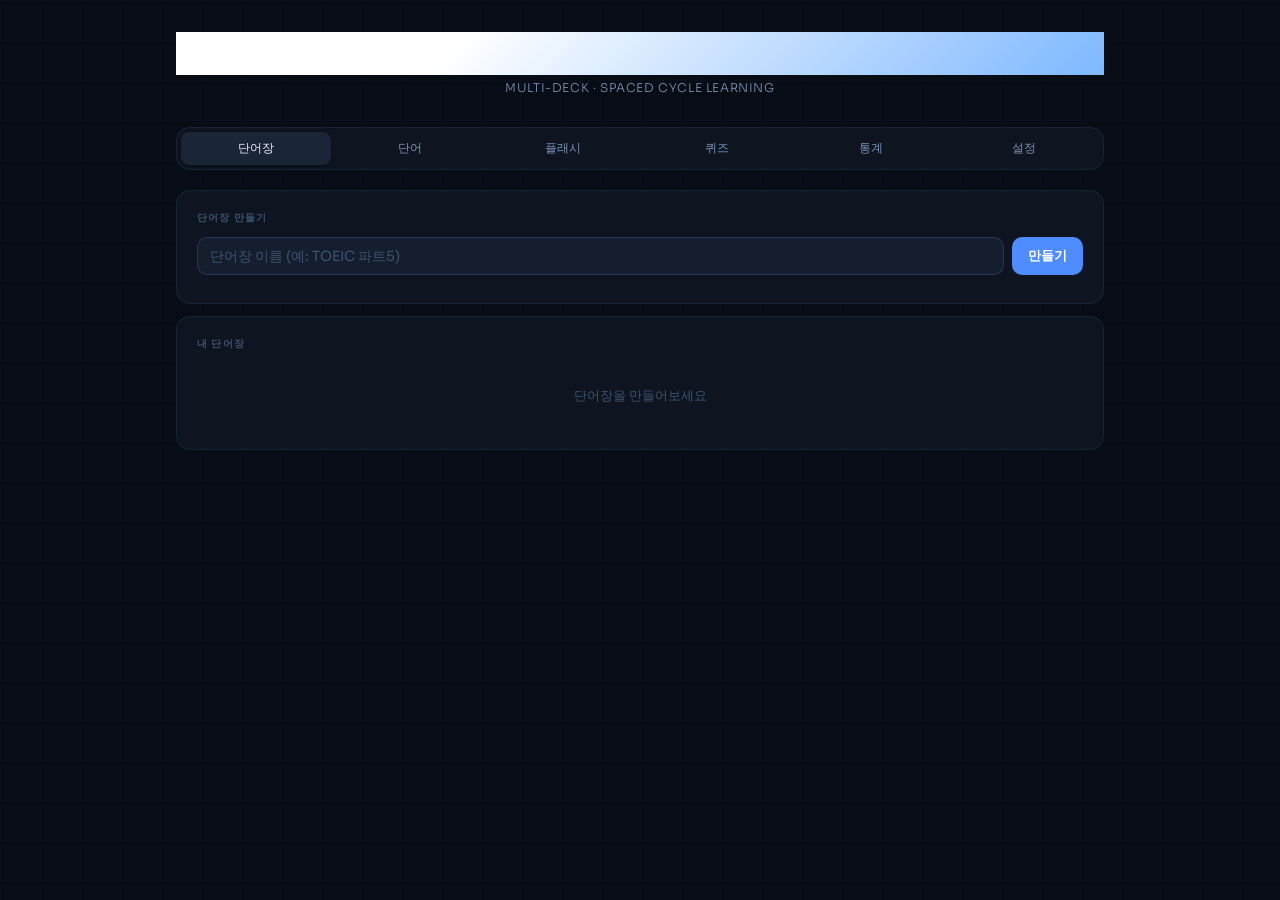
==== commit e5f7c745: "파일 분리" ====
--- a/index.html
+++ b/index.html
@@ -9,831 +9,7 @@
       href="https://fonts.googleapis.com/css2?family=DM+Mono:wght@400;500&family=Sora:wght@300;400;500;600;700&display=swap"
       rel="stylesheet"
     />
-    <style>
-      :root {
-        --bg: #080c14;
-        --surface: #0e1520;
-        --surface2: #141e2e;
-        --surface3: #1a2538;
-        --border: rgba(99, 152, 255, 0.1);
-        --border2: rgba(99, 152, 255, 0.2);
-        --accent: #4f8cff;
-        --accent2: #7eb8ff;
-        --green: #34d399;
-        --red: #f87171;
-        --amber: #fbbf24;
-        --text: #e8edf5;
-        --text2: #7a93b8;
-        --text3: #3d5270;
-        --mono: "DM Mono", monospace;
-        --sans: "Sora", sans-serif;
-        --r: 10px;
-        --r2: 14px;
-      }
-      * {
-        box-sizing: border-box;
-        margin: 0;
-        padding: 0;
-      }
-      body {
-        font-family: var(--sans);
-        background: var(--bg);
-        color: var(--text);
-        min-height: 100vh;
-        overflow-x: hidden;
-      }
-      body::before {
-        content: "";
-        position: fixed;
-        inset: 0;
-        background-image:
-          linear-gradient(rgba(79, 140, 255, 0.03) 1px, transparent 1px),
-          linear-gradient(90deg, rgba(79, 140, 255, 0.03) 1px, transparent 1px);
-        background-size: 40px 40px;
-        pointer-events: none;
-        z-index: 0;
-      }
-      .app {
-        max-width: 960px;
-        margin: 0 auto;
-        padding: 2rem 1rem;
-        position: relative;
-        z-index: 1;
-      }
-      .header {
-        text-align: center;
-        margin-bottom: 2rem;
-        animation: fadeUp 0.6s ease both;
-      }
-      .header h1 {
-        font-size: clamp(22px, 4vw, 34px);
-        font-weight: 700;
-        letter-spacing: -0.03em;
-        background: linear-gradient(135deg, #fff 30%, var(--accent2));
-        -webkit-background-clip: text;
-        -webkit-text-fill-color: transparent;
-      }
-      .header p {
-        color: var(--text2);
-        font-size: 12px;
-        margin-top: 5px;
-        font-weight: 300;
-        letter-spacing: 0.05em;
-        text-transform: uppercase;
-      }
-      .nav {
-        display: flex;
-        gap: 4px;
-        background: var(--surface);
-        border: 1px solid var(--border);
-        border-radius: var(--r2);
-        padding: 4px;
-        margin-bottom: 1.25rem;
-      }
-      .nav-btn {
-        flex: 1;
-        padding: 8px 6px;
-        border: none;
-        background: none;
-        color: var(--text2);
-        font-family: var(--sans);
-        font-size: 12px;
-        font-weight: 500;
-        border-radius: 8px;
-        cursor: pointer;
-        transition: all 0.2s;
-        white-space: nowrap;
-      }
-      .nav-btn.active {
-        background: var(--surface3);
-        color: var(--text);
-        box-shadow: 0 1px 3px rgba(0, 0, 0, 0.4);
-      }
-      .nav-btn:hover:not(.active) {
-        color: var(--text);
-      }
-      .panel {
-        display: none;
-        animation: fadeUp 0.25s ease both;
-      }
-      .panel.active {
-        display: block;
-      }
-      .card {
-        background: var(--surface);
-        border: 1px solid var(--border);
-        border-radius: var(--r2);
-        padding: 1.25rem;
-      }
-      .card + .card {
-        margin-top: 12px;
-      }
-      .card-label {
-        font-size: 10px;
-        font-weight: 600;
-        color: var(--text3);
-        text-transform: uppercase;
-        letter-spacing: 0.12em;
-        margin-bottom: 0.75rem;
-      }
-      input,
-      textarea,
-      select {
-        width: 100%;
-        padding: 9px 12px;
-        border-radius: var(--r);
-        border: 1px solid var(--border2);
-        background: var(--surface2);
-        color: var(--text);
-        font-family: var(--sans);
-        font-size: 14px;
-        outline: none;
-        transition: border-color 0.2s;
-      }
-      input:focus,
-      textarea:focus,
-      select:focus {
-        border-color: var(--accent);
-      }
-      input::placeholder,
-      textarea::placeholder {
-        color: var(--text3);
-      }
-      select option {
-        background: var(--surface2);
-      }
-      .row {
-        display: flex;
-        gap: 8px;
-        margin-bottom: 8px;
-      }
-      .row input,
-      .row select {
-        flex: 1;
-        min-width: 0;
-      }
-      .btn {
-        padding: 9px 16px;
-        border-radius: var(--r);
-        border: none;
-        background: var(--accent);
-        color: #fff;
-        font-family: var(--sans);
-        font-size: 13px;
-        font-weight: 600;
-        cursor: pointer;
-        transition: all 0.15s;
-        white-space: nowrap;
-      }
-      .btn:hover {
-        background: #3a7aee;
-        transform: translateY(-1px);
-      }
-      .btn:active {
-        transform: translateY(0);
-      }
-      .btn-ghost {
-        background: none;
-        border: 1px solid var(--border2);
-        color: var(--text2);
-      }
-      .btn-ghost:hover {
-        background: var(--surface2);
-        color: var(--text);
-        transform: translateY(-1px);
-      }
-      .btn-sm {
-        padding: 5px 11px;
-        font-size: 12px;
-      }
-      .btn-danger {
-        background: none;
-        border: 1px solid rgba(248, 113, 113, 0.25);
-        color: var(--red);
-        font-size: 12px;
-        padding: 4px 9px;
-      }
-      .btn-danger:hover {
-        background: rgba(248, 113, 113, 0.1);
-        transform: none;
-      }
-      .btn-icon {
-        background: none;
-        border: none;
-        color: var(--text2);
-        font-size: 15px;
-        cursor: pointer;
-        padding: 2px 4px;
-        transition: color 0.15s;
-      }
-      .btn-icon:hover {
-        color: var(--text);
-      }
-
-      /* ── DECK SELECTOR ── */
-      .deck-bar {
-        display: flex;
-        gap: 8px;
-        align-items: center;
-        margin-bottom: 1rem;
-        flex-wrap: wrap;
-      }
-      .deck-bar select {
-        flex: 1;
-        min-width: 120px;
-      }
-      .deck-chips {
-        display: flex;
-        gap: 6px;
-        flex-wrap: wrap;
-        margin-bottom: 1rem;
-      }
-      .deck-chip {
-        padding: 5px 12px;
-        border-radius: 20px;
-        border: 1px solid var(--border2);
-        background: none;
-        color: var(--text2);
-        font-size: 12px;
-        font-family: var(--sans);
-        cursor: pointer;
-        transition: all 0.15s;
-        white-space: nowrap;
-      }
-      .deck-chip.active {
-        background: var(--accent);
-        color: #fff;
-        border-color: var(--accent);
-      }
-      .deck-chip:hover:not(.active) {
-        background: var(--surface2);
-        color: var(--text);
-      }
-      .deck-chip-all {
-        border-style: dashed;
-      }
-
-      /* ── WORD LIST ── */
-      .word-list {
-        max-height: 240px;
-        overflow-y: auto;
-      }
-      .word-list::-webkit-scrollbar {
-        width: 4px;
-      }
-      .word-list::-webkit-scrollbar-thumb {
-        background: var(--surface3);
-        border-radius: 2px;
-      }
-      .word-item {
-        display: flex;
-        justify-content: space-between;
-        align-items: center;
-        padding: 8px 6px;
-        border-bottom: 1px solid var(--border);
-        font-size: 13px;
-        transition: background 0.15s;
-        gap: 8px;
-      }
-      .word-item:last-child {
-        border-bottom: none;
-      }
-      .word-item:hover {
-        background: var(--surface2);
-      }
-      .word-en {
-        font-weight: 500;
-        color: var(--text);
-      }
-      .word-ko {
-        color: var(--text2);
-        margin-left: 5px;
-      }
-      .w-actions {
-        display: flex;
-        gap: 4px;
-        align-items: center;
-        flex-shrink: 0;
-      }
-      .status-dot {
-        font-size: 10px;
-        font-weight: 600;
-        font-family: var(--mono);
-        padding: 2px 6px;
-        border-radius: 4px;
-        flex-shrink: 0;
-      }
-      .dot-pending {
-        background: rgba(251, 191, 36, 0.1);
-        color: var(--amber);
-      }
-      .dot-done {
-        background: rgba(52, 211, 153, 0.1);
-        color: var(--green);
-      }
-      .dot-current {
-        background: rgba(79, 140, 255, 0.15);
-        color: var(--accent2);
-      }
-      .deck-tag {
-        font-size: 10px;
-        padding: 2px 6px;
-        border-radius: 4px;
-        background: var(--surface3);
-        color: var(--text3);
-        flex-shrink: 0;
-        font-family: var(--mono);
-      }
-
-      /* ── FLASHCARD ── */
-      .flashcard-wrap {
-        perspective: 800px;
-        margin: 0.75rem 0;
-      }
-      .flashcard {
-        width: 100%;
-        min-height: 150px;
-        border-radius: var(--r2);
-        position: relative;
-        transform-style: preserve-3d;
-        transition: transform 0.5s cubic-bezier(0.4, 0, 0.2, 1);
-        cursor: pointer;
-      }
-      .flashcard.flipped {
-        transform: rotateY(180deg);
-      }
-      .fc-face {
-        position: absolute;
-        inset: 0;
-        display: flex;
-        flex-direction: column;
-        align-items: center;
-        justify-content: center;
-        border-radius: var(--r2);
-        border: 1px solid var(--border2);
-        backface-visibility: hidden;
-        -webkit-backface-visibility: hidden;
-        padding: 1.5rem;
-      }
-      .fc-front {
-        background: linear-gradient(135deg, var(--surface2), var(--surface3));
-      }
-      .fc-back {
-        background: linear-gradient(135deg, #0d1e35, #122340);
-        transform: rotateY(180deg);
-      }
-      .fc-hint {
-        font-size: 10px;
-        color: var(--text3);
-        text-transform: uppercase;
-        letter-spacing: 0.1em;
-        margin-bottom: 0.4rem;
-        font-family: var(--mono);
-      }
-      .fc-word {
-        font-size: clamp(20px, 4vw, 30px);
-        font-weight: 600;
-        text-align: center;
-        color: var(--text);
-      }
-      .fc-meaning {
-        font-size: 17px;
-        color: var(--accent2);
-        text-align: center;
-      }
-      .fc-controls {
-        display: flex;
-        gap: 8px;
-        justify-content: center;
-        margin-top: 10px;
-        flex-wrap: wrap;
-      }
-      .tts-btn {
-        display: inline-flex;
-        align-items: center;
-        gap: 5px;
-        padding: 6px 11px;
-        border-radius: var(--r);
-        border: 1px solid var(--border2);
-        background: none;
-        color: var(--text2);
-        font-size: 12px;
-        cursor: pointer;
-        transition: all 0.15s;
-        font-family: var(--sans);
-      }
-      .tts-btn:hover {
-        background: var(--surface2);
-        color: var(--text);
-        border-color: var(--accent);
-      }
-      .tts-btn svg {
-        width: 12px;
-        height: 12px;
-        flex-shrink: 0;
-      }
-
-      /* ── QUIZ ── */
-      .cycle-bar {
-        background: var(--surface2);
-        border: 1px solid var(--border);
-        border-radius: var(--r);
-        padding: 9px 14px;
-        margin-bottom: 10px;
-        display: flex;
-        justify-content: space-between;
-        align-items: center;
-        flex-wrap: wrap;
-        gap: 8px;
-      }
-      .cycle-info {
-        font-size: 13px;
-        color: var(--text2);
-      }
-      .cycle-info strong {
-        color: var(--text);
-      }
-      .cycle-tag {
-        font-family: var(--mono);
-        font-size: 11px;
-        color: var(--accent);
-        background: rgba(79, 140, 255, 0.1);
-        border: 1px solid rgba(79, 140, 255, 0.2);
-        padding: 3px 8px;
-        border-radius: 4px;
-      }
-      .progress-track {
-        height: 3px;
-        background: var(--surface3);
-        border-radius: 2px;
-        margin-bottom: 12px;
-        overflow: hidden;
-      }
-      .progress-fill {
-        height: 100%;
-        background: linear-gradient(90deg, var(--accent), var(--accent2));
-        border-radius: 2px;
-        transition: width 0.4s ease;
-      }
-      .quiz-tabs {
-        display: flex;
-        gap: 4px;
-        margin-bottom: 12px;
-        flex-wrap: wrap;
-      }
-      .qtab {
-        flex: 1;
-        min-width: 80px;
-        padding: 6px 4px;
-        font-size: 11px;
-        font-weight: 600;
-        text-align: center;
-        border-radius: 8px;
-        border: 1px solid var(--border);
-        background: none;
-        color: var(--text3);
-        cursor: pointer;
-        transition: all 0.15s;
-        font-family: var(--sans);
-      }
-      .qtab.active {
-        background: var(--surface2);
-        color: var(--accent2);
-        border-color: rgba(79, 140, 255, 0.3);
-      }
-      .quiz-card {
-        background: linear-gradient(135deg, var(--surface2), var(--surface3));
-        border: 1px solid var(--border2);
-        border-radius: var(--r2);
-        padding: 1.5rem;
-        text-align: center;
-        margin-bottom: 12px;
-        min-height: 90px;
-        display: flex;
-        flex-direction: column;
-        align-items: center;
-        justify-content: center;
-        gap: 6px;
-      }
-      .quiz-label {
-        font-size: 10px;
-        color: var(--text3);
-        text-transform: uppercase;
-        letter-spacing: 0.1em;
-        font-family: var(--mono);
-      }
-      .quiz-word {
-        font-size: clamp(17px, 3.5vw, 25px);
-        font-weight: 600;
-        color: var(--text);
-      }
-      .mcq-grid {
-        display: grid;
-        grid-template-columns: 1fr 1fr;
-        gap: 8px;
-        margin-bottom: 10px;
-      }
-      .mcq-btn {
-        padding: 10px 12px;
-        border-radius: var(--r);
-        border: 1px solid var(--border2);
-        background: var(--surface2);
-        cursor: pointer;
-        color: var(--text);
-        font-size: 13px;
-        font-family: var(--sans);
-        text-align: left;
-        transition: all 0.15s;
-        line-height: 1.4;
-      }
-      .mcq-btn:hover {
-        border-color: var(--accent);
-        background: var(--surface3);
-      }
-      .mcq-btn.correct {
-        background: rgba(52, 211, 153, 0.1);
-        color: var(--green);
-        border-color: rgba(52, 211, 153, 0.4);
-      }
-      .mcq-btn.wrong {
-        background: rgba(248, 113, 113, 0.1);
-        color: var(--red);
-        border-color: rgba(248, 113, 113, 0.4);
-      }
-      .text-input-row {
-        display: flex;
-        gap: 8px;
-      }
-      .quiz-result {
-        text-align: center;
-        font-size: 13px;
-        font-weight: 600;
-        min-height: 20px;
-        font-family: var(--mono);
-      }
-      .result-ok {
-        color: var(--green);
-      }
-      .result-ng {
-        color: var(--red);
-      }
-      .cycle-complete {
-        text-align: center;
-        padding: 1.75rem 1rem;
-        display: none;
-      }
-      .cc-emoji {
-        font-size: 44px;
-        margin-bottom: 10px;
-        animation: bounce 0.6s ease;
-      }
-      .cc-title {
-        font-size: 19px;
-        font-weight: 700;
-        margin-bottom: 5px;
-      }
-      .cc-sub {
-        color: var(--text2);
-        font-size: 13px;
-        margin-bottom: 1.25rem;
-      }
-      .cc-stats {
-        display: flex;
-        gap: 14px;
-        justify-content: center;
-        margin-bottom: 1.25rem;
-        flex-wrap: wrap;
-      }
-      .cc-stat {
-        text-align: center;
-      }
-      .cc-stat-val {
-        font-size: 22px;
-        font-weight: 700;
-        font-family: var(--mono);
-      }
-      .cc-stat-label {
-        font-size: 11px;
-        color: var(--text2);
-        text-transform: uppercase;
-        letter-spacing: 0.05em;
-      }
-
-      /* ── STATS ── */
-      .stats-grid {
-        display: grid;
-        grid-template-columns: repeat(2, 1fr);
-        gap: 10px;
-        margin-bottom: 10px;
-      }
-      .stat-card {
-        background: var(--surface2);
-        border: 1px solid var(--border);
-        border-radius: var(--r);
-        padding: 0.9rem 1rem;
-        text-align: center;
-      }
-      .stat-val {
-        font-size: 24px;
-        font-weight: 700;
-        font-family: var(--mono);
-        margin-bottom: 2px;
-      }
-      .stat-label {
-        font-size: 11px;
-        color: var(--text2);
-        text-transform: uppercase;
-        letter-spacing: 0.08em;
-      }
-      .val-green {
-        color: var(--green);
-      }
-      .val-red {
-        color: var(--red);
-      }
-      .val-blue {
-        color: var(--accent2);
-      }
-      .val-amber {
-        color: var(--amber);
-      }
-      .history-list {
-        max-height: 160px;
-        overflow-y: auto;
-      }
-      .history-item {
-        display: flex;
-        justify-content: space-between;
-        align-items: center;
-        padding: 5px 4px;
-        border-bottom: 1px solid var(--border);
-        font-size: 12px;
-        font-family: var(--mono);
-      }
-      .history-item:last-child {
-        border-bottom: none;
-      }
-      .h-ok {
-        color: var(--green);
-      }
-      .h-ng {
-        color: var(--red);
-      }
-
-      /* ── IMPORT ── */
-      textarea {
-        resize: vertical;
-        min-height: 80px;
-        font-family: var(--mono);
-        font-size: 12px;
-        line-height: 1.6;
-      }
-      .import-hint {
-        font-size: 11px;
-        color: var(--text3);
-        margin-top: 5px;
-        line-height: 1.6;
-      }
-      .search-wrap {
-        position: relative;
-        margin-bottom: 10px;
-      }
-      .search-wrap input {
-        padding-left: 30px;
-      }
-      .search-icon {
-        position: absolute;
-        left: 10px;
-        top: 50%;
-        transform: translateY(-50%);
-        color: var(--text3);
-        font-size: 13px;
-        pointer-events: none;
-      }
-      .diff-row {
-        display: flex;
-        gap: 8px;
-        align-items: center;
-        flex-wrap: wrap;
-        margin-bottom: 10px;
-      }
-      .diff-row label {
-        font-size: 12px;
-        color: var(--text2);
-      }
-      .diff-star {
-        cursor: pointer;
-        font-size: 15px;
-        color: var(--text3);
-        transition: color 0.15s;
-      }
-      .diff-star.on {
-        color: var(--amber);
-      }
-
-      /* ── DECK MANAGER ── */
-      .deck-list {
-        display: flex;
-        flex-direction: column;
-        gap: 8px;
-      }
-      .deck-row {
-        display: flex;
-        align-items: center;
-        justify-content: space-between;
-        padding: 10px 12px;
-        background: var(--surface2);
-        border: 1px solid var(--border);
-        border-radius: var(--r);
-        cursor: pointer;
-        transition: all 0.15s;
-        gap: 10px;
-      }
-      .deck-row:hover {
-        border-color: var(--border2);
-      }
-      .deck-row.selected {
-        border-color: var(--accent);
-        background: rgba(79, 140, 255, 0.05);
-      }
-      .deck-name {
-        font-weight: 500;
-        font-size: 14px;
-      }
-      .deck-meta {
-        font-size: 11px;
-        color: var(--text2);
-        font-family: var(--mono);
-      }
-      .deck-actions {
-        display: flex;
-        gap: 6px;
-        flex-shrink: 0;
-      }
-
-      .toast {
-        position: fixed;
-        bottom: 24px;
-        right: 24px;
-        background: var(--surface3);
-        border: 1px solid var(--border2);
-        border-radius: var(--r);
-        padding: 10px 16px;
-        font-size: 13px;
-        color: var(--text);
-        z-index: 9999;
-        opacity: 0;
-        transform: translateY(10px);
-        transition: all 0.25s;
-        pointer-events: none;
-        max-width: 280px;
-      }
-      .toast.show {
-        opacity: 1;
-        transform: translateY(0);
-      }
-
-      .empty-state {
-        text-align: center;
-        color: var(--text3);
-        padding: 1.5rem;
-        font-size: 13px;
-      }
-
-      @keyframes fadeUp {
-        from {
-          opacity: 0;
-          transform: translateY(10px);
-        }
-        to {
-          opacity: 1;
-          transform: translateY(0);
-        }
-      }
-      @keyframes bounce {
-        0%,
-        100% {
-          transform: scale(1);
-        }
-        50% {
-          transform: scale(1.15);
-        }
-      }
-      @media (max-width: 580px) {
-        .mcq-grid {
-          grid-template-columns: 1fr;
-        }
-        .quiz-tabs {
-          flex-wrap: wrap;
-        }
-        .qtab {
-          min-width: calc(50% - 4px);
-        }
-        .stats-grid {
-          grid-template-columns: 1fr;
-        }
-      }
-    </style>
+    <link rel="stylesheet" href="style.css" />
   </head>
   <body>
     <div class="app">
@@ -1115,7 +291,10 @@
                 <input
                   id="quizInput"
                   placeholder="정답 입력 후 Enter"
-                  onkeydown="if (event.key === 'Enter') checkText();"
+                  onkeyup="
+                    if (event.key === 'Enter' && !event.isComposing)
+                      checkText();
+                  "
                 />
                 <button class="btn" onclick="checkText()">확인</button>
               </div>
@@ -1309,1149 +488,6 @@
     </div>
     <div class="toast" id="toast"></div>
 
-    <script>
-      // ════════════════════════════════════════════
-      // DATA MODEL
-      // decks: [{id, name, createdAt}]
-      // words: [{id, deckId, en, ko, star, diff}]
-      // wordStats: {wordId: {correct, wrong}}
-      // quizState: {deckIds[], cycleNum, cycleQueue[], cycleTotalStart, cycleCorrect, cycleWrong}
-      // globals: correct, wrong, cycleCompleted, history[]
-      // ════════════════════════════════════════════
-
-      let decks = [];
-      let words = [];
-      let wordStats = {};
-      let correct = 0,
-        wrong = 0,
-        cycleCompleted = 0;
-      let history = [];
-
-      // Quiz state
-      let quizDeckIds = []; // which decks are active for quiz ([] = all)
-      let quizCycleNum = 1;
-      let quizQueue = []; // array of word IDs
-      let quizTotalStart = 0;
-      let quizCorrect = 0,
-        quizWrong = 0;
-      let quizCurrentId = null;
-      let quizMode = 0;
-      let mcqLocked = false;
-
-      // Flash state
-      let flashDeckId = null; // null = all
-      let flashFilter = 0;
-      let flashPool = [];
-      let flashPos = 0;
-      let flashFlipped = false;
-
-      // Word panel filter
-      let wordFilterDeckId = null; // null = all
-      let newDiff = 1;
-
-      // ── ID generator
-      let _idCounter = 0;
-      function genId() {
-        return Date.now().toString(36) + (++_idCounter).toString(36);
-      }
-
-      // ── Persist ──────────────────────────────────
-      function save() {
-        try {
-          localStorage.setItem("wm2_decks", JSON.stringify(decks));
-          localStorage.setItem("wm2_words", JSON.stringify(words));
-          localStorage.setItem("wm2_wordStats", JSON.stringify(wordStats));
-          localStorage.setItem("wm2_correct", correct);
-          localStorage.setItem("wm2_wrong", wrong);
-          localStorage.setItem("wm2_cycleCompleted", cycleCompleted);
-          localStorage.setItem(
-            "wm2_history",
-            JSON.stringify(history.slice(-300)),
-          );
-          localStorage.setItem(
-            "wm2_quizState",
-            JSON.stringify({
-              quizDeckIds,
-              quizCycleNum,
-              quizQueue,
-              quizTotalStart,
-              quizCorrect,
-              quizWrong,
-              quizCurrentId,
-              quizMode,
-            }),
-          );
-        } catch (e) {}
-      }
-
-      function load() {
-        try {
-          decks = JSON.parse(localStorage.getItem("wm2_decks")) || [];
-        } catch (e) {}
-        try {
-          words = JSON.parse(localStorage.getItem("wm2_words")) || [];
-        } catch (e) {}
-        try {
-          wordStats = JSON.parse(localStorage.getItem("wm2_wordStats")) || {};
-        } catch (e) {}
-        try {
-          correct = +localStorage.getItem("wm2_correct") || 0;
-        } catch (e) {}
-        try {
-          wrong = +localStorage.getItem("wm2_wrong") || 0;
-        } catch (e) {}
-        try {
-          cycleCompleted = +localStorage.getItem("wm2_cycleCompleted") || 0;
-        } catch (e) {}
-        try {
-          history = JSON.parse(localStorage.getItem("wm2_history")) || [];
-        } catch (e) {}
-        try {
-          let qs = JSON.parse(localStorage.getItem("wm2_quizState"));
-          if (qs) {
-            quizDeckIds = qs.quizDeckIds || [];
-            quizCycleNum = qs.quizCycleNum || 1;
-            quizQueue = qs.quizQueue || [];
-            quizTotalStart = qs.quizTotalStart || 0;
-            quizCorrect = qs.quizCorrect || 0;
-            quizWrong = qs.quizWrong || 0;
-            quizCurrentId = qs.quizCurrentId || null;
-            quizMode = qs.quizMode || 0;
-          }
-        } catch (e) {}
-      }
-
-      // ── Toast ──────────────────────────────────
-      function toast(msg, dur = 2200) {
-        let t = document.getElementById("toast");
-        t.textContent = msg;
-        t.classList.add("show");
-        clearTimeout(t._t);
-        t._t = setTimeout(() => t.classList.remove("show"), dur);
-      }
-
-      // ── Panel nav ──────────────────────────────
-      function showPanel(id, btn) {
-        document
-          .querySelectorAll(".panel")
-          .forEach((p) => p.classList.remove("active"));
-        document
-          .querySelectorAll(".nav-btn")
-          .forEach((b) => b.classList.remove("active"));
-        document.getElementById("panel-" + id).classList.add("active");
-        if (btn) btn.classList.add("active");
-        if (id === "decks") renderDeckList();
-        if (id === "words") {
-          renderWordDeckSelects();
-          renderWordFilterChips();
-          renderWordList();
-        }
-        if (id === "flash") {
-          renderFlashDeckChips();
-          rebuildFlashPool();
-          nextFlash();
-        }
-        if (id === "quiz") {
-          renderQuizDeckChips();
-        }
-        if (id === "stats") renderStats();
-      }
-
-      // ── TTS ────────────────────────────────────
-      function speak(text) {
-        if (!window.speechSynthesis) return;
-        speechSynthesis.cancel();
-        let u = new SpeechSynthesisUtterance(text);
-        u.lang = "en-US";
-        u.rate = +document.getElementById("ttsRate").value || 0.9;
-        speechSynthesis.speak(u);
-      }
-      function speakFlash() {
-        let w = flashPool[flashPos];
-        if (w) speak(w.en);
-      }
-      function speakQuiz() {
-        let w = getWordById(quizCurrentId);
-        if (!w) return;
-        let isKoEn = quizMode === 1 || quizMode === 3;
-        if (!isKoEn) speak(w.en);
-        else toast("한국어 TTS는 지원되지 않습니다");
-      }
-
-      // ── Helpers ────────────────────────────────
-      function shuffle(arr) {
-        let a = arr.slice();
-        for (let i = a.length - 1; i > 0; i--) {
-          let j = Math.floor(Math.random() * (i + 1));
-          [a[i], a[j]] = [a[j], a[i]];
-        }
-        return a;
-      }
-      function getDeckById(id) {
-        return decks.find((d) => d.id === id);
-      }
-      function getWordById(id) {
-        return words.find((w) => w.id === id);
-      }
-      function wordsForDecks(deckIds) {
-        if (!deckIds || !deckIds.length) return words;
-        return words.filter((w) => deckIds.includes(w.deckId));
-      }
-
-      // ════════════════════════════════════════════
-      // DECK MANAGEMENT
-      // ════════════════════════════════════════════
-      function createDeck() {
-        let name = document.getElementById("deckNameInput").value.trim();
-        if (!name) {
-          toast("단어장 이름을 입력하세요");
-          return;
-        }
-        if (decks.find((d) => d.name === name)) {
-          toast("이미 같은 이름의 단어장이 있습니다");
-          return;
-        }
-        decks.push({ id: genId(), name, createdAt: Date.now() });
-        document.getElementById("deckNameInput").value = "";
-        save();
-        renderDeckList();
-        renderWordDeckSelects();
-        toast(`"${name}" 단어장 생성됨`);
-      }
-
-      function renameDeck(id) {
-        let d = getDeckById(id);
-        if (!d) return;
-        let newName = prompt("새 단어장 이름:", d.name);
-        if (!newName || !newName.trim()) return;
-        d.name = newName.trim();
-        save();
-        renderDeckList();
-        renderWordDeckSelects();
-        renderWordFilterChips();
-        renderFlashDeckChips();
-        renderQuizDeckChips();
-      }
-
-      function deleteDeck(id) {
-        let d = getDeckById(id);
-        if (!d) return;
-        let cnt = words.filter((w) => w.deckId === id).length;
-        if (!confirm(`"${d.name}" 단어장과 단어 ${cnt}개를 삭제할까요?`))
-          return;
-        decks = decks.filter((d) => d.id !== id);
-        let removed = words.filter((w) => w.deckId === id).map((w) => w.id);
-        words = words.filter((w) => w.deckId !== id);
-        removed.forEach((wid) => delete wordStats[wid]);
-        // clean quiz queue
-        quizQueue = quizQueue.filter((wid) => !removed.includes(wid));
-        save();
-        renderDeckList();
-        renderWordDeckSelects();
-        renderWordFilterChips();
-        renderWordList();
-        renderFlashDeckChips();
-        renderQuizDeckChips();
-        toast("단어장 삭제됨");
-      }
-
-      function renderDeckList() {
-        let el = document.getElementById("deckList");
-        if (!decks.length) {
-          el.innerHTML = '<div class="empty-state">단어장을 만들어보세요</div>';
-          return;
-        }
-        el.innerHTML = decks
-          .map((d) => {
-            let cnt = words.filter((w) => w.deckId === d.id).length;
-            let ws = words
-              .filter((w) => w.deckId === d.id)
-              .map((w) => wordStats[w.id] || { correct: 0, wrong: 0 });
-            let tot = ws.reduce((s, w) => s + w.correct + w.wrong, 0);
-            let cor = ws.reduce((s, w) => s + w.correct, 0);
-            let acc = tot ? Math.round((cor / tot) * 100) + "%" : "—";
-            return `<div class="deck-row">
-      <div style="min-width:0">
-        <div class="deck-name">${d.name}</div>
-        <div class="deck-meta">${cnt}개 단어 · 정답률 ${acc}</div>
-      </div>
-      <div class="deck-actions">
-        <button class="btn btn-ghost btn-sm" onclick="renameDeck('${d.id}')">이름 변경</button>
-        <button class="btn btn-danger" onclick="deleteDeck('${d.id}')">삭제</button>
-      </div>
-    </div>`;
-          })
-          .join("");
-      }
-
-      // ── Deck selects (word panel) ──────────────
-      function renderWordDeckSelects() {
-        let opts = decks
-          .map((d) => `<option value="${d.id}">${d.name}</option>`)
-          .join("");
-        let placeholder = decks.length
-          ? ""
-          : '<option value="">단어장 없음</option>';
-        document.getElementById("wordDeckSel").innerHTML = placeholder + opts;
-        document.getElementById("importDeckSel").innerHTML = placeholder + opts;
-      }
-
-      function onWordDeckChange() {
-        /* nothing needed */
-      }
-
-      // ── Word filter chips ──────────────────────
-      function renderWordFilterChips() {
-        let el = document.getElementById("wordFilterChips");
-        let chips = `<button class="deck-chip deck-chip-all ${wordFilterDeckId === null ? "active" : ""}" onclick="setWordFilter(null)">전체</button>`;
-        chips += decks
-          .map(
-            (d) =>
-              `<button class="deck-chip ${wordFilterDeckId === d.id ? "active" : ""}" onclick="setWordFilter('${d.id}')">${d.name}</button>`,
-          )
-          .join("");
-        el.innerHTML = chips;
-      }
-      function setWordFilter(id) {
-        wordFilterDeckId = id;
-        renderWordFilterChips();
-        renderWordList();
-      }
-
-      // ════════════════════════════════════════════
-      // WORD MANAGEMENT
-      // ════════════════════════════════════════════
-      function setNewDiff(d) {
-        newDiff = d;
-        [1, 2, 3].forEach((i) =>
-          document.getElementById("ns" + i).classList.toggle("on", i <= d),
-        );
-      }
-
-      function addWord() {
-        let en = document.getElementById("inEn").value.trim();
-        let ko = document.getElementById("inKo").value.trim();
-        if (!en || !ko) {
-          toast("단어와 뜻을 입력하세요");
-          return;
-        }
-        if (!decks.length) {
-          toast("먼저 단어장을 만드세요");
-          return;
-        }
-        let deckId = document.getElementById("wordDeckSel").value;
-        if (!deckId) {
-          toast("단어장을 선택하세요");
-          return;
-        }
-        let wid = genId();
-        words.push({ id: wid, deckId, en, ko, star: false, diff: newDiff });
-        document.getElementById("inEn").value = "";
-        document.getElementById("inKo").value = "";
-        document.getElementById("inEn").focus();
-        // Add to quiz queue if this deck is active
-        addToQuizQueue(wid);
-        save();
-        renderWordList();
-        toast(`"${en}" 추가됨`);
-      }
-
-      function addToQuizQueue(wid) {
-        let w = getWordById(wid);
-        if (!w) return;
-        let active = quizDeckIds.length === 0 || quizDeckIds.includes(w.deckId);
-        if (active && quizQueue.length > 0) {
-          let pos = Math.floor(Math.random() * quizQueue.length) + 1;
-          quizQueue.splice(pos, 0, wid);
-          quizTotalStart++;
-        }
-      }
-
-      function deleteWord(id) {
-        words = words.filter((w) => w.id !== id);
-        delete wordStats[id];
-        quizQueue = quizQueue.filter((wid) => wid !== id);
-        if (quizCurrentId === id) quizCurrentId = null;
-        save();
-        renderWordList();
-      }
-
-      function toggleStar(id) {
-        let w = getWordById(id);
-        if (w) {
-          w.star = !w.star;
-          save();
-          renderWordList();
-        }
-      }
-
-      function renderWordList() {
-        let q = document.getElementById("search").value.toLowerCase();
-        let el = document.getElementById("list");
-        let inQueue = new Set(quizQueue);
-        let pool = wordFilterDeckId
-          ? words.filter((w) => w.deckId === wordFilterDeckId)
-          : words;
-        let items = pool.filter(
-          (w) => w.en.toLowerCase().includes(q) || w.ko.includes(q),
-        );
-        if (!items.length) {
-          el.innerHTML = `<div class="empty-state">${words.length ? "검색 결과 없음" : "단어를 추가해보세요"}</div>`;
-          return;
-        }
-        el.innerHTML = items
-          .map((w) => {
-            let stars = "★".repeat(w.diff || 1) + "☆".repeat(3 - (w.diff || 1));
-            let sc =
-              w.diff === 3
-                ? "var(--red)"
-                : w.diff === 2
-                  ? "var(--amber)"
-                  : "var(--green)";
-            let status =
-              w.id === quizCurrentId
-                ? `<span class="status-dot dot-current">▶ 현재</span>`
-                : inQueue.has(w.id)
-                  ? `<span class="status-dot dot-pending">● 대기</span>`
-                  : `<span class="status-dot dot-done">✓ 완료</span>`;
-            let ws = wordStats[w.id] || { correct: 0, wrong: 0 };
-            let tot = ws.correct + ws.wrong;
-            let acc = tot ? Math.round((ws.correct / tot) * 100) + "%" : "—";
-            let deck = getDeckById(w.deckId);
-            let deckName = deck ? deck.name : "?";
-            return `<div class="word-item">
-      <div style="min-width:0;flex:1">
-        <div><span class="word-en">${w.en}</span><span class="word-ko">| ${w.ko}</span></div>
-        <div style="font-size:10px;font-family:var(--mono);color:var(--text3);margin-top:2px">${acc} · ${deckName}</div>
-      </div>
-      <div class="w-actions">
-        ${status}
-        <span style="font-size:11px;color:${sc};font-family:var(--mono)">${stars}</span>
-        <button class="btn-icon" onclick="toggleStar('${w.id}')">${w.star ? "⭐" : "☆"}</button>
-        <button class="btn btn-danger" onclick="deleteWord('${w.id}')">삭제</button>
-      </div>
-    </div>`;
-          })
-          .join("");
-      }
-
-      // ── Import / Export ────────────────────────
-      function parseAndAddLines(text, deckId) {
-        let lines = text
-          .split("\n")
-          .map((l) => l.trim())
-          .filter(Boolean);
-        let added = 0;
-        lines.forEach((line) => {
-          if (line.startsWith("#")) return;
-          let parts = line.includes("\t") ? line.split("\t") : line.split(",");
-          if (parts.length < 2) return;
-          let en = parts[0].trim(),
-            ko = parts[1].trim();
-          if (!en || !ko) return;
-          let wid = genId();
-          words.push({ id: wid, deckId, en, ko, star: false, diff: 1 });
-          addToQuizQueue(wid);
-          added++;
-        });
-        return added;
-      }
-
-      function importWords() {
-        let text = document.getElementById("importText").value.trim();
-        if (!text) return;
-        if (!decks.length) {
-          toast("먼저 단어장을 만드세요");
-          return;
-        }
-        let deckId = document.getElementById("importDeckSel").value;
-        if (!deckId) {
-          toast("단어장을 선택하세요");
-          return;
-        }
-        let added = parseAndAddLines(text, deckId);
-        document.getElementById("importText").value = "";
-        if (!quizQueue.length && added) initQuizQueue();
-        save();
-        renderWordList();
-        toast(`${added}개 단어 추가됨`);
-      }
-
-      function exportCSV() {
-        let lines = ["# WordMaster export", "# 단어장,영어,한국어"];
-        words.forEach((w) => {
-          let d = getDeckById(w.deckId);
-          lines.push(`${d ? d.name : ""},${w.en},${w.ko}`);
-        });
-        copyText(lines.join("\n"), "CSV 복사됨");
-      }
-
-      function exportJSON() {
-        let data = {
-          version: 2,
-          decks,
-          words,
-          stats: { correct, wrong, cycleCompleted },
-          wordStats,
-          exportedAt: new Date().toISOString(),
-        };
-        copyText(JSON.stringify(data, null, 2), "JSON 백업 복사됨");
-      }
-
-      function copyText(text, msg) {
-        if (navigator.clipboard) {
-          navigator.clipboard
-            .writeText(text)
-            .then(() => toast(msg))
-            .catch(() => fallbackCopy(text, msg));
-        } else fallbackCopy(text, msg);
-      }
-
-      function fallbackCopy(text, msg) {
-        let ta = document.createElement("textarea");
-        ta.value = text;
-        document.body.appendChild(ta);
-        ta.select();
-        document.execCommand("copy");
-        document.body.removeChild(ta);
-        toast(msg);
-      }
-
-      function triggerFileImport() {
-        document.getElementById("fileInput").click();
-      }
-
-      function importFromFile(event) {
-        let file = event.target.files[0];
-        if (!file) return;
-        if (!decks.length) {
-          toast("먼저 단어장을 만드세요");
-          return;
-        }
-        let deckId =
-          document.getElementById("importDeckSel").value ||
-          (decks[0] && decks[0].id);
-        let reader = new FileReader();
-        reader.onload = (e) => {
-          let text = e.target.result;
-          let added = 0;
-          if (file.name.endsWith(".json")) {
-            try {
-              let data = JSON.parse(text);
-              // version 2 (multi-deck)
-              if (data.version === 2 && data.decks) {
-                let idMap = {};
-                data.decks.forEach((d) => {
-                  let existing = decks.find((x) => x.name === d.name);
-                  if (!existing) {
-                    let nd = {
-                      id: genId(),
-                      name: d.name,
-                      createdAt: d.createdAt || Date.now(),
-                    };
-                    decks.push(nd);
-                    idMap[d.id] = nd.id;
-                  } else idMap[d.id] = existing.id;
-                });
-                (data.words || []).forEach((w) => {
-                  let wid = genId();
-                  words.push({
-                    id: wid,
-                    deckId: idMap[w.deckId] || deckId,
-                    en: w.en,
-                    ko: w.ko,
-                    star: w.star || false,
-                    diff: w.diff || 1,
-                  });
-                  addToQuizQueue(wid);
-                  added++;
-                });
-              } else if (data.words) {
-                // version 1 (single-deck, legacy)
-                data.words.forEach((w) => {
-                  let wid = genId();
-                  words.push({
-                    id: wid,
-                    deckId,
-                    en: w.en,
-                    ko: w.ko,
-                    star: w.star || false,
-                    diff: w.diff || 1,
-                  });
-                  addToQuizQueue(wid);
-                  added++;
-                });
-              }
-            } catch (e) {
-              toast("JSON 파싱 오류");
-              return;
-            }
-          } else {
-            // CSV/TXT — check if has deck column
-            let lines = text
-              .split("\n")
-              .map((l) => l.trim())
-              .filter(Boolean)
-              .filter((l) => !l.startsWith("#"));
-            let hasDeckCol = lines[0] && lines[0].split(",").length >= 3;
-            lines.forEach((line) => {
-              let parts = line.includes("\t")
-                ? line.split("\t")
-                : line.split(",");
-              if (hasDeckCol && parts.length >= 3) {
-                let dname = parts[0].trim(),
-                  en = parts[1].trim(),
-                  ko = parts[2].trim();
-                if (!en || !ko) return;
-                let deck =
-                  decks.find((d) => d.name === dname) ||
-                  (() => {
-                    let nd = {
-                      id: genId(),
-                      name: dname,
-                      createdAt: Date.now(),
-                    };
-                    decks.push(nd);
-                    return nd;
-                  })();
-                let wid = genId();
-                words.push({
-                  id: wid,
-                  deckId: deck.id,
-                  en,
-                  ko,
-                  star: false,
-                  diff: 1,
-                });
-                addToQuizQueue(wid);
-                added++;
-              } else if (parts.length >= 2) {
-                let en = parts[0].trim(),
-                  ko = parts[1].trim();
-                if (!en || !ko) return;
-                let wid = genId();
-                words.push({ id: wid, deckId, en, ko, star: false, diff: 1 });
-                addToQuizQueue(wid);
-                added++;
-              }
-            });
-          }
-          if (!quizQueue.length && added) initQuizQueue();
-          save();
-          renderDeckList();
-          renderWordDeckSelects();
-          renderWordFilterChips();
-          renderWordList();
-          renderFlashDeckChips();
-          renderQuizDeckChips();
-          toast(`${added}개 단어 가져옴`);
-        };
-        reader.readAsText(file, "UTF-8");
-        event.target.value = "";
-      }
-
-      function clearAll() {
-        if (!confirm("모든 데이터를 삭제할까요?")) return;
-        decks = [];
-        words = [];
-        wordStats = {};
-        correct = 0;
-        wrong = 0;
-        cycleCompleted = 0;
-        history = [];
-        quizDeckIds = [];
-        quizCycleNum = 1;
-        quizQueue = [];
-        quizTotalStart = 0;
-        quizCorrect = 0;
-        quizWrong = 0;
-        quizCurrentId = null;
-        save();
-        renderDeckList();
-        renderWordDeckSelects();
-        renderWordFilterChips();
-        renderWordList();
-        renderFlashDeckChips();
-        renderQuizDeckChips();
-        toast("초기화 완료");
-      }
-
-      function resetStats() {
-        if (!confirm("통계를 초기화할까요?")) return;
-        correct = 0;
-        wrong = 0;
-        cycleCompleted = 0;
-        history = [];
-        wordStats = {};
-        save();
-        toast("통계 초기화됨");
-      }
-
-      // ════════════════════════════════════════════
-      // FLASHCARD
-      // ════════════════════════════════════════════
-      function renderFlashDeckChips() {
-        let el = document.getElementById("flashDeckChips");
-        let chips = `<button class="deck-chip deck-chip-all ${flashDeckId === null ? "active" : ""}" onclick="setFlashDeck(null)">전체</button>`;
-        chips += decks
-          .map(
-            (d) =>
-              `<button class="deck-chip ${flashDeckId === d.id ? "active" : ""}" onclick="setFlashDeck('${d.id}')">${d.name}</button>`,
-          )
-          .join("");
-        el.innerHTML = chips;
-      }
-
-      function setFlashDeck(id) {
-        flashDeckId = id;
-        renderFlashDeckChips();
-        rebuildFlashPool();
-        nextFlash();
-      }
-
-      function setFlashFilter(f) {
-        flashFilter = f;
-        [0, 1, 2, 3].forEach((i) => {
-          let b = document.getElementById("ff" + i);
-          b.style.borderColor = i === f ? "var(--accent)" : "";
-          b.style.color = i === f ? "var(--accent2)" : "";
-        });
-        rebuildFlashPool();
-        nextFlash();
-      }
-
-      function rebuildFlashPool() {
-        let pool = flashDeckId
-          ? words.filter((w) => w.deckId === flashDeckId)
-          : words;
-        if (flashFilter > 0)
-          pool = pool.filter((w) => (w.diff || 1) === flashFilter);
-        flashPool = shuffle(pool);
-        flashPos = 0;
-      }
-
-      function nextFlash() {
-        if (!flashPool.length) {
-          document.getElementById("fcWord").textContent = "단어 없음";
-          document.getElementById("fcMeaning").textContent = "—";
-          document.getElementById("fcCounter").textContent = "";
-          document.getElementById("fcDiff").innerHTML = "";
-          document.getElementById("fcDeckTag").innerHTML = "";
-          return;
-        }
-        flashFlipped = false;
-        document.getElementById("flashcard").classList.remove("flipped");
-        flashPos =
-          ((flashPos % flashPool.length) + flashPool.length) % flashPool.length;
-        let w = flashPool[flashPos];
-        document.getElementById("fcWord").textContent = w.en;
-        document.getElementById("fcMeaning").textContent = w.ko;
-        let sc =
-          w.diff === 3
-            ? "var(--red)"
-            : w.diff === 2
-              ? "var(--amber)"
-              : "var(--green)";
-        document.getElementById("fcDiff").innerHTML =
-          `<span style="font-size:12px;color:${sc}">${"★".repeat(w.diff || 1)}</span>`;
-        let deck = getDeckById(w.deckId);
-        document.getElementById("fcDeckTag").innerHTML = deck
-          ? `<span class="deck-tag">${deck.name}</span>`
-          : "";
-        document.getElementById("fcCounter").textContent =
-          `${flashPos + 1} / ${flashPool.length}`;
-        flashPos++;
-        if (document.getElementById("optAutoTTS").checked) speak(w.en);
-      }
-
-      function prevFlash() {
-        flashPos = Math.max(0, flashPos - 2);
-        nextFlash();
-      }
-
-      function flipCard() {
-        flashFlipped = !flashFlipped;
-        document
-          .getElementById("flashcard")
-          .classList.toggle("flipped", flashFlipped);
-      }
-
-      // ════════════════════════════════════════════
-      // QUIZ + CYCLE  (BUG-FIXED)
-      // ════════════════════════════════════════════
-
-      function renderQuizDeckChips() {
-        let el = document.getElementById("quizDeckChips");
-        let chips = `<button class="deck-chip deck-chip-all ${quizDeckIds.length === 0 ? "active" : ""}" onclick="setQuizDecks([])">전체</button>`;
-        chips += decks
-          .map((d) => {
-            let active = quizDeckIds.includes(d.id);
-            return `<button class="deck-chip ${active ? "active" : ""}" onclick="toggleQuizDeck('${d.id}')">${d.name}</button>`;
-          })
-          .join("");
-        el.innerHTML = chips;
-      }
-
-      function setQuizDecks(ids) {
-        quizDeckIds = ids;
-        renderQuizDeckChips();
-        initQuizQueue();
-      }
-
-      function toggleQuizDeck(id) {
-        if (quizDeckIds.includes(id)) {
-          quizDeckIds = quizDeckIds.filter((x) => x !== id);
-          if (!quizDeckIds.length) quizDeckIds = []; // means all
-        } else {
-          quizDeckIds.push(id);
-        }
-        renderQuizDeckChips();
-        initQuizQueue();
-      }
-
-      function getQuizWords() {
-        return quizDeckIds.length === 0
-          ? words
-          : words.filter((w) => quizDeckIds.includes(w.deckId));
-      }
-
-      // Build a brand-new queue from scratch (resets cycle)
-      function initQuizQueue() {
-        let pool = getQuizWords();
-        if (!pool.length) {
-          quizQueue = [];
-          quizTotalStart = 0;
-          updateCycleUI();
-          return;
-        }
-        quizQueue = shuffle(pool.map((w) => w.id));
-        quizTotalStart = quizQueue.length;
-        quizCorrect = 0;
-        quizWrong = 0;
-        // reset UI
-        document.getElementById("cycleComplete").style.display = "none";
-        document.getElementById("quizArea").style.display = "";
-        save();
-        nextQuiz();
-      }
-
-      // ★★★ FIXED: startNewCycle — only increments cycleNum ONCE, rebuilds queue, then calls nextQuiz
-      function startNewCycle() {
-        let pool = getQuizWords();
-        if (!pool.length) return;
-        quizCycleNum++;
-        quizQueue = shuffle(pool.map((w) => w.id));
-        quizTotalStart = quizQueue.length;
-        quizCorrect = 0;
-        quizWrong = 0;
-        document.getElementById("cycleComplete").style.display = "none";
-        document.getElementById("quizArea").style.display = "";
-        save();
-        nextQuiz(); // queue is non-empty so will NOT trigger showCycleComplete
-      }
-
-      function updateCycleUI() {
-        let remain = quizQueue.length;
-        let total = quizTotalStart || getQuizWords().length;
-        document.getElementById("cycleRemain").textContent = remain;
-        document.getElementById("cycleTotal").textContent = total;
-        document.getElementById("cycleTag").textContent =
-          "CYCLE " + quizCycleNum;
-        let pct = total > 0 ? Math.round(((total - remain) / total) * 100) : 0;
-        document.getElementById("progressFill").style.width = pct + "%";
-      }
-
-      function setQMode(m) {
-        quizMode = m;
-        [0, 1, 2, 3].forEach((i) =>
-          document.getElementById("qt" + i).classList.toggle("active", i === m),
-        );
-        let isMcq = m >= 2;
-        document.getElementById("mcqArea").style.display = isMcq
-          ? "grid"
-          : "none";
-        document.getElementById("textArea").style.display = isMcq ? "none" : "";
-        document.getElementById("quizResult").textContent = "";
-        if (quizCurrentId) {
-          let isKoEn = m === 1 || m === 3;
-          let w = getWordById(quizCurrentId);
-          if (w) {
-            document.getElementById("quizLabel").textContent = isKoEn
-              ? "KOREAN"
-              : "ENGLISH";
-            document.getElementById("quizWord").textContent = isKoEn
-              ? w.ko
-              : w.en;
-            document.getElementById("quizTtsBtn").style.display = isKoEn
-              ? "none"
-              : "";
-          }
-          if (isMcq) renderMcq(isKoEn);
-        }
-        save();
-      }
-
-      // ★★★ FIXED nextQuiz: checks cycleComplete panel, not quizArea display
-      function nextQuiz() {
-        let pool = getQuizWords();
-        if (!pool.length) {
-          document.getElementById("quizWord").textContent = "단어 없음";
-          updateCycleUI();
-          return;
-        }
-        // ★ KEY FIX: only show cycle complete if queue truly empty AND we're in quiz mode
-        if (quizQueue.length === 0) {
-          showCycleComplete();
-          return;
-        }
-        mcqLocked = false;
-        quizCurrentId = quizQueue[0];
-        let w = getWordById(quizCurrentId);
-        if (!w) {
-          quizQueue.shift();
-          nextQuiz();
-          return;
-        } // skip deleted words
-        let isKoEn = quizMode === 1 || quizMode === 3;
-        document.getElementById("quizLabel").textContent = isKoEn
-          ? "KOREAN"
-          : "ENGLISH";
-        document.getElementById("quizWord").textContent = isKoEn ? w.ko : w.en;
-        document.getElementById("quizResult").textContent = "";
-        document.getElementById("quizTtsBtn").style.display = isKoEn
-          ? "none"
-          : "";
-        let inp = document.getElementById("quizInput");
-        if (inp) inp.value = "";
-        if (quizMode >= 2) renderMcq(isKoEn);
-        updateCycleUI();
-        renderWordList();
-        if (document.getElementById("optAutoTTS").checked && !isKoEn)
-          speak(w.en);
-      }
-
-      function renderMcq(isKoEn) {
-        let w = getWordById(quizCurrentId);
-        if (!w) return;
-        let ca = isKoEn ? w.en : w.ko;
-        let pool = getQuizWords().filter((x) => x.id !== quizCurrentId);
-        if (pool.length < 3) pool = words.filter((x) => x.id !== quizCurrentId); // fallback to all
-        let opts = [ca];
-        let shuffled = shuffle(pool);
-        for (let x of shuffled) {
-          if (opts.length >= 4) break;
-          let cand = isKoEn ? x.en : x.ko;
-          if (!opts.includes(cand)) opts.push(cand);
-        }
-        opts = shuffle(opts);
-        document.getElementById("mcqArea").innerHTML = opts
-          .map(
-            (o) =>
-              `<button class="mcq-btn" onclick="checkMcq(this,'${o.replace(/'/g, "\\'")}','${ca.replace(/'/g, "\\'")}')">  ${o}</button>`,
-          )
-          .join("");
-      }
-
-      function recordResult(ok) {
-        let w = getWordById(quizCurrentId);
-        if (!w) return;
-        if (!wordStats[quizCurrentId])
-          wordStats[quizCurrentId] = { correct: 0, wrong: 0 };
-        if (ok) {
-          correct++;
-          quizCorrect++;
-          wordStats[quizCurrentId].correct++;
-          quizQueue.shift(); // ★ correct: remove from queue
-        } else {
-          wrong++;
-          quizWrong++;
-          wordStats[quizCurrentId].wrong++;
-          quizQueue.shift(); // remove from front
-          // re-insert further back (not immediately next)
-          let noImmediate = document.getElementById("optNoImmediate").checked;
-          let minPos = noImmediate ? Math.min(1, quizQueue.length) : 0;
-          let maxPos = quizQueue.length;
-          let pos = minPos + Math.floor(Math.random() * (maxPos - minPos + 1));
-          quizQueue.splice(pos, 0, quizCurrentId);
-        }
-        history.push({ word: w.en, deckId: w.deckId, ok, ts: Date.now() });
-        save();
-        updateStats();
-      }
-
-      function checkMcq(btn, chosen, ca) {
-        if (mcqLocked) return;
-        mcqLocked = true;
-        let ok = chosen === ca;
-        btn.classList.add(ok ? "correct" : "wrong");
-        if (!ok)
-          document.querySelectorAll(".mcq-btn").forEach((b) => {
-            if (b.textContent.trim() === ca) b.classList.add("correct");
-          });
-        recordResult(ok);
-        document.getElementById("quizResult").innerHTML =
-          `<span class="${ok ? "result-ok" : "result-ng"}">${ok ? "✓ 정답! 사이클에서 제거됨" : "✗ 오답: " + ca + " — 다시 출제됩니다"}</span>`;
-        setTimeout(nextQuiz, 1300);
-      }
-
-      function checkText() {
-        if (!quizCurrentId) return;
-        let inp = document.getElementById("quizInput");
-        let ans = inp.value.trim();
-        if (!ans) return;
-        let w = getWordById(quizCurrentId);
-        if (!w) return;
-        let isKoEn = quizMode === 1;
-        let target = isKoEn ? w.en : w.ko;
-        let cs = document.getElementById("optCaseSensitive").checked;
-        let ok = cs
-          ? ans === target
-          : ans.toLowerCase() === target.toLowerCase();
-        recordResult(ok);
-        document.getElementById("quizResult").innerHTML =
-          `<span class="${ok ? "result-ok" : "result-ng"}">${ok ? "✓ 정답! 사이클에서 제거됨" : "✗ 오답: " + target + " — 다시 출제됩니다"}</span>`;
-        inp.value = "";
-        setTimeout(nextQuiz, 1100);
-      }
-
-      // ★★★ FIXED showCycleComplete: does NOT touch cycleNum (startNewCycle handles it)
-      function showCycleComplete() {
-        document.getElementById("quizArea").style.display = "none";
-        document.getElementById("cycleComplete").style.display = "";
-        cycleCompleted++;
-        document.getElementById("ccTitle").textContent =
-          `사이클 ${quizCycleNum} 완료!`;
-        document.getElementById("ccSub").textContent =
-          "모든 단어를 맞혔습니다 🎉";
-        document.getElementById("ccCorrect").textContent = quizCorrect;
-        document.getElementById("ccWrong").textContent = quizWrong;
-        let t = quizCorrect + quizWrong;
-        document.getElementById("ccAcc").textContent = t
-          ? Math.round((quizCorrect / t) * 100) + "%"
-          : "—";
-        save();
-      }
-
-      // ── Stats ──────────────────────────────────
-      function updateStats() {
-        document.getElementById("stTotal").textContent = words.length;
-        document.getElementById("stDecks").textContent = decks.length;
-        document.getElementById("stCorrect").textContent = correct;
-        document.getElementById("stWrong").textContent = wrong;
-        let t = correct + wrong;
-        document.getElementById("stAcc").textContent = t
-          ? Math.round((correct / t) * 100) + "%"
-          : "—";
-      }
-
-      function renderStats() {
-        updateStats();
-        let hl = document.getElementById("historyList");
-        if (!history.length) {
-          hl.innerHTML = '<div class="empty-state">기록 없음</div>';
-        } else {
-          hl.innerHTML = [...history]
-            .reverse()
-            .slice(0, 80)
-            .map((h) => {
-              let d = new Date(h.ts);
-              let time =
-                d.getHours().toString().padStart(2, "0") +
-                ":" +
-                d.getMinutes().toString().padStart(2, "0");
-              let deck = h.deckId ? getDeckById(h.deckId) : null;
-              return `<div class="history-item">
-        <span>${h.word}</span>
-        <span style="color:var(--text3)">${deck ? deck.name : ""}</span>
-        <span>${time}</span>
-        <span class="${h.ok ? "h-ok" : "h-ng"}">${h.ok ? "✓" : "✗"}</span>
-      </div>`;
-            })
-            .join("");
-        }
-        let wsl = document.getElementById("wordStatsList");
-        if (!words.length) {
-          wsl.innerHTML = '<div class="empty-state">단어를 추가하세요</div>';
-          return;
-        }
-        let sorted = words
-          .map((w) => {
-            let s = wordStats[w.id] || { correct: 0, wrong: 0 };
-            let tot = s.correct + s.wrong;
-            return { ...w, s, acc: tot ? s.correct / tot : -1, tot };
-          })
-          .sort((a, b) => a.acc - b.acc);
-        wsl.innerHTML = sorted
-          .map((w) => {
-            let accStr = w.tot ? Math.round(w.acc * 100) + "%" : "—";
-            let ac =
-              w.acc < 0
-                ? "var(--text3)"
-                : w.acc < 0.5
-                  ? "var(--red)"
-                  : w.acc < 0.8
-                    ? "var(--amber)"
-                    : "var(--green)";
-            let deck = getDeckById(w.deckId);
-            return `<div class="word-item">
-      <div style="min-width:0;flex:1">
-        <div><span class="word-en">${w.en}</span><span class="word-ko">| ${w.ko}</span></div>
-        <div style="font-size:10px;color:var(--text3);font-family:var(--mono);margin-top:1px">${deck ? deck.name : ""}</div>
-      </div>
-      <div class="w-actions" style="gap:8px">
-        <span style="font-family:var(--mono);font-size:12px;color:${ac}">${accStr}</span>
-        <span style="font-family:var(--mono);font-size:11px;color:var(--text3)">${w.s.correct}/${w.tot}</span>
-      </div>
-    </div>`;
-          })
-          .join("");
-      }
-
-      // ── Init ───────────────────────────────────
-      load();
-      setNewDiff(1);
-      renderDeckList();
-      renderWordDeckSelects();
-      renderWordFilterChips();
-      renderWordList();
-      renderFlashDeckChips();
-      rebuildFlashPool();
-      renderQuizDeckChips();
-      updateCycleUI();
-      updateStats();
-
-      // Restore quiz UI state
-      if (quizQueue.length > 0 && quizCurrentId) {
-        // resume in progress
-        let w = getWordById(quizCurrentId);
-        if (w) {
-          let isKoEn = quizMode === 1 || quizMode === 3;
-          document.getElementById("quizLabel").textContent = isKoEn
-            ? "KOREAN"
-            : "ENGLISH";
-          document.getElementById("quizWord").textContent = isKoEn
-            ? w.ko
-            : w.en;
-          document.getElementById("quizTtsBtn").style.display = isKoEn
-            ? "none"
-            : "";
-          [0, 1, 2, 3].forEach((i) =>
-            document
-              .getElementById("qt" + i)
-              .classList.toggle("active", i === quizMode),
-          );
-          let isMcq = quizMode >= 2;
-          document.getElementById("mcqArea").style.display = isMcq
-            ? "grid"
-            : "none";
-          document.getElementById("textArea").style.display = isMcq
-            ? "none"
-            : "";
-          if (isMcq) renderMcq(isKoEn);
-        }
-      } else if (words.length && quizQueue.length === 0) {
-        initQuizQueue();
-      }
-    </script>
+    <script src="app.js"></script>
   </body>
 </html>
--- a/style.css
+++ b/style.css
@@ -0,0 +1,941 @@
+:root {
+  --bg: #080c14;
+  --surface: #0e1520;
+  --surface2: #141e2e;
+  --surface3: #1a2538;
+  --border: rgba(99, 152, 255, 0.1);
+  --border2: rgba(99, 152, 255, 0.2);
+  --accent: #4f8cff;
+  --accent2: #7eb8ff;
+  --green: #34d399;
+  --red: #f87171;
+  --amber: #fbbf24;
+  --text: #e8edf5;
+  --text2: #7a93b8;
+  --text3: #3d5270;
+  --mono: "DM Mono", monospace;
+  --sans: "Sora", sans-serif;
+  --r: 10px;
+  --r2: 14px;
+}
+
+* {
+  margin: 0;
+  padding: 0;
+  box-sizing: border-box;
+}
+
+body {
+  font-family: var(--sans);
+  background: var(--bg);
+  color: var(--text);
+  min-height: 100vh;
+  overflow-x: hidden;
+}
+
+body::before {
+  content: "";
+  position: fixed;
+  inset: 0;
+  background-image:
+    linear-gradient(rgba(79, 140, 255, 0.03) 1px, transparent 1px),
+    linear-gradient(90deg, rgba(79, 140, 255, 0.03) 1px, transparent 1px);
+  background-size: 40px 40px;
+  pointer-events: none;
+  z-index: 0;
+}
+
+.app {
+  max-width: 960px;
+  margin: 0 auto;
+  padding: 2rem 1rem;
+  position: relative;
+  z-index: 1;
+}
+
+.header {
+  text-align: center;
+  margin-bottom: 2rem;
+  animation: fadeUp 0.6s ease both;
+}
+
+.header h1 {
+  font-size: clamp(22px, 4vw, 34px);
+  font-weight: 700;
+  letter-spacing: -0.03em;
+  background: linear-gradient(135deg, #fff 30%, var(--accent2));
+  /* -webkit-background-clip: text; */
+  -webkit-text-fill-color: transparent;
+}
+
+.header p {
+  color: var(--text2);
+  font-size: 12px;
+  margin-top: 5px;
+  font-weight: 300;
+  letter-spacing: 0.05em;
+  text-transform: uppercase;
+}
+
+.nav {
+  display: flex;
+  gap: 4px;
+  background: var(--surface);
+  border: 1px solid var(--border);
+  border-radius: var(--r2);
+  padding: 4px;
+  margin-bottom: 1.25rem;
+}
+
+.nav-btn {
+  flex: 1;
+  padding: 8px 6px;
+  border: none;
+  background: none;
+  color: var(--text2);
+  font-family: var(--sans);
+  font-size: 12px;
+  font-weight: 500;
+  border-radius: 8px;
+  cursor: pointer;
+  transition: all 0.2s;
+  white-space: nowrap;
+}
+
+.nav-btn.active {
+  background: var(--surface3);
+  color: var(--text);
+  box-shadow: 0 1px 3px rgba(0, 0, 0, 0.4);
+}
+
+.nav-btn:hover:not(.active) {
+  color: var(--text);
+}
+
+.panel {
+  display: none;
+  animation: fadeUp 0.25s ease both;
+}
+
+.panel.active {
+  display: block;
+}
+
+.card {
+  background: var(--surface);
+  border: 1px solid var(--border);
+  border-radius: var(--r2);
+  padding: 1.25rem;
+}
+
+.card + .card {
+  margin-top: 12px;
+}
+
+.card-label {
+  font-size: 10px;
+  font-weight: 600;
+  color: var(--text3);
+  text-transform: uppercase;
+  letter-spacing: 0.12em;
+  margin-bottom: 0.75rem;
+}
+
+input,
+textarea,
+select {
+  width: 100%;
+  padding: 9px 12px;
+  border-radius: var(--r);
+  border: 1px solid var(--border2);
+  background: var(--surface2);
+  color: var(--text);
+  font-family: var(--sans);
+  font-size: 14px;
+  outline: none;
+  transition: border-color 0.2s;
+}
+
+input:focus,
+textarea:focus,
+select:focus {
+  border-color: var(--accent);
+}
+
+input::placeholder,
+textarea::placeholder {
+  color: var(--text3);
+}
+
+select option {
+  background: var(--surface2);
+}
+
+.row {
+  display: flex;
+  gap: 8px;
+  margin-bottom: 8px;
+}
+
+.row input,
+.row select {
+  flex: 1;
+  min-width: 0;
+}
+
+.btn {
+  padding: 9px 16px;
+  border-radius: var(--r);
+  border: none;
+  background: var(--accent);
+  color: #fff;
+  font-family: var(--sans);
+  font-size: 13px;
+  font-weight: 600;
+  cursor: pointer;
+  transition: all 0.15s;
+  white-space: nowrap;
+}
+
+.btn:hover {
+  background: #3a7aee;
+  transform: translateY(-1px);
+}
+
+.btn:active {
+  transform: translateY(0);
+}
+
+.btn-ghost {
+  background: none;
+  border: 1px solid var(--border2);
+  color: var(--text2);
+}
+
+.btn-ghost:hover {
+  background: var(--surface2);
+  color: var(--text);
+  transform: translateY(-1px);
+}
+
+.btn-sm {
+  padding: 5px 11px;
+  font-size: 12px;
+}
+
+.btn-danger {
+  background: none;
+  border: 1px solid rgba(248, 113, 113, 0.25);
+  color: var(--red);
+  font-size: 12px;
+  padding: 4px 9px;
+}
+
+.btn-danger:hover {
+  background: rgba(248, 113, 113, 0.1);
+  transform: none;
+}
+
+.btn-icon {
+  background: none;
+  border: none;
+  color: var(--text2);
+  font-size: 15px;
+  cursor: pointer;
+  padding: 2px 4px;
+  transition: color 0.15s;
+}
+
+.btn-icon:hover {
+  color: var(--text);
+}
+
+/* ── DECK SELECTOR ── */
+.deck-bar {
+  display: flex;
+  gap: 8px;
+  align-items: center;
+  margin-bottom: 1rem;
+  flex-wrap: wrap;
+}
+
+.deck-bar select {
+  flex: 1;
+  min-width: 120px;
+}
+
+.deck-chips {
+  display: flex;
+  gap: 6px;
+  flex-wrap: wrap;
+  margin-bottom: 1rem;
+}
+
+.deck-chip {
+  padding: 5px 12px;
+  border-radius: 20px;
+  border: 1px solid var(--border2);
+  background: none;
+  color: var(--text2);
+  font-size: 12px;
+  font-family: var(--sans);
+  cursor: pointer;
+  transition: all 0.15s;
+  white-space: nowrap;
+}
+
+.deck-chip.active {
+  background: var(--accent);
+  color: #fff;
+  border-color: var(--accent);
+}
+
+.deck-chip:hover:not(.active) {
+  background: var(--surface2);
+  color: var(--text);
+}
+
+.deck-chip-all {
+  border-style: dashed;
+}
+
+/* ── WORD LIST ── */
+.word-list {
+  max-height: 240px;
+  overflow-y: auto;
+}
+
+.word-list::-webkit-scrollbar {
+  width: 4px;
+}
+
+.word-list::-webkit-scrollbar-thumb {
+  background: var(--surface3);
+  border-radius: 2px;
+}
+
+.word-item {
+  display: flex;
+  justify-content: space-between;
+  align-items: center;
+  padding: 8px 6px;
+  border-bottom: 1px solid var(--border);
+  font-size: 13px;
+  transition: background 0.15s;
+  gap: 8px;
+}
+
+.word-item:last-child {
+  border-bottom: none;
+}
+
+.word-item:hover {
+  background: var(--surface2);
+}
+
+.word-en {
+  font-weight: 500;
+  color: var(--text);
+}
+
+.word-ko {
+  color: var(--text2);
+  margin-left: 5px;
+}
+
+.w-actions {
+  display: flex;
+  gap: 4px;
+  align-items: center;
+  flex-shrink: 0;
+}
+
+.status-dot {
+  font-size: 10px;
+  font-weight: 600;
+  font-family: var(--mono);
+  padding: 2px 6px;
+  border-radius: 4px;
+  flex-shrink: 0;
+}
+
+.dot-pending {
+  background: rgba(251, 191, 36, 0.1);
+  color: var(--amber);
+}
+
+.dot-done {
+  background: rgba(52, 211, 153, 0.1);
+  color: var(--green);
+}
+
+.dot-current {
+  background: rgba(79, 140, 255, 0.15);
+  color: var(--accent2);
+}
+
+.deck-tag {
+  font-size: 10px;
+  padding: 2px 6px;
+  border-radius: 4px;
+  background: var(--surface3);
+  color: var(--text3);
+  flex-shrink: 0;
+  font-family: var(--mono);
+}
+
+/* ── FLASHCARD ── */
+.flashcard-wrap {
+  perspective: 800px;
+  margin: 0.75rem 0;
+}
+
+.flashcard {
+  width: 100%;
+  min-height: 150px;
+  border-radius: var(--r2);
+  position: relative;
+  transform-style: preserve-3d;
+  transition: transform 0.5s cubic-bezier(0.4, 0, 0.2, 1);
+  cursor: pointer;
+}
+
+.flashcard.flipped {
+  transform: rotateY(180deg);
+}
+
+.fc-face {
+  position: absolute;
+  inset: 0;
+  display: flex;
+  flex-direction: column;
+  align-items: center;
+  justify-content: center;
+  border-radius: var(--r2);
+  border: 1px solid var(--border2);
+  backface-visibility: hidden;
+  -webkit-backface-visibility: hidden;
+  padding: 1.5rem;
+}
+
+.fc-front {
+  background: linear-gradient(135deg, var(--surface2), var(--surface3));
+}
+
+.fc-back {
+  background: linear-gradient(135deg, #0d1e35, #122340);
+  transform: rotateY(180deg);
+}
+
+.fc-hint {
+  font-size: 10px;
+  color: var(--text3);
+  text-transform: uppercase;
+  letter-spacing: 0.1em;
+  margin-bottom: 0.4rem;
+  font-family: var(--mono);
+}
+
+.fc-word {
+  font-size: clamp(20px, 4vw, 30px);
+  font-weight: 600;
+  text-align: center;
+  color: var(--text);
+}
+
+.fc-meaning {
+  font-size: 17px;
+  color: var(--accent2);
+  text-align: center;
+}
+
+.fc-controls {
+  display: flex;
+  gap: 8px;
+  justify-content: center;
+  margin-top: 10px;
+  flex-wrap: wrap;
+}
+
+.tts-btn {
+  display: inline-flex;
+  align-items: center;
+  gap: 5px;
+  padding: 6px 11px;
+  border-radius: var(--r);
+  border: 1px solid var(--border2);
+  background: none;
+  color: var(--text2);
+  font-size: 12px;
+  cursor: pointer;
+  transition: all 0.15s;
+  font-family: var(--sans);
+}
+
+.tts-btn:hover {
+  background: var(--surface2);
+  color: var(--text);
+  border-color: var(--accent);
+}
+
+.tts-btn svg {
+  width: 12px;
+  height: 12px;
+  flex-shrink: 0;
+}
+
+/* ── QUIZ ── */
+.cycle-bar {
+  background: var(--surface2);
+  border: 1px solid var(--border);
+  border-radius: var(--r);
+  padding: 9px 14px;
+  margin-bottom: 10px;
+  display: flex;
+  justify-content: space-between;
+  align-items: center;
+  flex-wrap: wrap;
+  gap: 8px;
+}
+
+.cycle-info {
+  font-size: 13px;
+  color: var(--text2);
+}
+
+.cycle-info strong {
+  color: var(--text);
+}
+
+.cycle-tag {
+  font-family: var(--mono);
+  font-size: 11px;
+  color: var(--accent);
+  background: rgba(79, 140, 255, 0.1);
+  border: 1px solid rgba(79, 140, 255, 0.2);
+  padding: 3px 8px;
+  border-radius: 4px;
+}
+
+.progress-track {
+  height: 3px;
+  background: var(--surface3);
+  border-radius: 2px;
+  margin-bottom: 12px;
+  overflow: hidden;
+}
+
+.progress-fill {
+  height: 100%;
+  background: linear-gradient(90deg, var(--accent), var(--accent2));
+  border-radius: 2px;
+  transition: width 0.4s ease;
+}
+
+.quiz-tabs {
+  display: flex;
+  gap: 4px;
+  margin-bottom: 12px;
+  flex-wrap: wrap;
+}
+
+.qtab {
+  flex: 1;
+  min-width: 80px;
+  padding: 6px 4px;
+  font-size: 11px;
+  font-weight: 600;
+  text-align: center;
+  border-radius: 8px;
+  border: 1px solid var(--border);
+  background: none;
+  color: var(--text3);
+  cursor: pointer;
+  transition: all 0.15s;
+  font-family: var(--sans);
+}
+
+.qtab.active {
+  background: var(--surface2);
+  color: var(--accent2);
+  border-color: rgba(79, 140, 255, 0.3);
+}
+
+.quiz-card {
+  background: linear-gradient(135deg, var(--surface2), var(--surface3));
+  border: 1px solid var(--border2);
+  border-radius: var(--r2);
+  padding: 1.5rem;
+  text-align: center;
+  margin-bottom: 12px;
+  min-height: 90px;
+  display: flex;
+  flex-direction: column;
+  align-items: center;
+  justify-content: center;
+  gap: 6px;
+}
+
+.quiz-label {
+  font-size: 10px;
+  color: var(--text3);
+  text-transform: uppercase;
+  letter-spacing: 0.1em;
+  font-family: var(--mono);
+}
+
+.quiz-word {
+  font-size: clamp(17px, 3.5vw, 25px);
+  font-weight: 600;
+  color: var(--text);
+}
+
+.mcq-grid {
+  display: grid;
+  grid-template-columns: 1fr 1fr;
+  gap: 8px;
+  margin-bottom: 10px;
+}
+
+.mcq-btn {
+  padding: 10px 12px;
+  border-radius: var(--r);
+  border: 1px solid var(--border2);
+  background: var(--surface2);
+  cursor: pointer;
+  color: var(--text);
+  font-size: 13px;
+  font-family: var(--sans);
+  text-align: left;
+  transition: all 0.15s;
+  line-height: 1.4;
+}
+
+.mcq-btn:hover {
+  border-color: var(--accent);
+  background: var(--surface3);
+}
+
+.mcq-btn.correct {
+  background: rgba(52, 211, 153, 0.1);
+  color: var(--green);
+  border-color: rgba(52, 211, 153, 0.4);
+}
+
+.mcq-btn.wrong {
+  background: rgba(248, 113, 113, 0.1);
+  color: var(--red);
+  border-color: rgba(248, 113, 113, 0.4);
+}
+
+.text-input-row {
+  display: flex;
+  gap: 8px;
+}
+
+.quiz-result {
+  text-align: center;
+  font-size: 13px;
+  font-weight: 600;
+  min-height: 20px;
+  font-family: var(--mono);
+}
+
+.result-ok {
+  color: var(--green);
+}
+
+.result-ng {
+  color: var(--red);
+}
+
+.cycle-complete {
+  text-align: center;
+  padding: 1.75rem 1rem;
+  display: none;
+}
+
+.cc-emoji {
+  font-size: 44px;
+  margin-bottom: 10px;
+  animation: bounce 0.6s ease;
+}
+
+.cc-title {
+  font-size: 19px;
+  font-weight: 700;
+  margin-bottom: 5px;
+}
+
+.cc-sub {
+  color: var(--text2);
+  font-size: 13px;
+  margin-bottom: 1.25rem;
+}
+
+.cc-stats {
+  display: flex;
+  gap: 14px;
+  justify-content: center;
+  margin-bottom: 1.25rem;
+  flex-wrap: wrap;
+}
+
+.cc-stat {
+  text-align: center;
+}
+
+.cc-stat-val {
+  font-size: 22px;
+  font-weight: 700;
+  font-family: var(--mono);
+}
+
+.cc-stat-label {
+  font-size: 11px;
+  color: var(--text2);
+  text-transform: uppercase;
+  letter-spacing: 0.05em;
+}
+
+/* ── STATS ── */
+.stats-grid {
+  display: grid;
+  grid-template-columns: repeat(2, 1fr);
+  gap: 10px;
+  margin-bottom: 10px;
+}
+
+.stat-card {
+  background: var(--surface2);
+  border: 1px solid var(--border);
+  border-radius: var(--r);
+  padding: 0.9rem 1rem;
+  text-align: center;
+}
+
+.stat-val {
+  font-size: 24px;
+  font-weight: 700;
+  font-family: var(--mono);
+  margin-bottom: 2px;
+}
+
+.stat-label {
+  font-size: 11px;
+  color: var(--text2);
+  text-transform: uppercase;
+  letter-spacing: 0.08em;
+}
+
+.val-green {
+  color: var(--green);
+}
+
+.val-red {
+  color: var(--red);
+}
+
+.val-blue {
+  color: var(--accent2);
+}
+
+.val-amber {
+  color: var(--amber);
+}
+
+.history-list {
+  max-height: 160px;
+  overflow-y: auto;
+}
+
+.history-item {
+  display: flex;
+  justify-content: space-between;
+  align-items: center;
+  padding: 5px 4px;
+  border-bottom: 1px solid var(--border);
+  font-size: 12px;
+  font-family: var(--mono);
+}
+
+.history-item:last-child {
+  border-bottom: none;
+}
+
+.h-ok {
+  color: var(--green);
+}
+
+.h-ng {
+  color: var(--red);
+}
+
+/* ── IMPORT ── */
+textarea {
+  resize: vertical;
+  min-height: 80px;
+  font-family: var(--mono);
+  font-size: 12px;
+  line-height: 1.6;
+}
+
+.import-hint {
+  font-size: 11px;
+  color: var(--text3);
+  margin-top: 5px;
+  line-height: 1.6;
+}
+
+.search-wrap {
+  position: relative;
+  margin-bottom: 10px;
+}
+
+.search-wrap input {
+  padding-left: 30px;
+}
+
+.search-icon {
+  position: absolute;
+  left: 10px;
+  top: 50%;
+  transform: translateY(-50%);
+  color: var(--text3);
+  font-size: 13px;
+  pointer-events: none;
+}
+
+.diff-row {
+  display: flex;
+  gap: 8px;
+  align-items: center;
+  flex-wrap: wrap;
+  margin-bottom: 10px;
+}
+
+.diff-row label {
+  font-size: 12px;
+  color: var(--text2);
+}
+
+.diff-star {
+  cursor: pointer;
+  font-size: 15px;
+  color: var(--text3);
+  transition: color 0.15s;
+}
+
+.diff-star.on {
+  color: var(--amber);
+}
+
+/* ── DECK MANAGER ── */
+.deck-list {
+  display: flex;
+  flex-direction: column;
+  gap: 8px;
+}
+
+.deck-row {
+  display: flex;
+  align-items: center;
+  justify-content: space-between;
+  padding: 10px 12px;
+  background: var(--surface2);
+  border: 1px solid var(--border);
+  border-radius: var(--r);
+  cursor: pointer;
+  transition: all 0.15s;
+  gap: 10px;
+}
+
+.deck-row:hover {
+  border-color: var(--border2);
+}
+
+.deck-row.selected {
+  border-color: var(--accent);
+  background: rgba(79, 140, 255, 0.05);
+}
+
+.deck-name {
+  font-weight: 500;
+  font-size: 14px;
+}
+
+.deck-meta {
+  font-size: 11px;
+  color: var(--text2);
+  font-family: var(--mono);
+}
+
+.deck-actions {
+  display: flex;
+  gap: 6px;
+  flex-shrink: 0;
+}
+
+.toast {
+  position: fixed;
+  bottom: 24px;
+  right: 24px;
+  background: var(--surface3);
+  border: 1px solid var(--border2);
+  border-radius: var(--r);
+  padding: 10px 16px;
+  font-size: 13px;
+  color: var(--text);
+  z-index: 9999;
+  opacity: 0;
+  transform: translateY(10px);
+  transition: all 0.25s;
+  pointer-events: none;
+  max-width: 280px;
+}
+
+.toast.show {
+  opacity: 1;
+  transform: translateY(0);
+}
+
+.empty-state {
+  text-align: center;
+  color: var(--text3);
+  padding: 1.5rem;
+  font-size: 13px;
+}
+
+@keyframes fadeUp {
+  from {
+    opacity: 0;
+    transform: translateY(10px);
+  }
+  to {
+    opacity: 1;
+    transform: translateY(0);
+  }
+}
+@keyframes bounce {
+  0%,
+  100% {
+    transform: scale(1);
+  }
+  50% {
+    transform: scale(1.15);
+  }
+}
+@media (max-width: 580px) {
+  .mcq-grid {
+    grid-template-columns: 1fr;
+  }
+  .quiz-tabs {
+    flex-wrap: wrap;
+  }
+  .qtab {
+    min-width: calc(50% - 4px);
+  }
+  .stats-grid {
+    grid-template-columns: 1fr;
+  }
+}
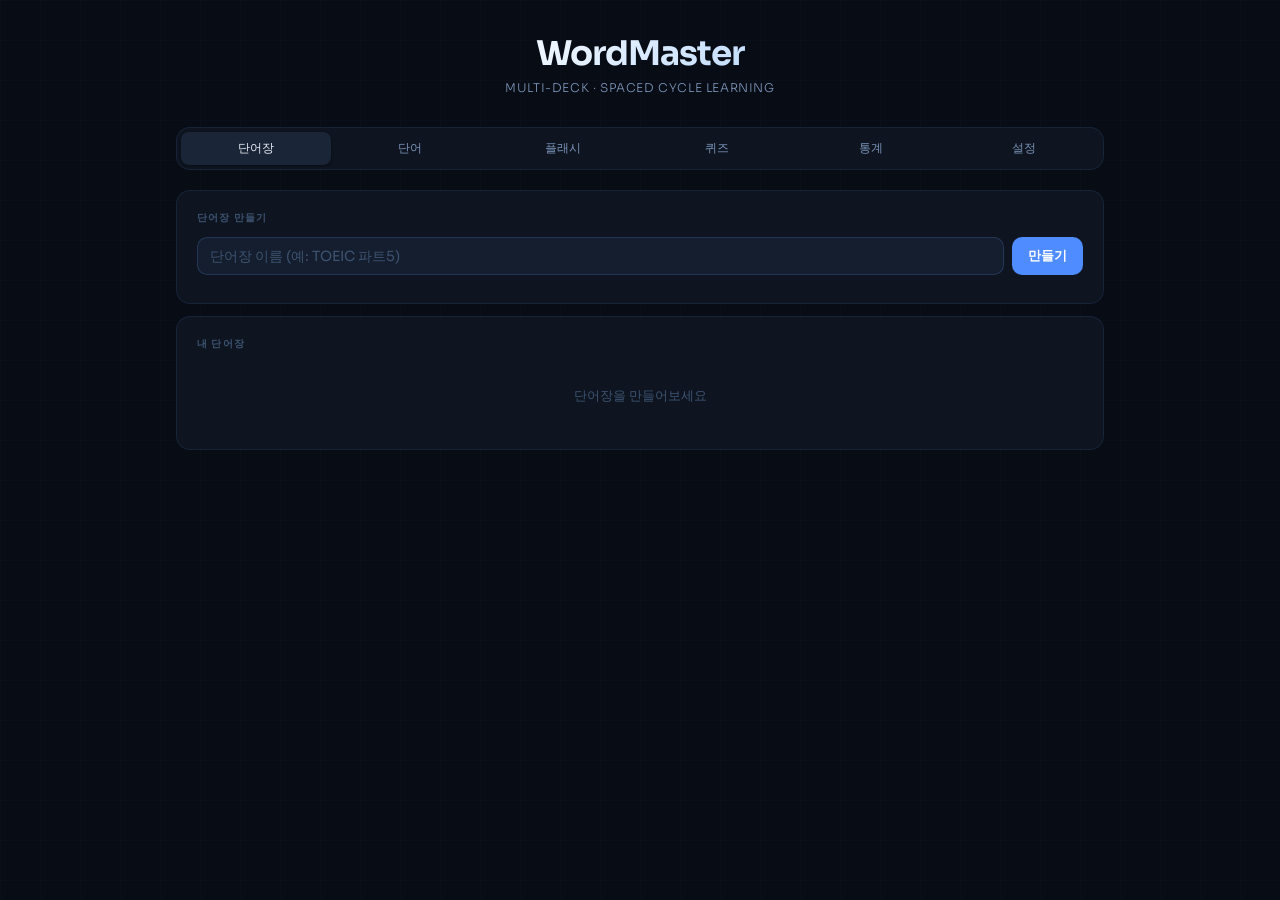
==== commit 4706085c: "v2.0" ====
--- a/index.html
+++ b/index.html
@@ -59,7 +59,7 @@
         <div class="card">
           <div class="card-label">단어 추가</div>
           <div class="row">
-            <select id="wordDeckSel" onchange="onWordDeckChange()"></select>
+            <select id="wordDeckSel"></select>
           </div>
           <div class="row">
             <input
@@ -176,6 +176,10 @@
             >
               ★★★
             </button>
+          </div>
+          <div class="diff-row" style="justify-content:space-between">
+            <button class="btn btn-ghost btn-sm" id="flashStarBtn" onclick="toggleFlashStar()">⭐ 전체</button>
+            <button class="btn btn-ghost btn-sm" id="flashReverseBtn" onclick="toggleFlashReverse()">영→한</button>
           </div>
           <div class="flashcard-wrap">
             <div class="flashcard" id="flashcard" onclick="flipCard()">
@@ -231,6 +235,9 @@
             id="quizDeckChips"
             style="margin-bottom: 12px"
           ></div>
+          <div style="display:flex;gap:8px;margin-bottom:12px;flex-wrap:wrap">
+            <button class="btn btn-ghost btn-sm" onclick="startWrongReview()">🔄 오답 복습</button>
+          </div>
 
           <div class="cycle-bar">
             <div class="cycle-info">
@@ -365,6 +372,10 @@
           </div>
         </div>
         <div class="card">
+          <div class="card-label">단어장별 통계</div>
+          <div class="stats-grid" id="deckStatsBreakdown"></div>
+        </div>
+        <div class="card">
           <div class="card-label">단어별 정답률 (낮은 순)</div>
           <div class="word-list" id="wordStatsList">
             <div class="empty-state">단어를 추가하세요</div>
--- a/style.css
+++ b/style.css
@@ -64,7 +64,7 @@
   font-weight: 700;
   letter-spacing: -0.03em;
   background: linear-gradient(135deg, #fff 30%, var(--accent2));
-  /* -webkit-background-clip: text; */
+  -webkit-background-clip: text;
   -webkit-text-fill-color: transparent;
 }
 
@@ -348,6 +348,8 @@
   gap: 4px;
   align-items: center;
   flex-shrink: 0;
+  flex-wrap: wrap;
+  justify-content: flex-end;
 }
 
 .status-dot {
